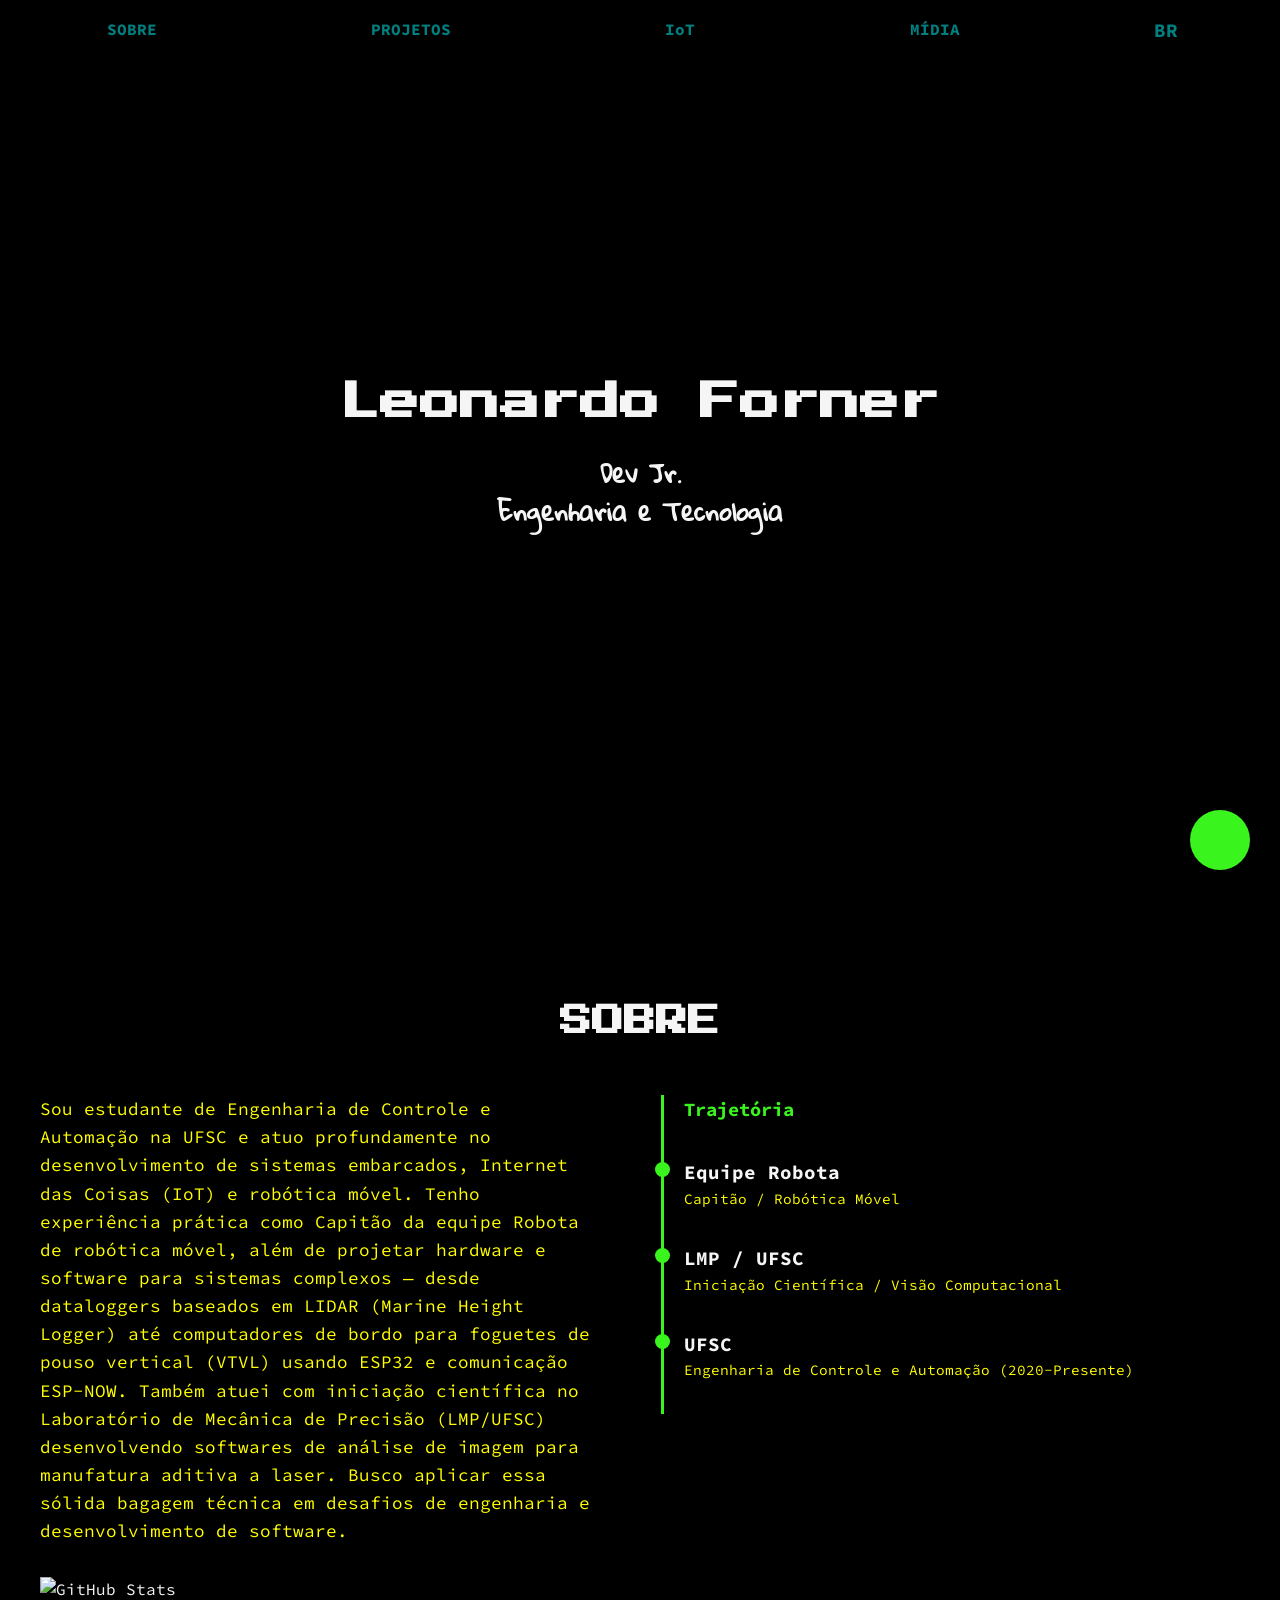
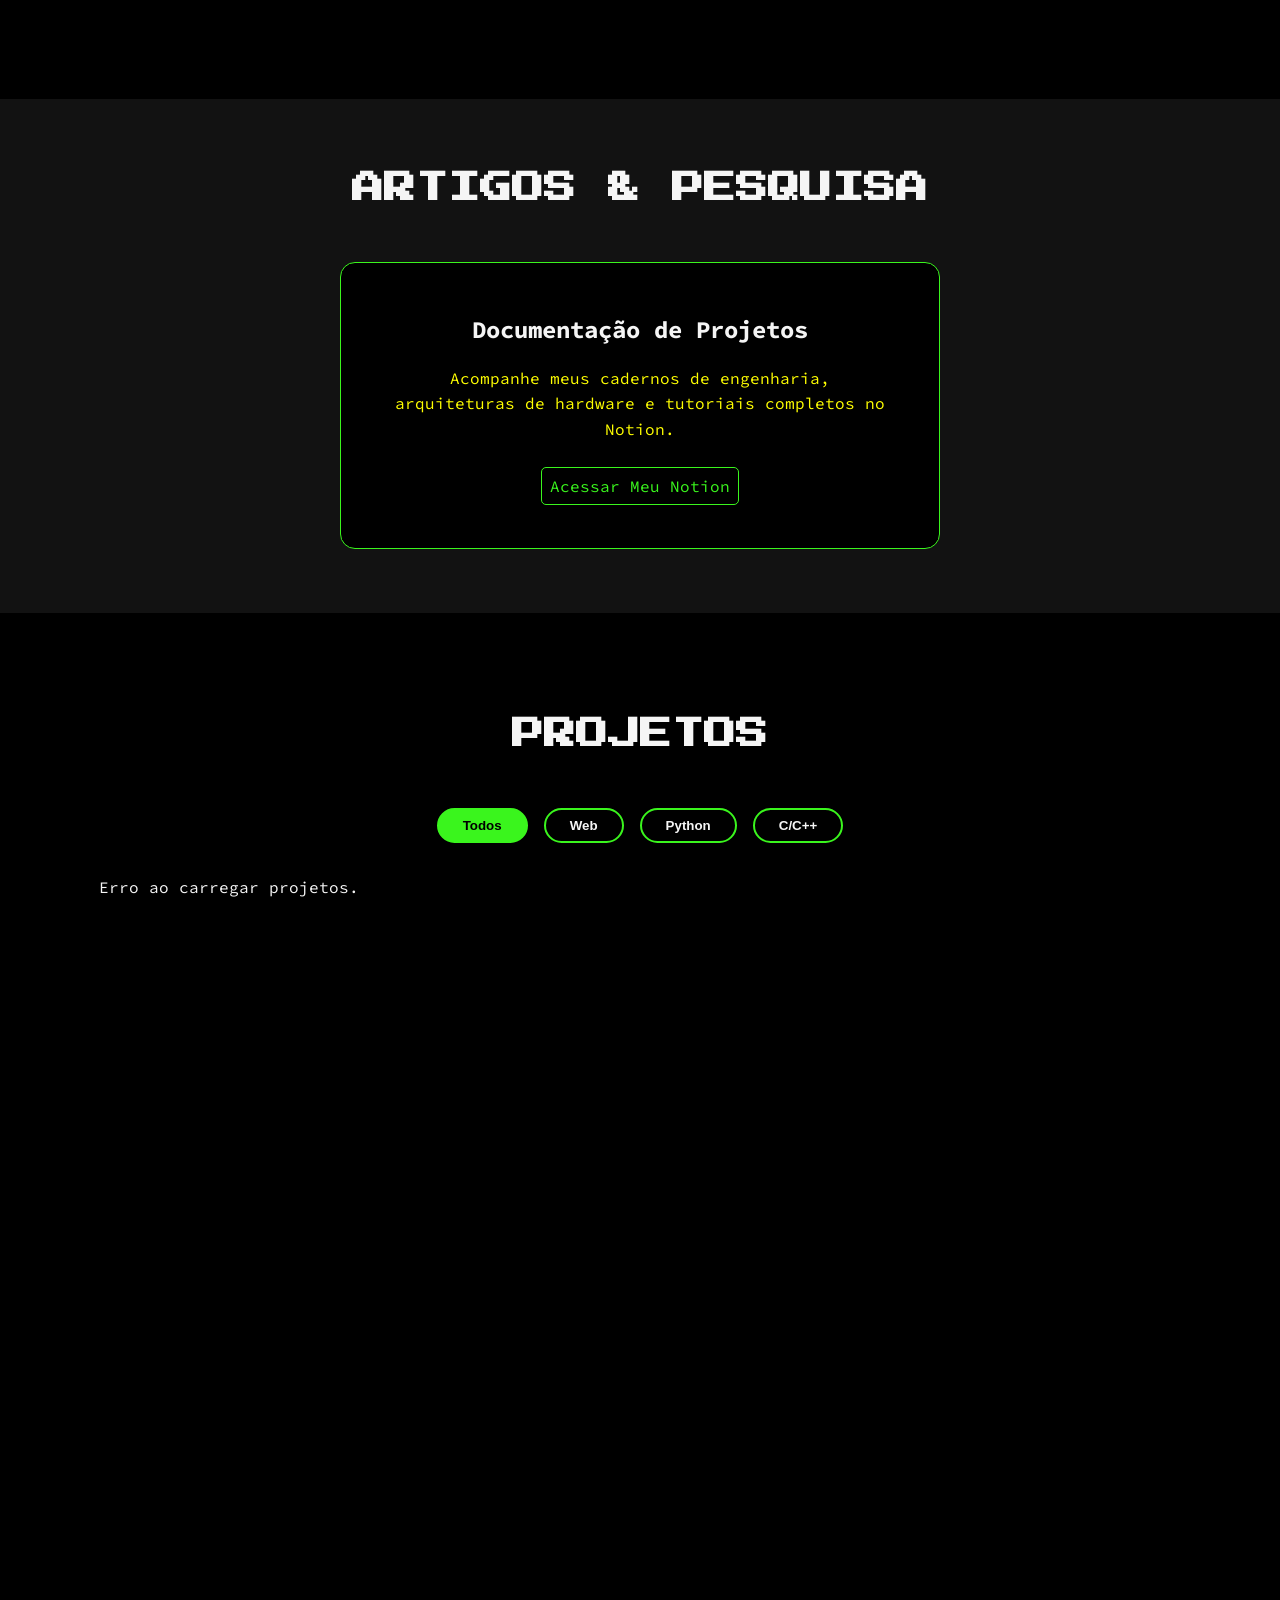
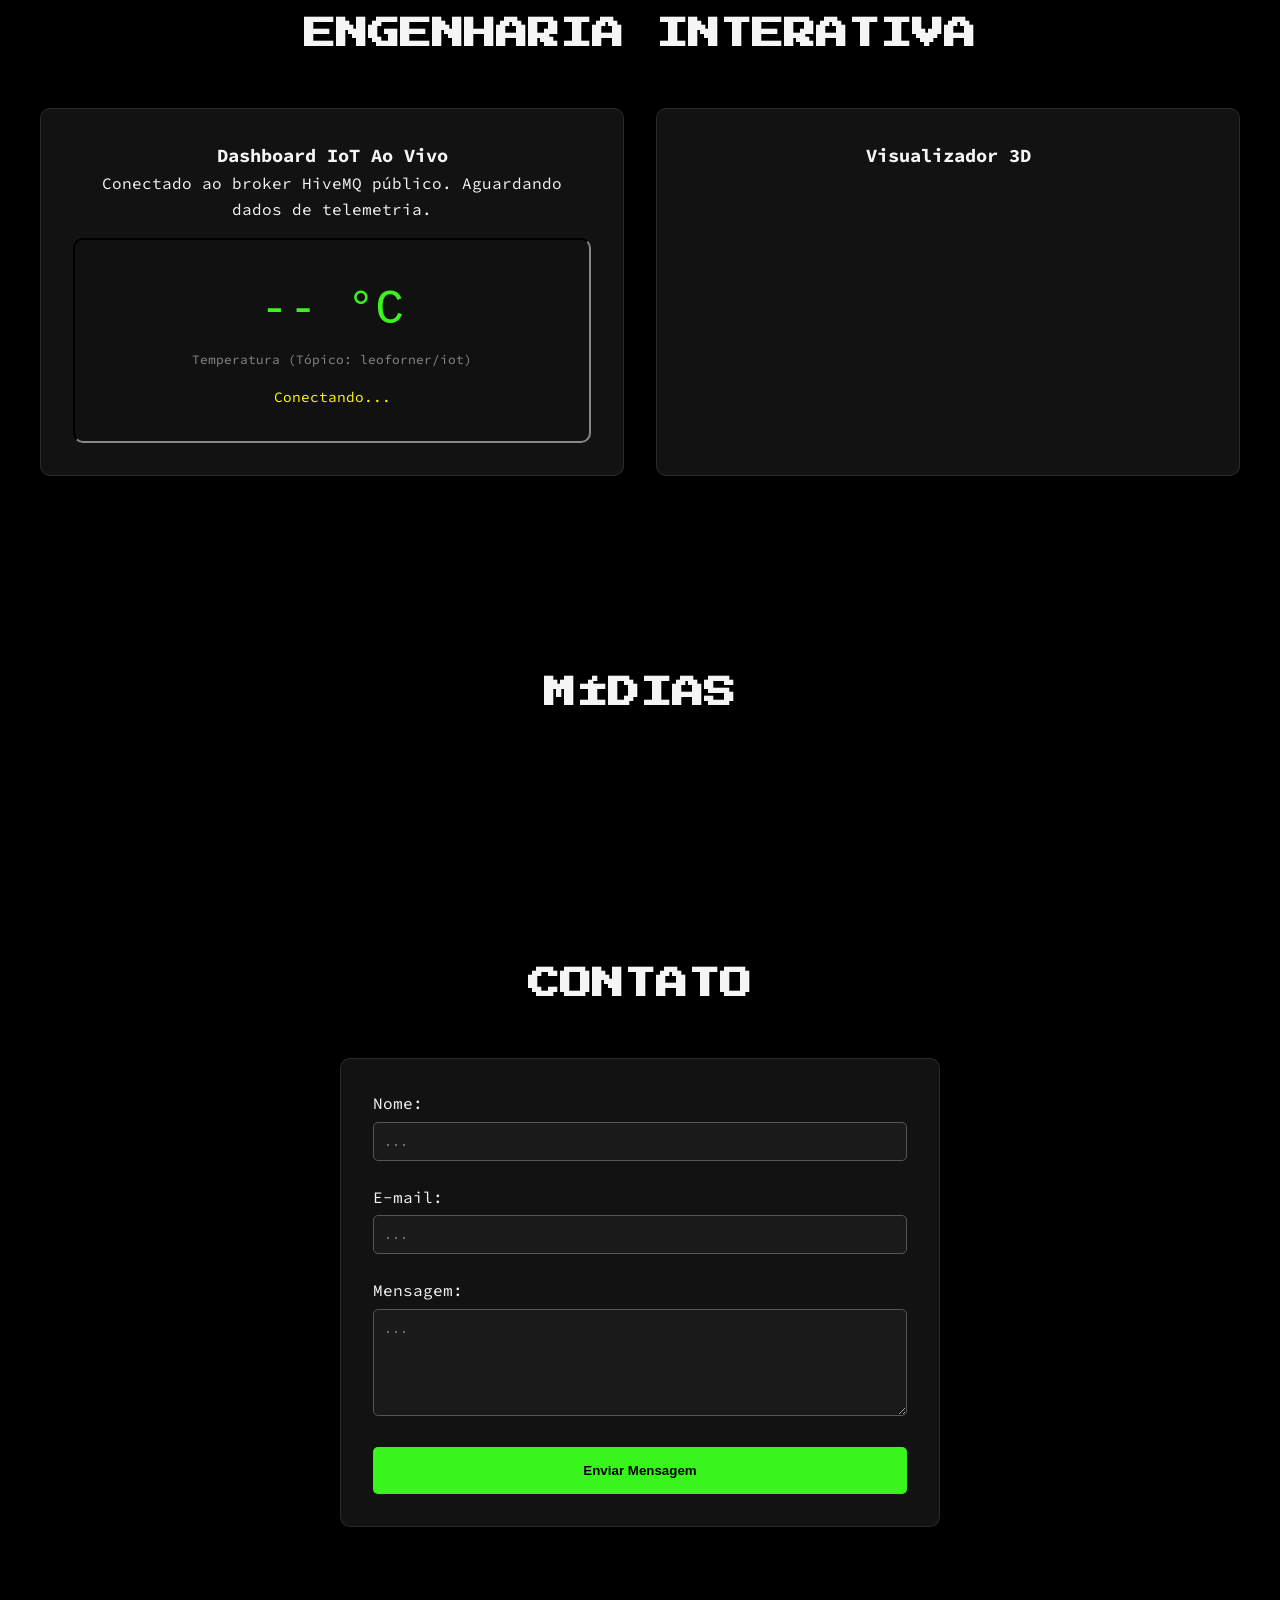
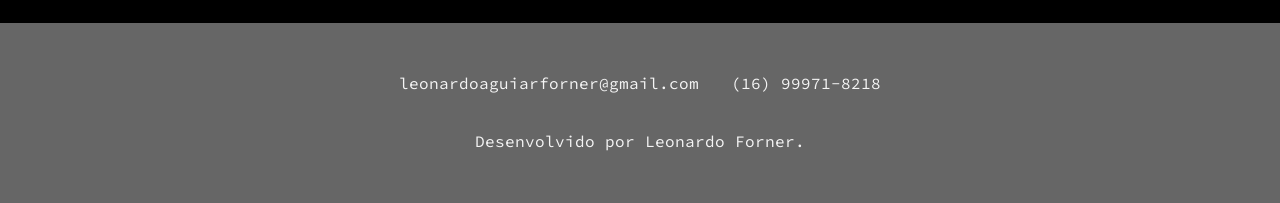
==== index.html @ 63482a8e "novas funcoes e atualizacao do readme" ====
<!doctype html>
<html lang="pt-br" data-theme="dark">

<head>
  <meta charset="utf-8">
  <meta name="viewport" content="width=device-width, initial-scale=1">
  <meta http-equiv="X-UA-Compatible" content="ie=edge">
  <meta name="description" content="Portfólio de Leonardo Forner, Engenheiro de Controle e Automação, IoT e Sistemas Embarcados.">
  <title>Leonardo Forner | Portfólio de Engenharia</title>
  
  <link rel="stylesheet" href="estilosv2.css">
  <link href="https://fonts.googleapis.com/css2?family=Gloria+Hallelujah&family=Press+Start+2P&family=Source+Code+Pro&display=swap" rel="stylesheet">
  
  <!-- FontAwesome -->
  <script src="https://kit.fontawesome.com/8d3d554381.js" crossorigin="anonymous"></script>
  
  <!-- Model Viewer (3D) -->
  <script type="module" src="https://ajax.googleapis.com/ajax/libs/model-viewer/3.1.1/model-viewer.min.js"></script>
  
  <!-- Paho MQTT (IoT) -->
  <script src="https://cdnjs.cloudflare.com/ajax/libs/paho-mqtt/1.0.1/mqttws31.min.js"></script>

  <script src="script.js" defer></script>
</head>

<body>
  <!-- Botão Flutuante (FAB) para Download do CV -->
  <a href="curriculo.pdf" download class="fab-cv" title="Download CV">
    <i class="fas fa-file-pdf"></i>
  </a>

  <!-- Easter Egg Terminal Modal -->
  <div id="terminal-modal" class="terminal-overlay hidden">
    <div class="terminal-window">
      <div class="terminal-header">
        <span>leo@portfolio:~</span>
        <button id="close-terminal">x</button>
      </div>
      <div id="terminal-output" class="terminal-body">
        <p>Bem-vindo ao terminal. Digite <span class="highlight">help</span> para comandos.</p>
      </div>
      <div class="terminal-input-line">
        <span>$</span>
        <input type="text" id="terminal-input" autocomplete="off" spellcheck="false" autofocus>
      </div>
    </div>
  </div>

  <header class="header reveal">
    <nav class="nav">
      <ul class="p-list">
        <li><a href="#sobre" data-i18n="nav_about">SOBRE</a></li>
        <li><a href="#projetos" data-i18n="nav_projects">PROJETOS</a></li>
        <li><a href="#iot" data-i18n="nav_iot">IoT</a></li>
        <li><a href="#midia" data-i18n="nav_media">MÍDIA</a></li>
        
        <!-- Controles extras: Tema e Idioma -->
        <li class="nav-controls">
          <button id="lang-toggle" class="theme-btn" aria-label="Language"><i class="fas fa-globe"></i> <span id="current-lang">BR</span></button>
          <button id="theme-toggle" class="theme-btn" aria-label="Theme"><i class="fas fa-sun"></i></button>
        </li>
      </ul>
    </nav>
    <div class="ap">
      <h1 class="title">Leonardo Forner</h1>
      <h2 class="sub-title" id="typewriter"></h2>
      <h2 class="sub-title" data-i18n="hero_subtitle">Engenharia e Tecnologia</h2>
    </div>
  </header>

  <main>
    <section class="sobre reveal" id="sobre">
      <h2 class="ts" data-i18n="section_about">SOBRE</h2>
      
      <div class="about-container">
        <!-- Coluna Esquerda: Texto e Status do GitHub -->
        <div class="about-text">
          <p data-i18n="about_text">Sou estudante de Engenharia de Controle e Automação na UFSC e atuo profundamente no desenvolvimento de sistemas embarcados, Internet das Coisas (IoT) e robótica móvel. Tenho experiência prática como Capitão da equipe Robota de robótica móvel, além de projetar hardware e software para sistemas complexos — desde dataloggers baseados em LIDAR (Marine Height Logger) até computadores de bordo para foguetes de pouso vertical (VTVL) usando ESP32 e comunicação ESP-NOW. Também atuei com iniciação científica no Laboratório de Mecânica de Precisão (LMP/UFSC) desenvolvendo softwares de análise de imagem para manufatura aditiva a laser. Busco aplicar essa sólida bagagem técnica em desafios de engenharia e desenvolvimento de software.</p>
          
          <!-- GitHub Stats (Gerado dinamicamente via imagem API pública) -->
          <div class="github-stats">
            <img src="https://github-readme-stats.vercel.app/api?username=leoforner&show_icons=true&theme=transparent&hide_border=true&title_color=3AF51D&text_color=whitesmoke" alt="GitHub Stats">
          </div>
        </div>

        <!-- Coluna Direita: Timeline Interativa -->
        <div class="about-timeline">
          <h3 data-i18n="timeline_title">Trajetória</h3>
          <div class="timeline-item">
            <div class="timeline-dot"></div>
            <div class="timeline-content">
              <h4>Equipe Robota</h4>
              <p data-i18n="timeline_robota">Capitão / Robótica Móvel</p>
            </div>
          </div>
          <div class="timeline-item">
            <div class="timeline-dot"></div>
            <div class="timeline-content">
              <h4>LMP / UFSC</h4>
              <p data-i18n="timeline_lmp">Iniciação Científica / Visão Computacional</p>
            </div>
          </div>
          <div class="timeline-item">
            <div class="timeline-dot"></div>
            <div class="timeline-content">
              <h4>UFSC</h4>
              <p data-i18n="timeline_ufsc">Engenharia de Controle e Automação (2020-Presente)</p>
            </div>
          </div>
        </div>
      </div>
    </section>

    <!-- Nova Seção: Artigos / Notion -->
    <section class="artigos reveal" id="artigos">
      <h2 class="ts" data-i18n="section_articles">ARTIGOS & PESQUISA</h2>
      <div class="notion-card">
        <i class="fas fa-book-open notion-icon"></i>
        <h3 data-i18n="notion_title">Documentação de Projetos</h3>
        <p data-i18n="notion_desc">Acompanhe meus cadernos de engenharia, arquiteturas de hardware e tutoriais completos no Notion.</p>
        <!-- Substitua o link '#' pelo seu Notion real -->
        <a href="#" target="_blank" class="repo-link" data-i18n="notion_btn">Acessar Meu Notion <i class="fas fa-external-link-alt"></i></a>
      </div>
    </section>

    <section class="projetos reveal" id="projetos">
      <div class="pro">
        <h2 class="tp" data-i18n="section_projects">PROJETOS</h2>
        
        <div id="project-filters" class="project-filters">
          <button class="filter-btn active" data-filter="all">Todos</button>
          <button class="filter-btn" data-filter="html">Web</button>
          <button class="filter-btn" data-filter="python">Python</button>
          <button class="filter-btn" data-filter="c++">C/C++</button>
        </div>

        <div id="github-projects" class="projects-grid">
          <!-- Cards injetados via JS -->
        </div>
      </div>
    </section>

    <!-- Nova Seção: Dashboard IoT e Modelos 3D -->
    <section class="iot-section reveal" id="iot">
      <h2 class="ts" data-i18n="section_iot">ENGENHARIA INTERATIVA</h2>
      <div class="eng-grid">
        
        <!-- Dashboard IoT (MQTT) -->
        <div class="iot-card">
          <h3 data-i18n="iot_title"><i class="fas fa-wifi"></i> Dashboard IoT Ao Vivo</h3>
          <p data-i18n="iot_desc">Conectado ao broker HiveMQ público. Aguardando dados de telemetria.</p>
          <div class="iot-monitor">
            <div class="sensor-value">
              <span id="mqtt-temp">--</span> °C
            </div>
            <div class="sensor-label">Temperatura (Tópico: leoforner/iot)</div>
            <div class="mqtt-status" id="mqtt-status">Conectando...</div>
          </div>
        </div>

        <!-- 3D Model Viewer -->
        <div class="model-card">
          <h3 data-i18n="3d_title"><i class="fas fa-cube"></i> Visualizador 3D</h3>
          <!-- Substitua o 'src' por um arquivo .glb seu -->
          <model-viewer src="https://modelviewer.dev/shared-assets/models/Astronaut.glb" 
                        alt="Modelo 3D" 
                        auto-rotate 
                        camera-controls 
                        style="width: 100%; height: 250px; background-color: var(--color-input-bg); border-radius: 10px;">
          </model-viewer>
        </div>

      </div>
    </section>

    <section class="mid reveal" id="midia">
      <div class="midia-content">
        <h2 class="tm" data-i18n="section_media">MÍDIAS</h2>
        <div class="img-m">
          <a target="_blank" href="https://codepen.io/leoforner" aria-label="Codepen"><i class="fab fa-codepen"></i></a>
          <a target="_blank" href="https://www.linkedin.com/in/leonardo-augusto-a-59574116b" aria-label="LinkedIn"><i class="fab fa-linkedin-in"></i></a>
          <a target="_blank" href="https://github.com/leoforner" aria-label="GitHub"><i class="fab fa-github"></i></a>
        </div>
      </div>
    </section>

    <section class="contact-section reveal" id="contato">
      <h2 class="ts" data-i18n="section_contact">CONTATO</h2>
      <form id="contact-form" class="contact-form" action="https://formspree.io/f/your_form_id_here" method="POST">
        <div class="form-group">
          <label for="name" data-i18n="form_name">Nome:</label>
          <input type="text" id="name" name="name" required placeholder="...">
        </div>
        <div class="form-group">
          <label for="email">E-mail:</label>
          <input type="email" id="email" name="email" required placeholder="...">
        </div>
        <div class="form-group">
          <label for="message" data-i18n="form_message">Mensagem:</label>
          <textarea id="message" name="message" rows="5" required placeholder="..."></textarea>
        </div>
        <button type="submit" class="submit-btn"><span data-i18n="form_btn">Enviar Mensagem</span> <i class="fas fa-paper-plane"></i></button>
      </form>
    </section>
  </main>

  <footer class="foot">
    <div class="contato">
      <div class="mail">
        <a target="_blank" href="mailto:leonardoaguiarforner@gmail.com"><i class="far fa-envelope"></i></a>
        <a target="_blank" href="mailto:leonardoaguiarforner@gmail.com"><p>leonardoaguiarforner@gmail.com</p></a>
      </div>
      <div class="fone">
        <a target="_blank" href="tel:16999718218"><i class="fas fa-mobile-alt"></i></a>
        <a target="_blank" href="tel:16999718218"><p>(16) 99971-8218</p></a>
      </div>
    </div>
    <p class="rodape" data-i18n="footer">Desenvolvido por Leonardo Forner.</p>
  </footer>
</body>
</html>
---- estilosv2.css ----
/* ----------------- CSS Variables (Theme System) ----------------- */
:root {
  --color-bg-main: #000000;
  --color-text-main: whitesmoke;
  --color-text-secondary: yellow;
  --color-accent: #3AF51D;
  --color-nav-bg: rgba(0, 0, 0, 0.9);
  --color-nav-link: teal;
  --color-footer-bg: #666666;
  --color-overlay: rgba(0, 0, 0, 0.7);
  --color-card-bg: rgba(20, 20, 20, 0.9);
  --color-card-border: rgba(255, 255, 255, 0.1);
  --color-input-bg: #1a1a1a;
  
  --font-base: 'Source Code Pro', monospace;
  --font-headings: 'Press Start 2P', cursive;
  --font-accents: 'Gloria Hallelujah', cursive;
}

html[data-theme='light'] {
  --color-bg-main: #f0f0f0;
  --color-text-main: #222222;
  --color-text-secondary: #0056b3;
  --color-accent: #2e8b57;
  --color-nav-bg: rgba(255, 255, 255, 0.9);
  --color-nav-link: #333;
  --color-footer-bg: #cccccc;
  --color-overlay: rgba(255, 255, 255, 0.8);
  --color-card-bg: rgba(255, 255, 255, 0.9);
  --color-card-border: rgba(0, 0, 0, 0.1);
  --color-input-bg: #ffffff;
}

/* ----------------- Reset & Global ----------------- */
html {
  scroll-behavior: smooth;
  transition: background-color 0.4s ease, color 0.4s ease;
}

* { margin: 0; padding: 0; box-sizing: border-box; }

body {
  font-family: var(--font-base);
  background-color: var(--color-bg-main);
  color: var(--color-text-main);
  line-height: 1.6;
}

a { text-decoration: none; color: inherit; transition: color 0.3s ease; }

.reveal { opacity: 0; transform: translateY(40px); transition: all 0.8s ease; }
.reveal.active { opacity: 1; transform: translateY(0); }

/* ----------------- Floating Action Button (CV) ----------------- */
.fab-cv {
  position: fixed;
  bottom: 30px;
  right: 30px;
  background-color: var(--color-accent);
  color: #000;
  width: 60px;
  height: 60px;
  border-radius: 50%;
  display: flex;
  justify-content: center;
  align-items: center;
  font-size: 1.5rem;
  box-shadow: 0 4px 10px rgba(0,0,0,0.5);
  z-index: 9999;
  transition: transform 0.3s ease;
}
.fab-cv:hover { transform: scale(1.1); color: #000; }

/* ----------------- Terminal Easter Egg ----------------- */
.terminal-overlay {
  position: fixed;
  top: 0; left: 0; width: 100vw; height: 100vh;
  background-color: rgba(0,0,0,0.8);
  z-index: 10000;
  display: flex; justify-content: center; align-items: center;
  opacity: 1; transition: opacity 0.3s ease;
}
.terminal-overlay.hidden {
  opacity: 0; pointer-events: none;
}
.terminal-window {
  width: 80%; max-width: 800px; height: 60vh;
  background-color: #1e1e1e; border-radius: 8px;
  display: flex; flex-direction: column; overflow: hidden;
  box-shadow: 0 10px 30px rgba(0,0,0,0.8);
}
.terminal-header {
  background-color: #333; color: #fff; padding: 5px 15px;
  display: flex; justify-content: space-between; align-items: center;
  font-family: monospace;
}
.terminal-header button {
  background: red; color: white; border: none;
  border-radius: 50%; width: 15px; height: 15px;
  cursor: pointer; font-size: 10px;
}
.terminal-body {
  padding: 15px; color: #0f0; font-family: monospace;
  flex-grow: 1; overflow-y: auto; font-size: 1rem;
}
.terminal-input-line {
  display: flex; padding: 0 15px 15px 15px;
  color: #0f0; font-family: monospace;
}
.terminal-input-line input {
  background: transparent; border: none; color: #0f0;
  font-family: monospace; font-size: 1rem; flex-grow: 1; margin-left: 10px;
  outline: none;
}
.highlight { color: #fff; font-weight: bold; }

/* ----------------- Navigation ----------------- */
.nav {
  background-color: var(--color-nav-bg);
  position: fixed; width: 100%; height: 60px; top: 0; z-index: 1000;
  display: flex; align-items: center; box-shadow: 0 2px 10px rgba(0,0,0,0.2);
}
.p-list { display: flex; justify-content: space-around; list-style: none; width: 100%; align-items: center; }
.nav a { color: var(--color-nav-link); font-weight: bold; padding: 10px 20px; transition: color 0.4s; }
.nav a:hover { color: var(--color-accent); }
.nav-controls { display: flex; gap: 15px; align-items: center; }
.theme-btn {
  background: none; border: none; color: var(--color-nav-link);
  font-size: 1.2rem; cursor: pointer; transition: color 0.3s;
  font-family: var(--font-base); font-weight: bold;
}
.theme-btn:hover { color: var(--color-accent); }

/* ----------------- Header & Typewriter ----------------- */
.header {
  background-image: linear-gradient(var(--color-overlay), var(--color-overlay)), url("https://i.pinimg.com/originals/13/31/20/13312045ba691fcb8d1fbae330d937e0.gif");
  background-size: cover; background-position: center;
  min-height: 100vh; display: flex; justify-content: center; align-items: center;
}
.ap { text-align: center; }
.title { font-family: var(--font-headings); font-size: 2.5rem; margin-bottom: 20px; }
.sub-title { font-family: var(--font-accents); font-size: 1.5rem; min-height: 2rem; color: var(--color-text-main); }

/* ----------------- Sobre & Timeline ----------------- */
.sobre { background-color: var(--color-bg-main); padding: 6rem 2rem; text-align: center; }
.ts, .tp, .tm { font-family: var(--font-headings); font-size: 2rem; margin-bottom: 3rem; }

.about-container {
  display: flex; max-width: 1200px; margin: 0 auto; gap: 4rem;
  justify-content: center; align-items: flex-start; text-align: left;
}
.about-text { flex: 1; }
.about-text p { font-size: 1.1rem; color: var(--color-text-secondary); margin-bottom: 2rem; }
.github-stats img { max-width: 100%; height: auto; }

.about-timeline { flex: 1; border-left: 3px solid var(--color-accent); padding-left: 20px; }
.about-timeline h3 { margin-bottom: 2rem; color: var(--color-accent); }
.timeline-item { position: relative; margin-bottom: 2rem; }
.timeline-dot {
  position: absolute; left: -29px; top: 5px; width: 15px; height: 15px;
  background-color: var(--color-accent); border-radius: 50%;
}
.timeline-content h4 { color: var(--color-text-main); font-size: 1.2rem; }
.timeline-content p { color: var(--color-text-secondary); font-size: 0.9rem; }

/* ----------------- Artigos / Notion ----------------- */
.artigos { padding: 4rem 2rem; background-color: var(--color-card-bg); text-align: center; }
.notion-card {
  max-width: 600px; margin: 0 auto; background: var(--color-bg-main);
  padding: 3rem; border-radius: 15px; border: 1px solid var(--color-accent);
}
.notion-icon { font-size: 4rem; color: var(--color-accent); margin-bottom: 1rem; }
.notion-card h3 { font-size: 1.5rem; margin-bottom: 1rem; }
.notion-card p { margin-bottom: 2rem; color: var(--color-text-secondary); }

/* ----------------- IoT & 3D Engineering Section ----------------- */
.iot-section { background-color: var(--color-bg-main); padding: 6rem 2rem; text-align: center; }
.eng-grid {
  display: grid; grid-template-columns: repeat(auto-fit, minmax(300px, 1fr));
  gap: 2rem; max-width: 1200px; margin: 0 auto;
}
.iot-card, .model-card {
  background-color: var(--color-card-bg); padding: 2rem; border-radius: 10px;
  border: 1px solid var(--color-card-border);
}
.iot-monitor {
  background-color: #111; padding: 2rem; border-radius: 10px;
  margin-top: 1rem; border: 2px inset #333;
}
.sensor-value { font-size: 3rem; color: var(--color-accent); font-family: monospace; }
.sensor-label { font-size: 0.8rem; color: #888; margin-bottom: 1rem; }
.mqtt-status { font-size: 0.9rem; color: yellow; }

/* ----------------- GitHub Projects (Dynamic Cards) ----------------- */
.projetos {
  background-image: linear-gradient(var(--color-overlay), var(--color-overlay)), url("https://encrypted-tbn0.gstatic.com/images?q=tbn%3AANd9GcQwQLrsPefbqo3sAxoIKtir-N6s5CSfUyKWtYhimtQaboBDXGOB&usqp=CAU");
  background-size: cover; background-attachment: fixed; min-height: 100vh;
  padding: 6rem 1rem; text-align: center;
}
.pro { max-width: 1200px; margin: 0 auto; }
.project-filters { margin-bottom: 2rem; display: flex; justify-content: center; gap: 1rem; flex-wrap: wrap; }
.filter-btn {
  background: transparent; color: var(--color-text-main); border: 2px solid var(--color-accent);
  padding: 0.5rem 1.5rem; border-radius: 20px; cursor: pointer; font-weight: bold;
}
.filter-btn.active, .filter-btn:hover { background: var(--color-accent); color: #000; }

.projects-grid { display: grid; grid-template-columns: repeat(auto-fill, minmax(280px, 1fr)); gap: 2rem; }
.project-card {
  background: var(--color-card-bg); border: 1px solid var(--color-card-border);
  border-radius: 10px; padding: 1.5rem; text-align: left; display: flex; flex-direction: column;
}
.project-card h3 { color: var(--color-accent); margin-bottom: 0.5rem; }
.project-card p { font-size: 0.9rem; margin-bottom: 1rem; flex-grow: 1; }
.project-tags { margin-bottom: 1rem; }
.badge { background: var(--color-accent); color: #000; padding: 0.2rem 0.5rem; border-radius: 5px; font-size: 0.7rem; font-weight: bold; }
.repo-link { border: 1px solid var(--color-accent); padding: 0.5rem; text-align: center; border-radius: 5px; color: var(--color-accent); }
.repo-link:hover { background: var(--color-accent); color: #000; }

/* ----------------- Mídia & Footer ----------------- */
.mid {
  background-image: linear-gradient(var(--color-overlay), var(--color-overlay)), url("https://cdn.pixabay.com/photo/2017/06/23/10/48/code-2434271_1280.jpg");
  background-size: cover; background-attachment: fixed; padding: 6rem 1rem; text-align: center;
}
.img-m { display: flex; justify-content: center; gap: 3rem; font-size: 3rem; color: limegreen; }
.img-m a:hover { color: var(--color-accent); transform: scale(1.2); }

.contact-section { background: var(--color-bg-main); padding: 6rem 2rem; display: flex; flex-direction: column; align-items: center; }
.contact-form {
  width: 100%; max-width: 600px; background: var(--color-card-bg); padding: 2rem;
  border-radius: 10px; border: 1px solid var(--color-card-border); display: flex; flex-direction: column; gap: 1.5rem;
}
.form-group input, .form-group textarea {
  width: 100%; padding: 10px; background: var(--color-input-bg); border: 1px solid #555;
  color: var(--color-text-main); border-radius: 5px; margin-top: 5px; font-family: var(--font-base);
}
.submit-btn { background: var(--color-accent); border: none; padding: 1rem; border-radius: 5px; cursor: pointer; font-weight: bold; }
.submit-btn:hover { transform: scale(1.02); }

.foot { background: var(--color-footer-bg); padding: 3rem 1rem; text-align: center; color: var(--color-text-main); }
.contato { display: flex; justify-content: center; gap: 2rem; margin-bottom: 2rem; }

/* ----------------- Responsive ----------------- */
@media (max-width: 768px) {
  .about-container { flex-direction: column; }
  .p-list { font-size: 0.8rem; }
  .nav-controls { gap: 5px; }
  .title { font-size: 1.8rem; }
}
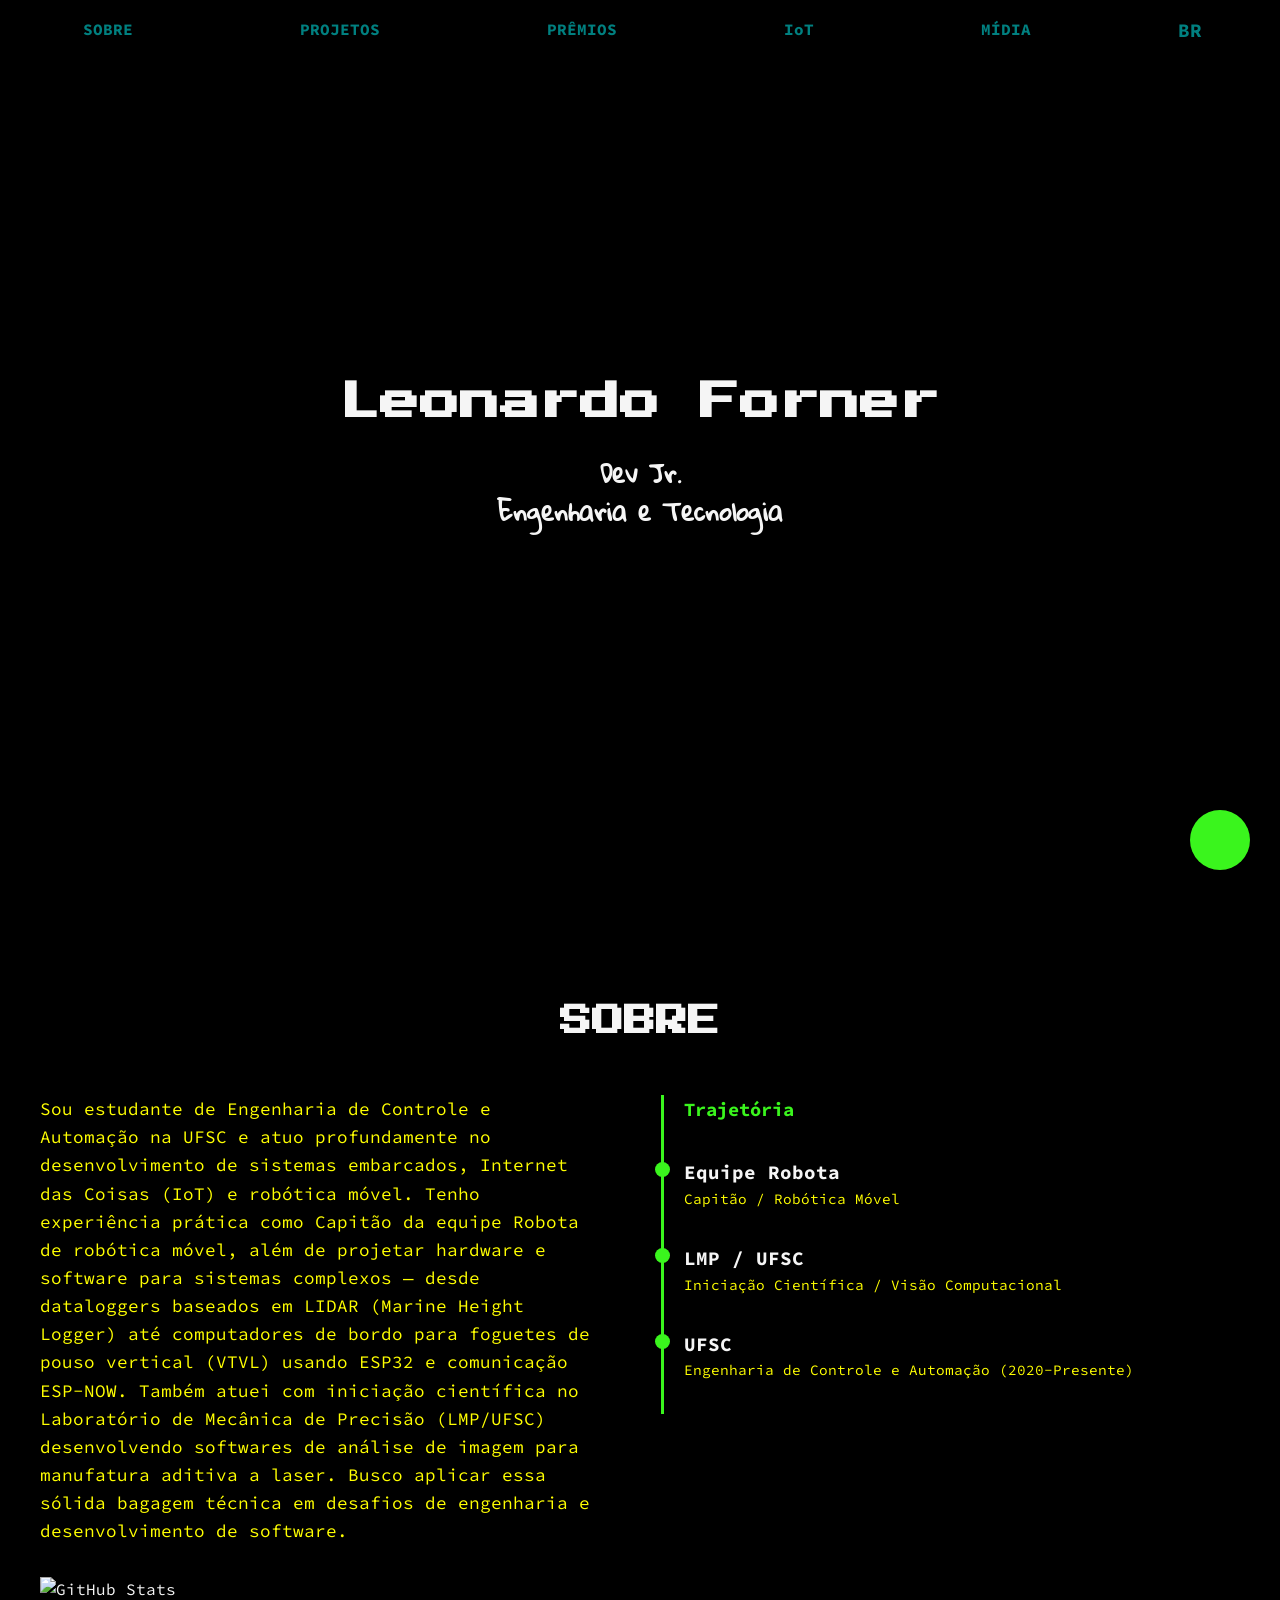
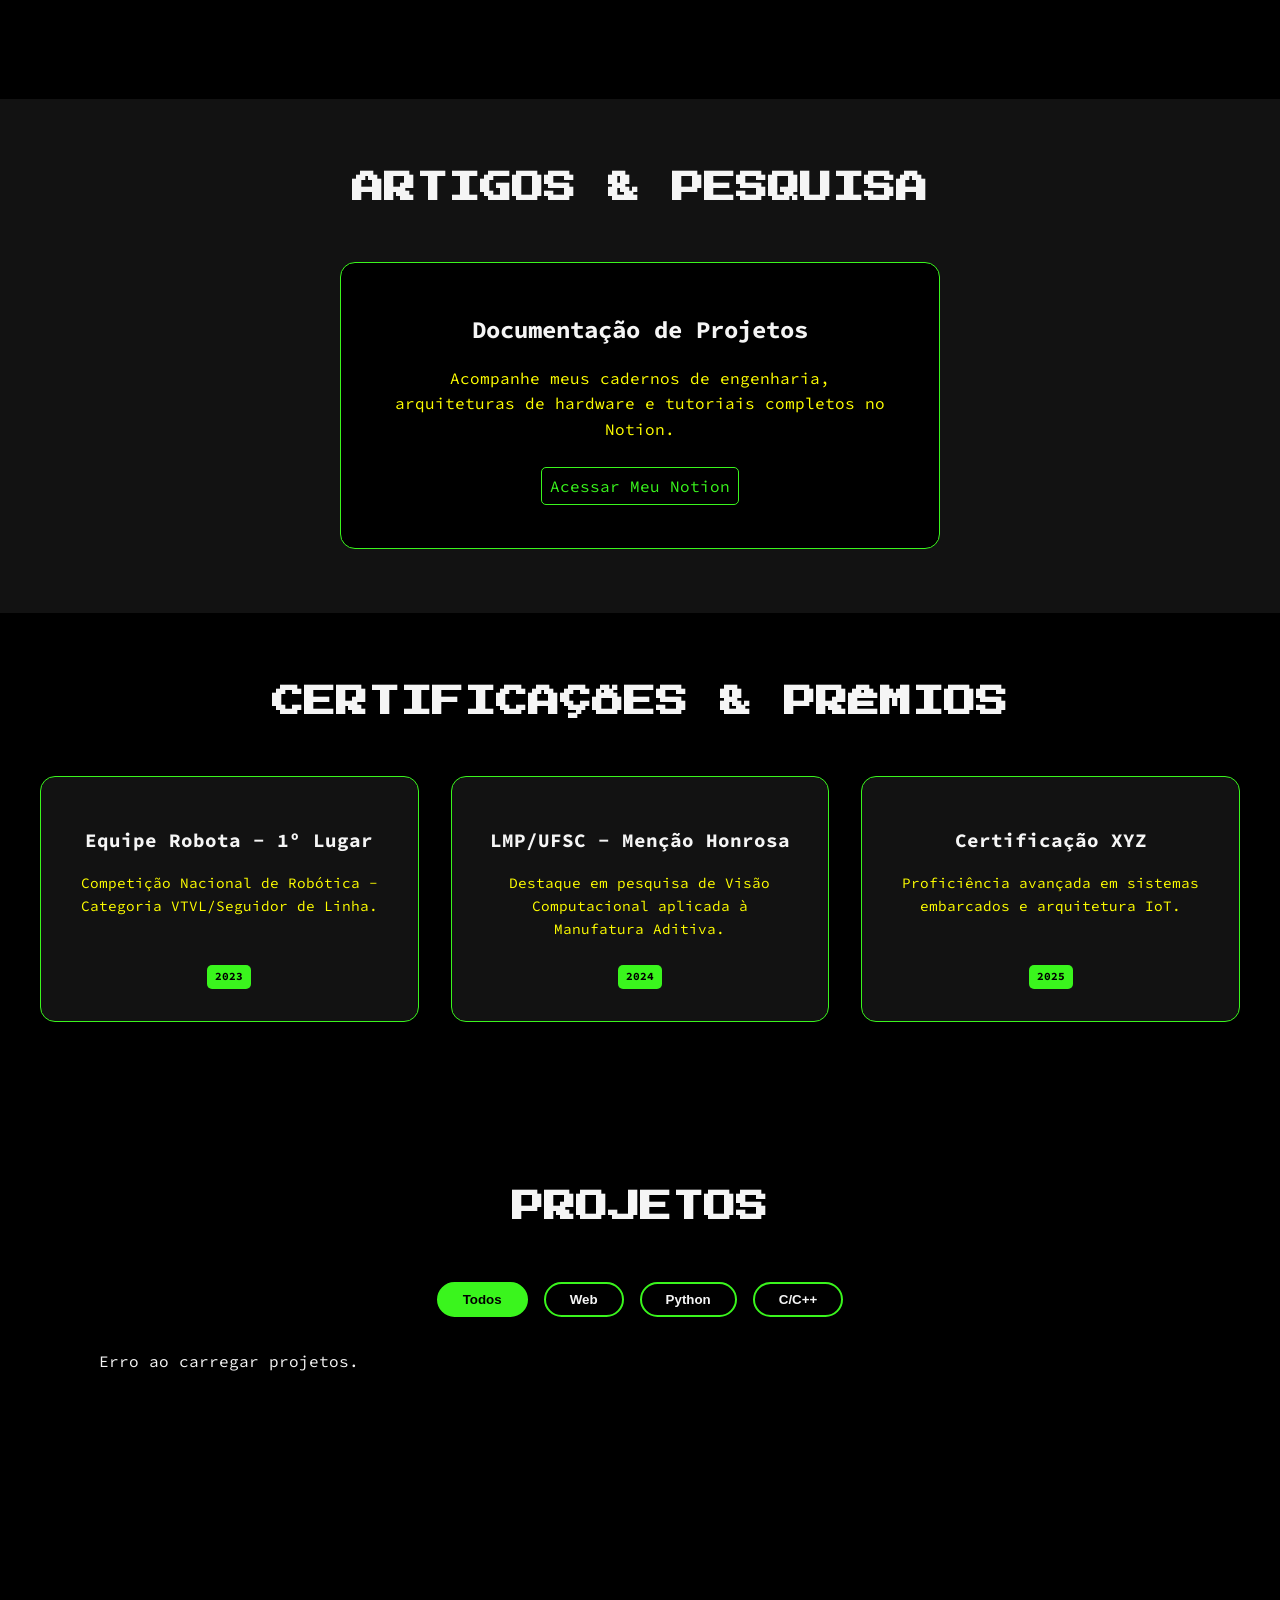
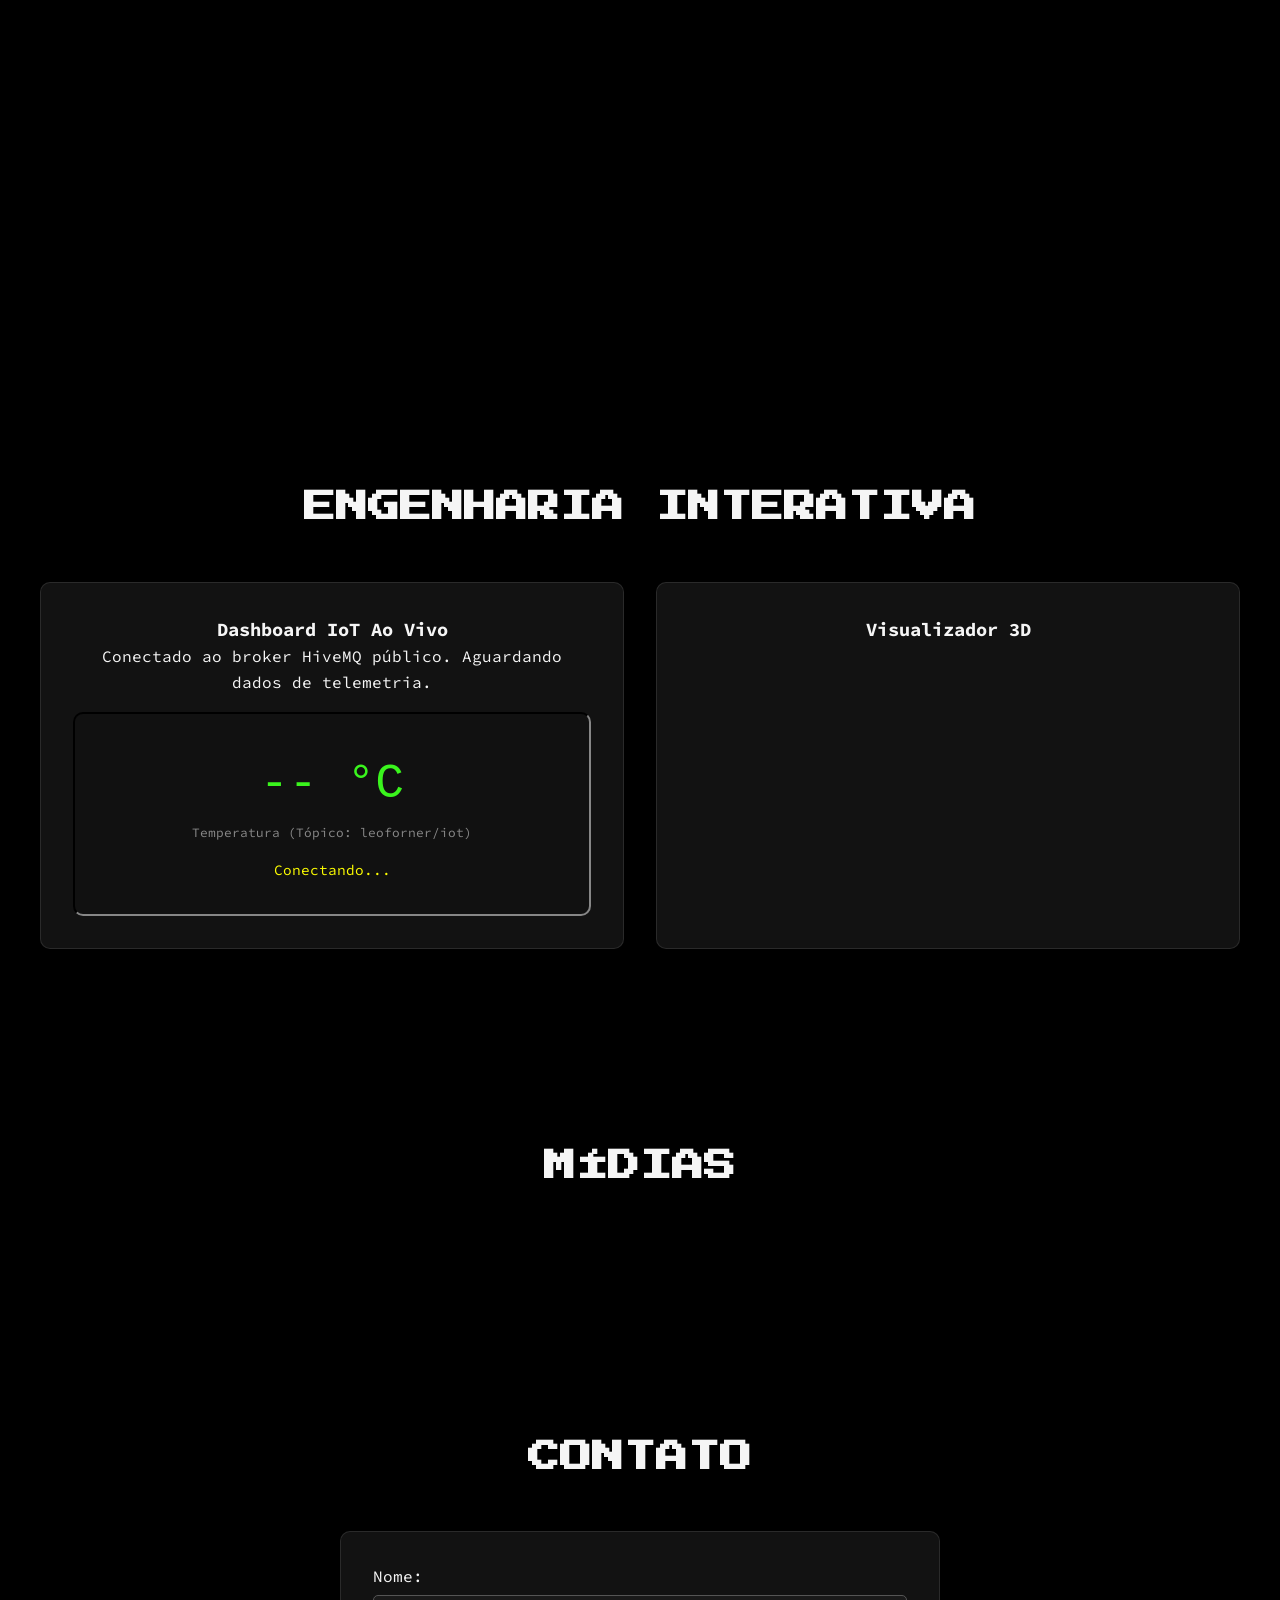
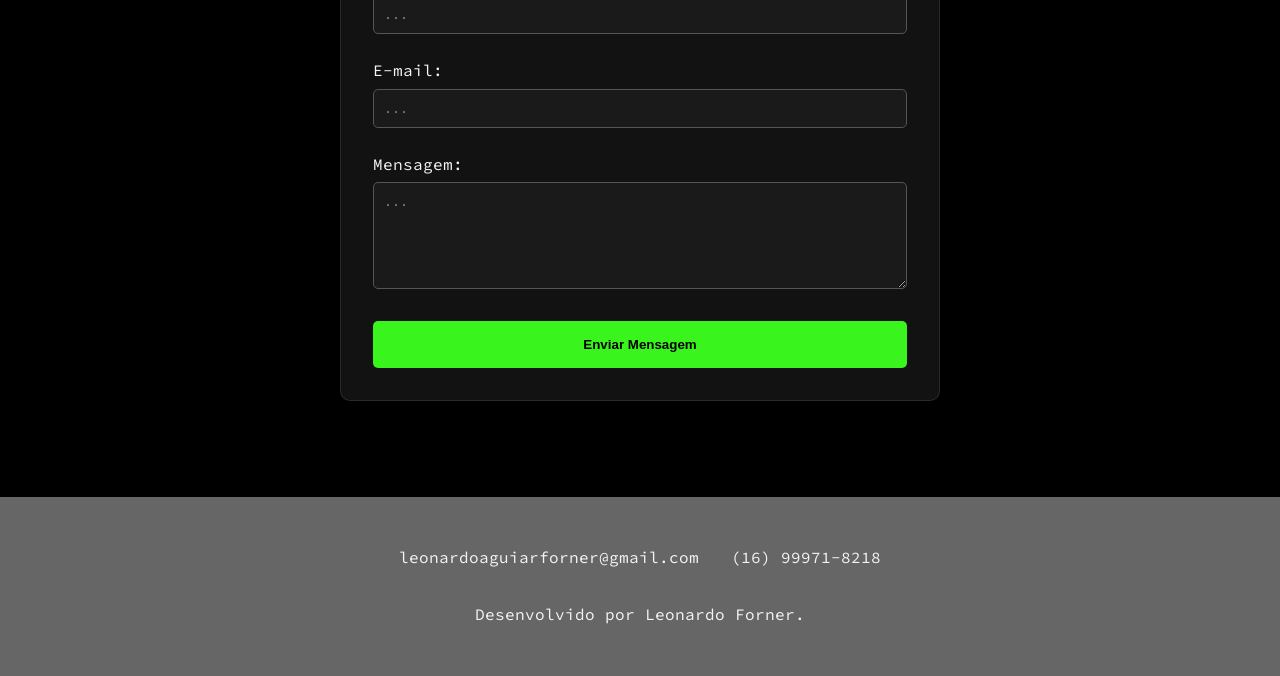
==== commit 1f8a25ce: "3 funcoes novas" ====
--- a/index.html
+++ b/index.html
@@ -46,21 +46,23 @@
     </div>
   </div>
 
+  <nav class="nav">
+    <ul class="p-list">
+      <li><a href="#sobre" data-i18n="nav_about">SOBRE</a></li>
+      <li><a href="#projetos" data-i18n="nav_projects">PROJETOS</a></li>
+      <li><a href="#premios" data-i18n="nav_awards">PRÊMIOS</a></li>
+      <li><a href="#iot" data-i18n="nav_iot">IoT</a></li>
+      <li><a href="#midia" data-i18n="nav_media">MÍDIA</a></li>
+      
+      <!-- Controles extras: Tema e Idioma -->
+      <li class="nav-controls">
+        <button id="lang-toggle" class="theme-btn" aria-label="Language"><i class="fas fa-globe"></i> <span id="current-lang">BR</span></button>
+        <button id="theme-toggle" class="theme-btn" aria-label="Theme"><i class="fas fa-sun"></i></button>
+      </li>
+    </ul>
+  </nav>
+
   <header class="header reveal">
-    <nav class="nav">
-      <ul class="p-list">
-        <li><a href="#sobre" data-i18n="nav_about">SOBRE</a></li>
-        <li><a href="#projetos" data-i18n="nav_projects">PROJETOS</a></li>
-        <li><a href="#iot" data-i18n="nav_iot">IoT</a></li>
-        <li><a href="#midia" data-i18n="nav_media">MÍDIA</a></li>
-        
-        <!-- Controles extras: Tema e Idioma -->
-        <li class="nav-controls">
-          <button id="lang-toggle" class="theme-btn" aria-label="Language"><i class="fas fa-globe"></i> <span id="current-lang">BR</span></button>
-          <button id="theme-toggle" class="theme-btn" aria-label="Theme"><i class="fas fa-sun"></i></button>
-        </li>
-      </ul>
-    </nav>
     <div class="ap">
       <h1 class="title">Leonardo Forner</h1>
       <h2 class="sub-title" id="typewriter"></h2>
@@ -123,6 +125,31 @@
       </div>
     </section>
 
+    <!-- Nova Seção: Certificações / Prêmios -->
+    <section class="awards reveal" id="premios">
+      <h2 class="ts" data-i18n="section_awards">CERTIFICAÇÕES & PRÊMIOS</h2>
+      <div class="awards-grid">
+        <div class="award-card">
+          <i class="fas fa-trophy award-icon"></i>
+          <h3 data-i18n="award_1_title">Equipe Robota - 1º Lugar</h3>
+          <p data-i18n="award_1_desc">Competição Nacional de Robótica - Categoria VTVL/Seguidor de Linha.</p>
+          <span class="badge">2023</span>
+        </div>
+        <div class="award-card">
+          <i class="fas fa-certificate award-icon"></i>
+          <h3 data-i18n="award_2_title">LMP/UFSC - Menção Honrosa</h3>
+          <p data-i18n="award_2_desc">Destaque em pesquisa de Visão Computacional aplicada à Manufatura Aditiva.</p>
+          <span class="badge">2024</span>
+        </div>
+        <div class="award-card">
+          <i class="fas fa-medal award-icon"></i>
+          <h3 data-i18n="award_3_title">Certificação XYZ</h3>
+          <p data-i18n="award_3_desc">Proficiência avançada em sistemas embarcados e arquitetura IoT.</p>
+          <span class="badge">2025</span>
+        </div>
+      </div>
+    </section>
+
     <section class="projetos reveal" id="projetos">
       <div class="pro">
         <h2 class="tp" data-i18n="section_projects">PROJETOS</h2>
--- a/estilosv2.css
+++ b/estilosv2.css
@@ -173,6 +173,22 @@
 .notion-card h3 { font-size: 1.5rem; margin-bottom: 1rem; }
 .notion-card p { margin-bottom: 2rem; color: var(--color-text-secondary); }
 
+/* ----------------- Certifications & Awards ----------------- */
+.awards { background-color: var(--color-bg-main); padding: 4rem 2rem; text-align: center; }
+.awards-grid {
+  display: grid; grid-template-columns: repeat(auto-fit, minmax(280px, 1fr));
+  gap: 2rem; max-width: 1200px; margin: 0 auto;
+}
+.award-card {
+  background: var(--color-card-bg); border: 1px solid var(--color-accent);
+  padding: 2rem; border-radius: 15px; display: flex; flex-direction: column; align-items: center; text-align: center;
+  transition: transform 0.3s, box-shadow 0.3s;
+}
+.award-card:hover { transform: translateY(-5px); box-shadow: 0 10px 20px rgba(58, 245, 29, 0.2); }
+.award-icon { font-size: 3rem; color: var(--color-accent); margin-bottom: 1rem; }
+.award-card h3 { color: var(--color-text-main); margin-bottom: 1rem; font-size: 1.2rem; }
+.award-card p { color: var(--color-text-secondary); margin-bottom: 1.5rem; font-size: 0.9rem; flex-grow: 1; }
+
 /* ----------------- IoT & 3D Engineering Section ----------------- */
 .iot-section { background-color: var(--color-bg-main); padding: 6rem 2rem; text-align: center; }
 .eng-grid {
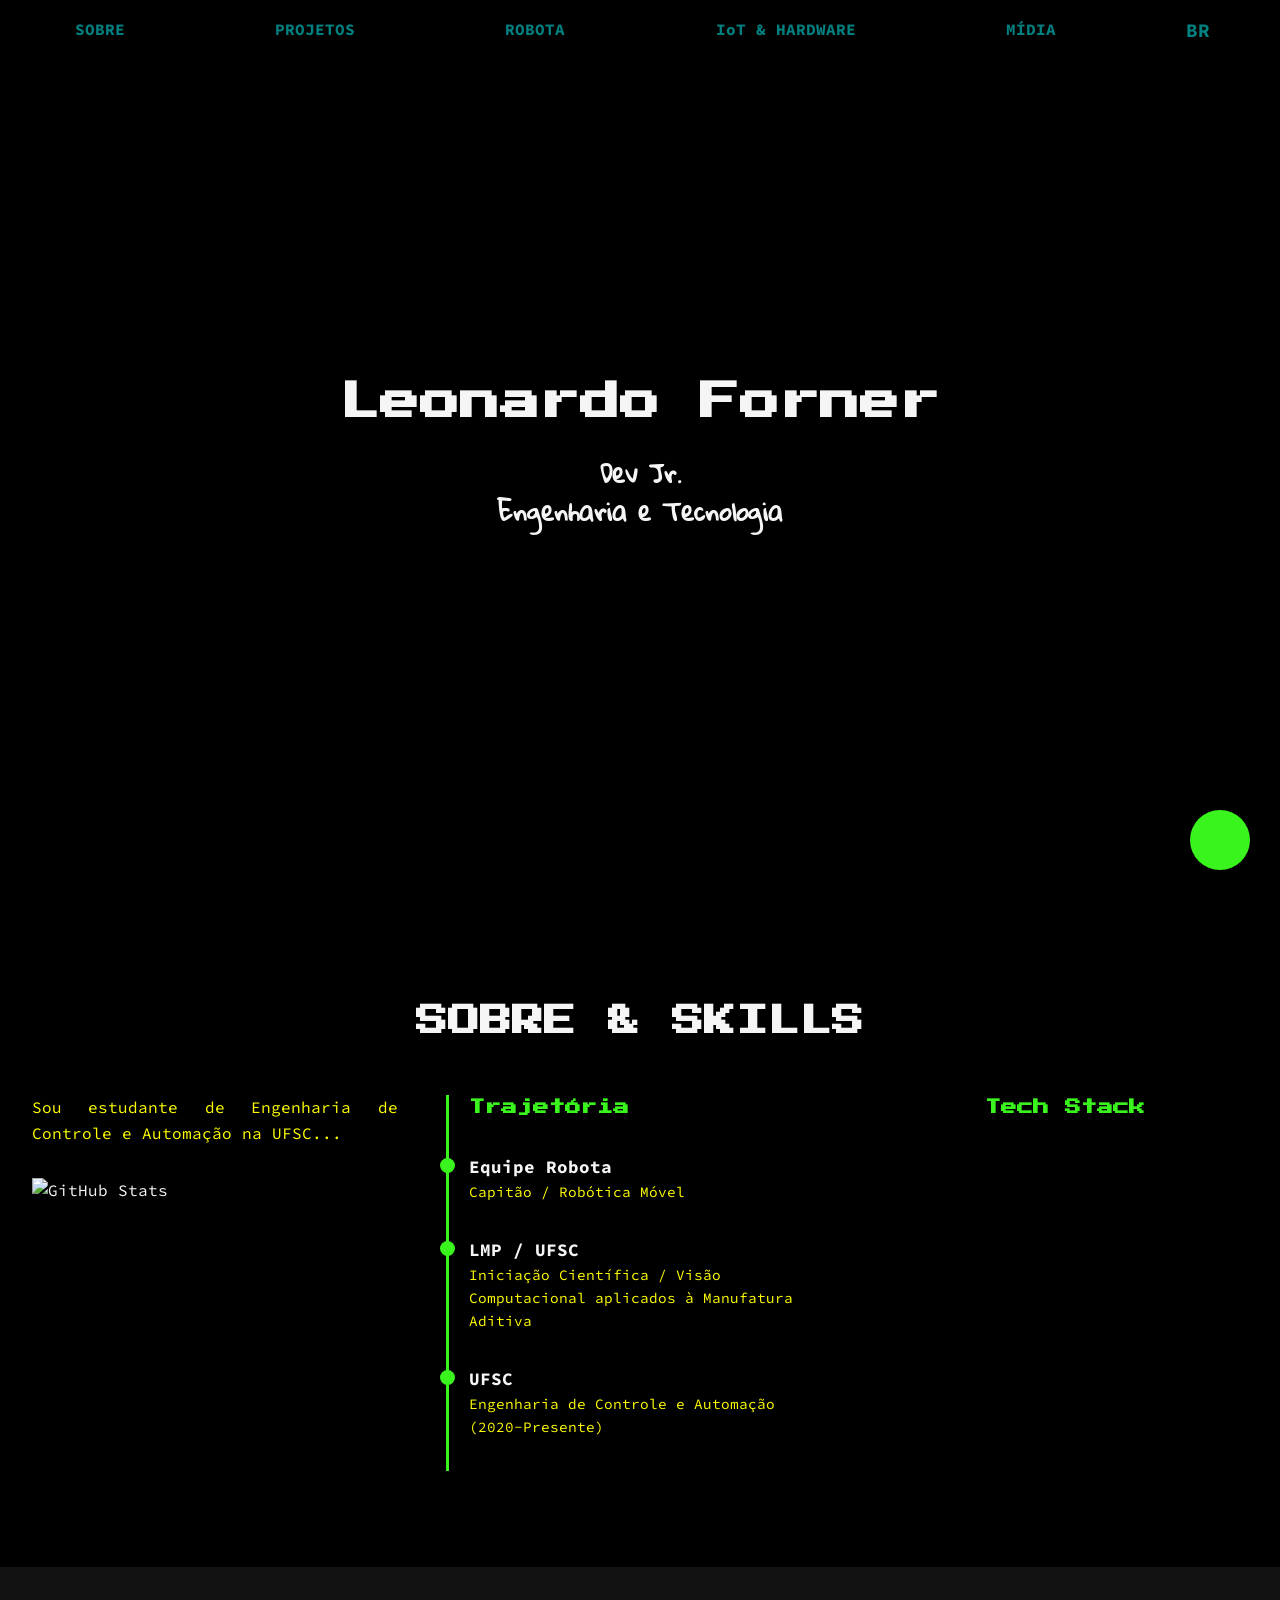
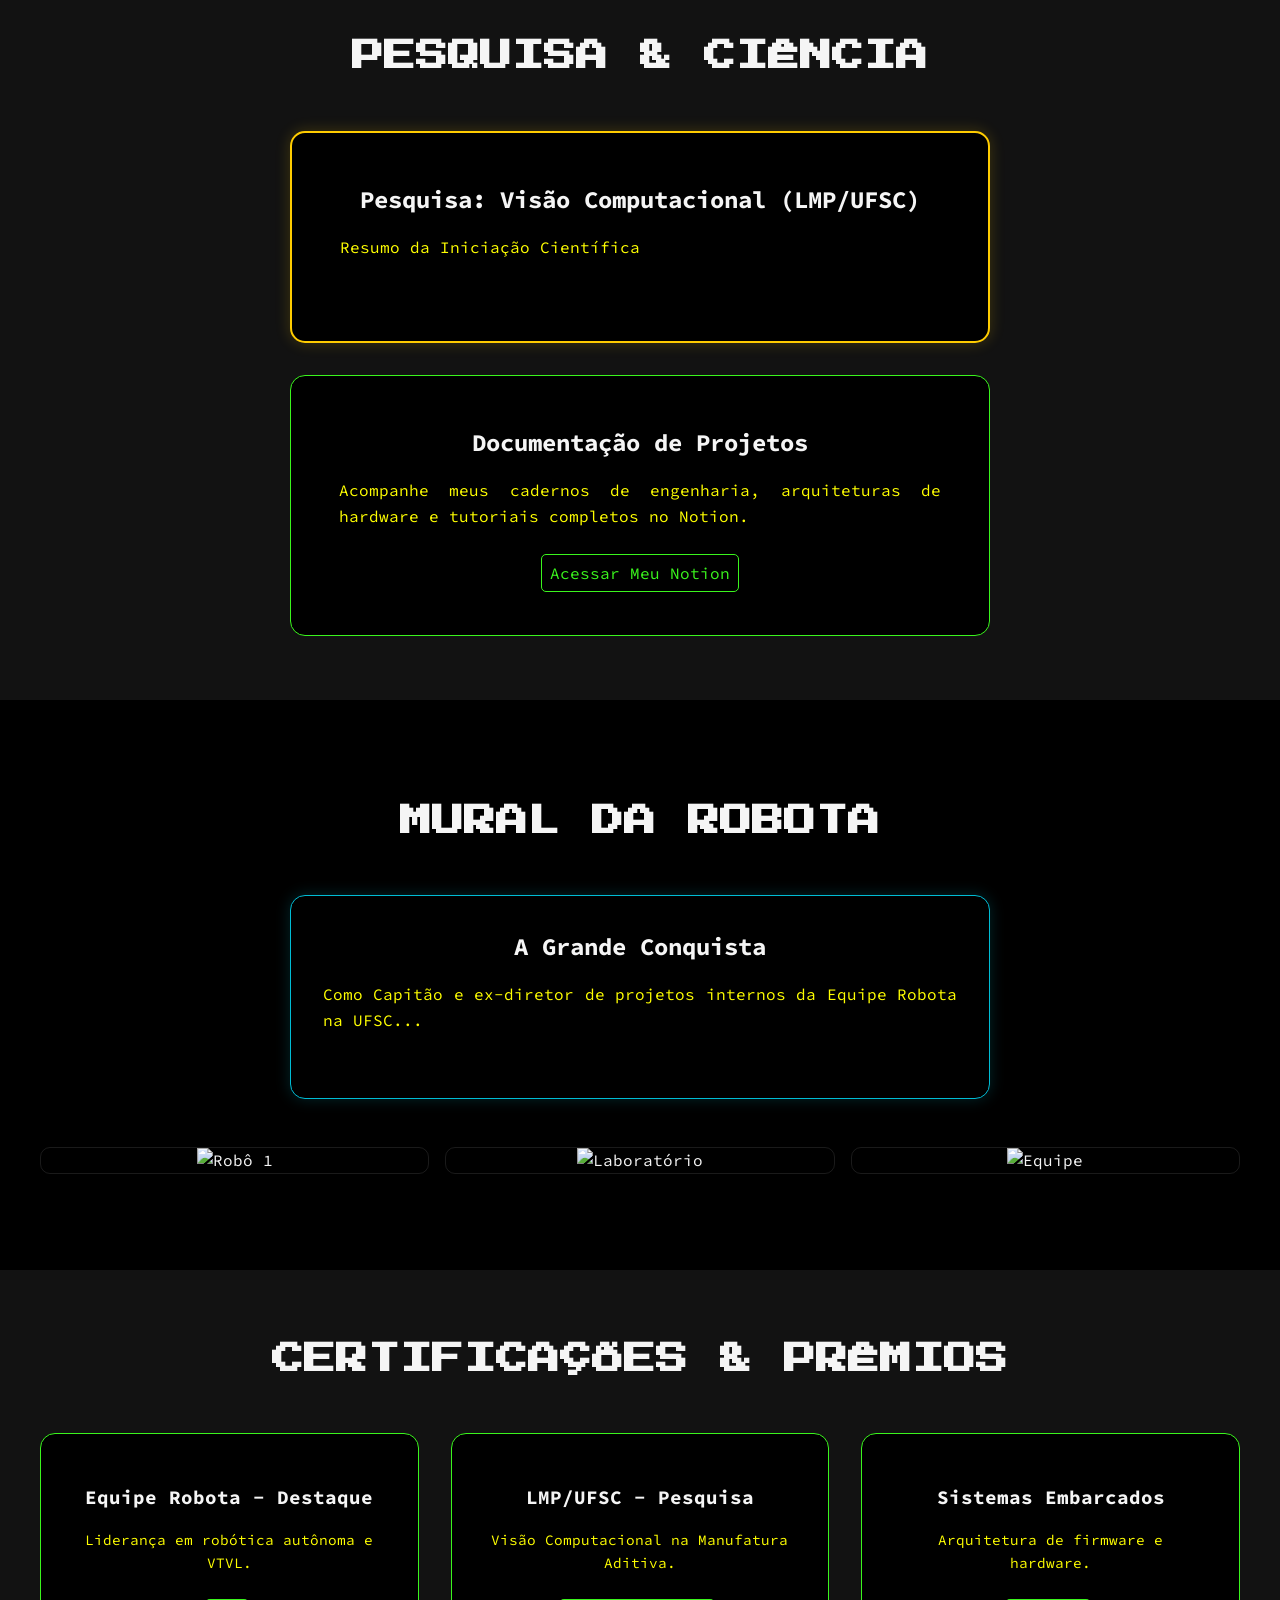
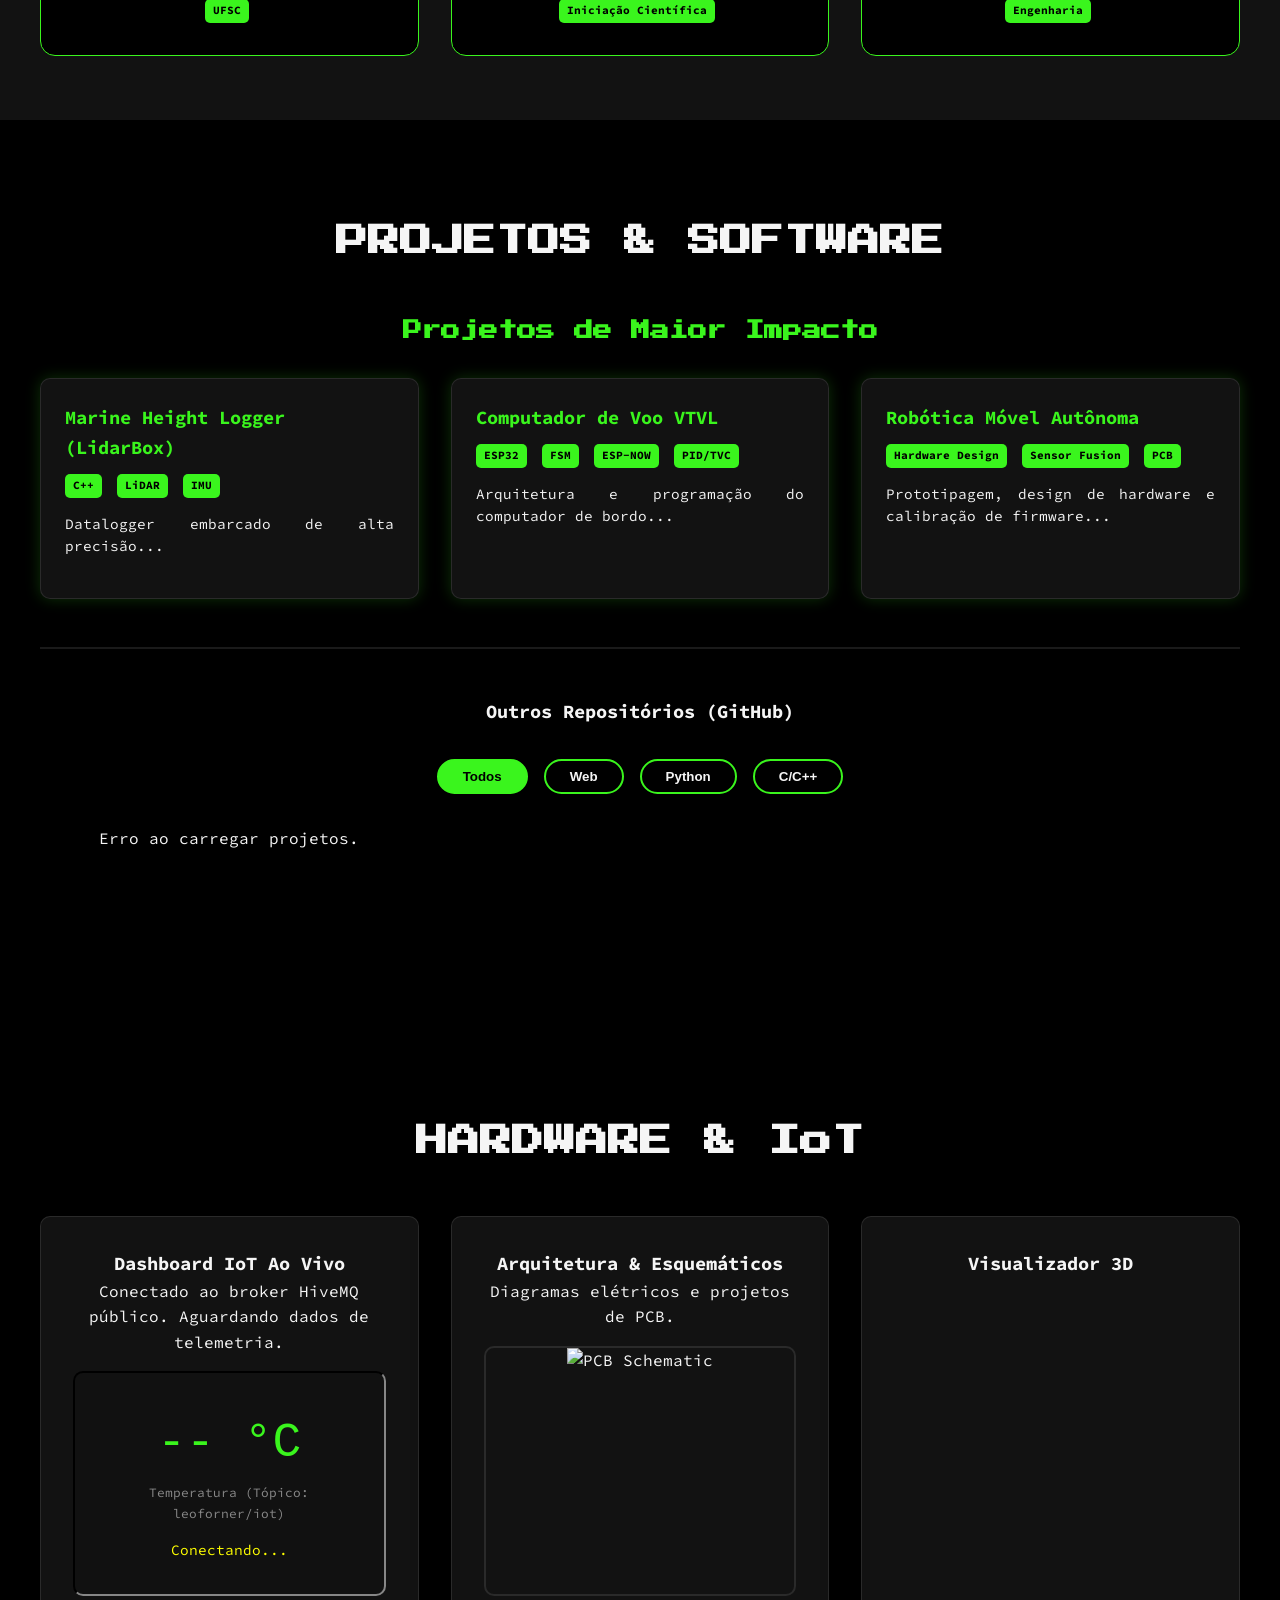
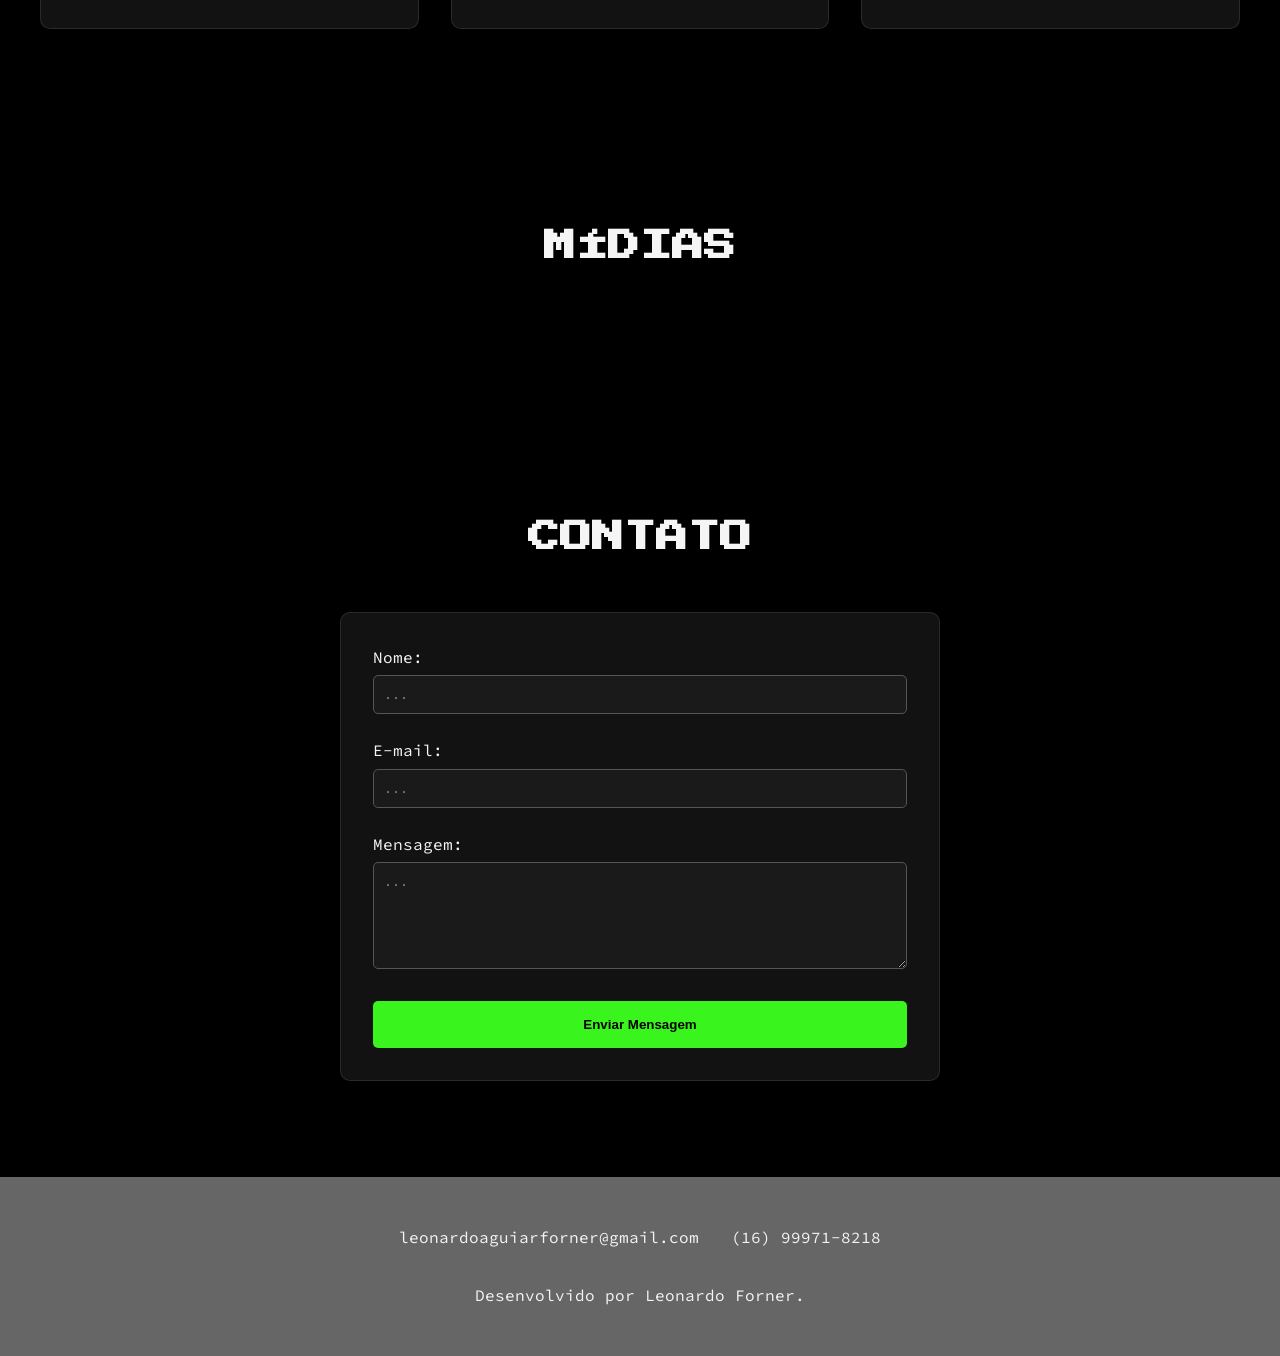
==== commit e8a9d80b: "novas funoes" ====
--- a/index.html
+++ b/index.html
@@ -20,6 +20,9 @@
   <!-- Paho MQTT (IoT) -->
   <script src="https://cdnjs.cloudflare.com/ajax/libs/paho-mqtt/1.0.1/mqttws31.min.js"></script>
 
+  <!-- Chart.js (Radar Chart) -->
+  <script src="https://cdn.jsdelivr.net/npm/chart.js"></script>
+
   <script src="script.js" defer></script>
 </head>
 
@@ -50,8 +53,8 @@
     <ul class="p-list">
       <li><a href="#sobre" data-i18n="nav_about">SOBRE</a></li>
       <li><a href="#projetos" data-i18n="nav_projects">PROJETOS</a></li>
-      <li><a href="#premios" data-i18n="nav_awards">PRÊMIOS</a></li>
-      <li><a href="#iot" data-i18n="nav_iot">IoT</a></li>
+      <li><a href="#robota" data-i18n="nav_robota">ROBOTA</a></li>
+      <li><a href="#iot" data-i18n="nav_iot">IoT & HARDWARE</a></li>
       <li><a href="#midia" data-i18n="nav_media">MÍDIA</a></li>
       
       <!-- Controles extras: Tema e Idioma -->
@@ -72,20 +75,19 @@
 
   <main>
     <section class="sobre reveal" id="sobre">
-      <h2 class="ts" data-i18n="section_about">SOBRE</h2>
+      <h2 class="ts" data-i18n="section_about">SOBRE & SKILLS</h2>
       
       <div class="about-container">
         <!-- Coluna Esquerda: Texto e Status do GitHub -->
         <div class="about-text">
-          <p data-i18n="about_text">Sou estudante de Engenharia de Controle e Automação na UFSC e atuo profundamente no desenvolvimento de sistemas embarcados, Internet das Coisas (IoT) e robótica móvel. Tenho experiência prática como Capitão da equipe Robota de robótica móvel, além de projetar hardware e software para sistemas complexos — desde dataloggers baseados em LIDAR (Marine Height Logger) até computadores de bordo para foguetes de pouso vertical (VTVL) usando ESP32 e comunicação ESP-NOW. Também atuei com iniciação científica no Laboratório de Mecânica de Precisão (LMP/UFSC) desenvolvendo softwares de análise de imagem para manufatura aditiva a laser. Busco aplicar essa sólida bagagem técnica em desafios de engenharia e desenvolvimento de software.</p>
+          <p data-i18n="about_text">Sou estudante de Engenharia de Controle e Automação na UFSC...</p>
           
-          <!-- GitHub Stats (Gerado dinamicamente via imagem API pública) -->
           <div class="github-stats">
             <img src="https://github-readme-stats.vercel.app/api?username=leoforner&show_icons=true&theme=transparent&hide_border=true&title_color=3AF51D&text_color=whitesmoke" alt="GitHub Stats">
           </div>
         </div>
 
-        <!-- Coluna Direita: Timeline Interativa -->
+        <!-- Coluna Centro: Timeline Interativa -->
         <div class="about-timeline">
           <h3 data-i18n="timeline_title">Trajetória</h3>
           <div class="timeline-item">
@@ -99,7 +101,7 @@
             <div class="timeline-dot"></div>
             <div class="timeline-content">
               <h4>LMP / UFSC</h4>
-              <p data-i18n="timeline_lmp">Iniciação Científica / Visão Computacional</p>
+              <p data-i18n="timeline_lmp">Iniciação Científica / Visão Computacional aplicados à Manufatura Aditiva</p>
             </div>
           </div>
           <div class="timeline-item">
@@ -110,18 +112,53 @@
             </div>
           </div>
         </div>
-      </div>
-    </section>
-
-    <!-- Nova Seção: Artigos / Notion -->
+
+        <!-- Coluna Direita: Radar Chart -->
+        <div class="about-chart">
+          <h3 data-i18n="chart_title">Tech Stack</h3>
+          <div class="canvas-container">
+            <canvas id="skillsChart"></canvas>
+          </div>
+        </div>
+
+      </div>
+    </section>
+
+    <!-- Seção de Artigos / Notion -->
     <section class="artigos reveal" id="artigos">
-      <h2 class="ts" data-i18n="section_articles">ARTIGOS & PESQUISA</h2>
+      <h2 class="ts" data-i18n="section_articles">PESQUISA & CIÊNCIA</h2>
+      
+      <!-- Iniciação Científica LMP Destaque -->
+      <div class="research-highlight notion-card" style="margin-bottom: 2rem;">
+        <i class="fas fa-microscope notion-icon"></i>
+        <h3 data-i18n="lmp_title">Pesquisa: Visão Computacional (LMP/UFSC)</h3>
+        <p data-i18n="lmp_desc">Resumo da Iniciação Científica</p>
+      </div>
+
       <div class="notion-card">
         <i class="fas fa-book-open notion-icon"></i>
         <h3 data-i18n="notion_title">Documentação de Projetos</h3>
         <p data-i18n="notion_desc">Acompanhe meus cadernos de engenharia, arquiteturas de hardware e tutoriais completos no Notion.</p>
-        <!-- Substitua o link '#' pelo seu Notion real -->
         <a href="#" target="_blank" class="repo-link" data-i18n="notion_btn">Acessar Meu Notion <i class="fas fa-external-link-alt"></i></a>
+      </div>
+    </section>
+
+    <!-- Nova Seção: Mural da Robota -->
+    <section class="robota-section reveal" id="robota">
+      <h2 class="ts" data-i18n="section_robota">MURAL DA ROBOTA</h2>
+      <div class="robota-container">
+        <div class="robota-text notion-card">
+          <i class="fas fa-flag-checkered notion-icon"></i>
+          <h3 data-i18n="robota_title">A Grande Conquista</h3>
+          <p data-i18n="robota_desc">Como Capitão e ex-diretor de projetos internos da Equipe Robota na UFSC...</p>
+        </div>
+        
+        <!-- Galeria de Imagens/Vídeos Placeholder -->
+        <div class="robota-gallery">
+          <div class="gallery-item"><img src="https://images.unsplash.com/photo-1485827404703-89b55fcc595e?auto=format&fit=crop&w=400&q=80" alt="Robô 1"></div>
+          <div class="gallery-item"><img src="https://images.unsplash.com/photo-1581091226825-a6a2a5aee158?auto=format&fit=crop&w=400&q=80" alt="Laboratório"></div>
+          <div class="gallery-item"><img src="https://images.unsplash.com/photo-1518770660439-4636190af475?auto=format&fit=crop&w=400&q=80" alt="Equipe"></div>
+        </div>
       </div>
     </section>
 
@@ -131,29 +168,57 @@
       <div class="awards-grid">
         <div class="award-card">
           <i class="fas fa-trophy award-icon"></i>
-          <h3 data-i18n="award_1_title">Equipe Robota - 1º Lugar</h3>
-          <p data-i18n="award_1_desc">Competição Nacional de Robótica - Categoria VTVL/Seguidor de Linha.</p>
-          <span class="badge">2023</span>
+          <h3 data-i18n="award_1_title">Equipe Robota - Destaque</h3>
+          <p data-i18n="award_1_desc">Liderança em robótica autônoma e VTVL.</p>
+          <span class="badge">UFSC</span>
         </div>
         <div class="award-card">
           <i class="fas fa-certificate award-icon"></i>
-          <h3 data-i18n="award_2_title">LMP/UFSC - Menção Honrosa</h3>
-          <p data-i18n="award_2_desc">Destaque em pesquisa de Visão Computacional aplicada à Manufatura Aditiva.</p>
-          <span class="badge">2024</span>
+          <h3 data-i18n="award_2_title">LMP/UFSC - Pesquisa</h3>
+          <p data-i18n="award_2_desc">Visão Computacional na Manufatura Aditiva.</p>
+          <span class="badge">Iniciação Científica</span>
         </div>
         <div class="award-card">
           <i class="fas fa-medal award-icon"></i>
-          <h3 data-i18n="award_3_title">Certificação XYZ</h3>
-          <p data-i18n="award_3_desc">Proficiência avançada em sistemas embarcados e arquitetura IoT.</p>
-          <span class="badge">2025</span>
+          <h3 data-i18n="award_3_title">Sistemas Embarcados</h3>
+          <p data-i18n="award_3_desc">Arquitetura de firmware e hardware.</p>
+          <span class="badge">Engenharia</span>
         </div>
       </div>
     </section>
 
     <section class="projetos reveal" id="projetos">
       <div class="pro">
-        <h2 class="tp" data-i18n="section_projects">PROJETOS</h2>
+        <h2 class="tp" data-i18n="section_projects">PROJETOS & SOFTWARE</h2>
         
+        <!-- TOP 3 IMPACTFUL PROJECTS -->
+        <h3 style="color: var(--color-accent); margin-bottom: 2rem; font-family: var(--font-headings); font-size: 1.2rem;" data-i18n="top_projects_title">Projetos de Maior Impacto</h3>
+        <div class="top-projects-grid">
+          
+          <div class="project-card impact-card">
+            <h3 data-i18n="proj1_title">Marine Height Logger (LidarBox)</h3>
+            <div class="project-tags"><span class="badge">C++</span> <span class="badge">LiDAR</span> <span class="badge">IMU</span></div>
+            <p data-i18n="proj1_desc">Datalogger embarcado de alta precisão...</p>
+          </div>
+
+          <div class="project-card impact-card">
+            <h3 data-i18n="proj2_title">Computador de Voo VTVL</h3>
+            <div class="project-tags"><span class="badge">ESP32</span> <span class="badge">FSM</span> <span class="badge">ESP-NOW</span> <span class="badge">PID/TVC</span></div>
+            <p data-i18n="proj2_desc">Arquitetura e programação do computador de bordo...</p>
+          </div>
+
+          <div class="project-card impact-card">
+            <h3 data-i18n="proj3_title">Robótica Móvel Autônoma</h3>
+            <div class="project-tags"><span class="badge">Hardware Design</span> <span class="badge">Sensor Fusion</span> <span class="badge">PCB</span></div>
+            <p data-i18n="proj3_desc">Prototipagem, design de hardware e calibração de firmware...</p>
+          </div>
+
+        </div>
+
+        <hr style="border: 1px solid var(--color-card-border); margin: 3rem 0;">
+
+        <h3 style="color: var(--color-text-main); margin-bottom: 2rem;" data-i18n="other_projects_title">Outros Repositórios (GitHub)</h3>
+
         <div id="project-filters" class="project-filters">
           <button class="filter-btn active" data-filter="all">Todos</button>
           <button class="filter-btn" data-filter="html">Web</button>
@@ -167,9 +232,9 @@
       </div>
     </section>
 
-    <!-- Nova Seção: Dashboard IoT e Modelos 3D -->
+    <!-- Nova Seção: Dashboard IoT, 3D e Esquemáticos -->
     <section class="iot-section reveal" id="iot">
-      <h2 class="ts" data-i18n="section_iot">ENGENHARIA INTERATIVA</h2>
+      <h2 class="ts" data-i18n="section_iot">HARDWARE & IoT</h2>
       <div class="eng-grid">
         
         <!-- Dashboard IoT (MQTT) -->
@@ -185,6 +250,16 @@
           </div>
         </div>
 
+        <!-- Esquemáticos de Hardware -->
+        <div class="iot-card">
+          <h3 data-i18n="schem_title"><i class="fas fa-microchip"></i> Arquitetura & Esquemáticos</h3>
+          <p data-i18n="schem_desc">Diagramas elétricos e projetos de PCB.</p>
+          <div class="schematics-container">
+            <!-- Imagem placeholder com suporte nativo de zoom e pan via CSS (hover) -->
+            <img src="https://images.unsplash.com/photo-1517077304055-6e89abbf09b0?auto=format&fit=crop&w=400&q=80" alt="PCB Schematic" class="schem-img">
+          </div>
+        </div>
+
         <!-- 3D Model Viewer -->
         <div class="model-card">
           <h3 data-i18n="3d_title"><i class="fas fa-cube"></i> Visualizador 3D</h3>
--- a/estilosv2.css
+++ b/estilosv2.css
@@ -141,46 +141,62 @@
 .title { font-family: var(--font-headings); font-size: 2.5rem; margin-bottom: 20px; }
 .sub-title { font-family: var(--font-accents); font-size: 1.5rem; min-height: 2rem; color: var(--color-text-main); }
 
-/* ----------------- Sobre & Timeline ----------------- */
+/* ----------------- Sobre, Timeline & Radar ----------------- */
 .sobre { background-color: var(--color-bg-main); padding: 6rem 2rem; text-align: center; }
 .ts, .tp, .tm { font-family: var(--font-headings); font-size: 2rem; margin-bottom: 3rem; }
 
 .about-container {
-  display: flex; max-width: 1200px; margin: 0 auto; gap: 4rem;
-  justify-content: center; align-items: flex-start; text-align: left;
-}
-.about-text { flex: 1; }
-.about-text p { font-size: 1.1rem; color: var(--color-text-secondary); margin-bottom: 2rem; }
+  display: flex; max-width: 1400px; margin: 0 auto; gap: 3rem;
+  justify-content: space-between; align-items: flex-start; text-align: left;
+}
+.about-text { flex: 1; min-width: 300px; }
+.about-text p { font-size: 1rem; color: var(--color-text-secondary); margin-bottom: 2rem; text-align: justify; }
 .github-stats img { max-width: 100%; height: auto; }
 
-.about-timeline { flex: 1; border-left: 3px solid var(--color-accent); padding-left: 20px; }
-.about-timeline h3 { margin-bottom: 2rem; color: var(--color-accent); }
+.about-timeline { flex: 1; border-left: 3px solid var(--color-accent); padding-left: 20px; min-width: 250px; }
+.about-timeline h3 { margin-bottom: 2rem; color: var(--color-accent); font-family: var(--font-headings); font-size: 1rem; }
 .timeline-item { position: relative; margin-bottom: 2rem; }
 .timeline-dot {
   position: absolute; left: -29px; top: 5px; width: 15px; height: 15px;
   background-color: var(--color-accent); border-radius: 50%;
 }
-.timeline-content h4 { color: var(--color-text-main); font-size: 1.2rem; }
+.timeline-content h4 { color: var(--color-text-main); font-size: 1.1rem; }
 .timeline-content p { color: var(--color-text-secondary); font-size: 0.9rem; }
 
-/* ----------------- Artigos / Notion ----------------- */
+.about-chart { flex: 1; min-width: 300px; text-align: center; }
+.about-chart h3 { color: var(--color-accent); font-family: var(--font-headings); font-size: 1rem; margin-bottom: 2rem; }
+.canvas-container { width: 100%; max-width: 350px; margin: 0 auto; }
+
+/* ----------------- Artigos / Pesquisa ----------------- */
 .artigos { padding: 4rem 2rem; background-color: var(--color-card-bg); text-align: center; }
 .notion-card {
-  max-width: 600px; margin: 0 auto; background: var(--color-bg-main);
+  max-width: 700px; margin: 0 auto; background: var(--color-bg-main);
   padding: 3rem; border-radius: 15px; border: 1px solid var(--color-accent);
 }
-.notion-icon { font-size: 4rem; color: var(--color-accent); margin-bottom: 1rem; }
-.notion-card h3 { font-size: 1.5rem; margin-bottom: 1rem; }
-.notion-card p { margin-bottom: 2rem; color: var(--color-text-secondary); }
+.notion-icon { font-size: 3rem; color: var(--color-accent); margin-bottom: 1rem; }
+.notion-card h3 { font-size: 1.5rem; margin-bottom: 1rem; color: var(--color-text-main); }
+.notion-card p { margin-bottom: 2rem; color: var(--color-text-secondary); text-align: justify; }
+.research-highlight { border: 2px solid #ffcc00; box-shadow: 0 0 15px rgba(255,204,0,0.2); }
+.research-highlight .notion-icon { color: #ffcc00; }
+
+/* ----------------- Mural da Robota ----------------- */
+.robota-section { background-color: var(--color-bg-main); padding: 6rem 2rem; text-align: center; }
+.robota-container { max-width: 1200px; margin: 0 auto; display: flex; flex-direction: column; gap: 3rem; }
+.robota-text { text-align: center; padding: 2rem; border-color: #00bcd4; box-shadow: 0 0 15px rgba(0, 188, 212, 0.2); }
+.robota-text .notion-icon { color: #00bcd4; }
+.robota-gallery { display: grid; grid-template-columns: repeat(auto-fit, minmax(300px, 1fr)); gap: 1rem; }
+.gallery-item { border-radius: 10px; overflow: hidden; border: 1px solid var(--color-card-border); }
+.gallery-item img { width: 100%; height: 250px; object-fit: cover; transition: transform 0.5s ease; }
+.gallery-item:hover img { transform: scale(1.1); }
 
 /* ----------------- Certifications & Awards ----------------- */
-.awards { background-color: var(--color-bg-main); padding: 4rem 2rem; text-align: center; }
+.awards { background-color: var(--color-card-bg); padding: 4rem 2rem; text-align: center; }
 .awards-grid {
   display: grid; grid-template-columns: repeat(auto-fit, minmax(280px, 1fr));
   gap: 2rem; max-width: 1200px; margin: 0 auto;
 }
 .award-card {
-  background: var(--color-card-bg); border: 1px solid var(--color-accent);
+  background: var(--color-bg-main); border: 1px solid var(--color-accent);
   padding: 2rem; border-radius: 15px; display: flex; flex-direction: column; align-items: center; text-align: center;
   transition: transform 0.3s, box-shadow 0.3s;
 }
@@ -189,7 +205,43 @@
 .award-card h3 { color: var(--color-text-main); margin-bottom: 1rem; font-size: 1.2rem; }
 .award-card p { color: var(--color-text-secondary); margin-bottom: 1.5rem; font-size: 0.9rem; flex-grow: 1; }
 
-/* ----------------- IoT & 3D Engineering Section ----------------- */
+/* ----------------- GitHub Projects & Impact Projects ----------------- */
+.projetos {
+  background-image: linear-gradient(var(--color-overlay), var(--color-overlay)), url("https://encrypted-tbn0.gstatic.com/images?q=tbn%3AANd9GcQwQLrsPefbqo3sAxoIKtir-N6s5CSfUyKWtYhimtQaboBDXGOB&usqp=CAU");
+  background-size: cover; background-attachment: fixed; min-height: 100vh;
+  padding: 6rem 1rem; text-align: center;
+}
+.pro { max-width: 1200px; margin: 0 auto; }
+
+.top-projects-grid {
+  display: grid; grid-template-columns: repeat(auto-fit, minmax(320px, 1fr)); gap: 2rem; margin-bottom: 3rem;
+}
+.impact-card {
+  border: 2px solid var(--color-accent); box-shadow: 0 0 15px rgba(58, 245, 29, 0.2);
+  background: rgba(0, 0, 0, 0.8);
+}
+.impact-card p { text-align: justify; font-size: 0.95rem; line-height: 1.5; color: var(--color-text-main); }
+
+.project-filters { margin-bottom: 2rem; display: flex; justify-content: center; gap: 1rem; flex-wrap: wrap; }
+.filter-btn {
+  background: transparent; color: var(--color-text-main); border: 2px solid var(--color-accent);
+  padding: 0.5rem 1.5rem; border-radius: 20px; cursor: pointer; font-weight: bold;
+}
+.filter-btn.active, .filter-btn:hover { background: var(--color-accent); color: #000; }
+
+.projects-grid { display: grid; grid-template-columns: repeat(auto-fill, minmax(280px, 1fr)); gap: 2rem; }
+.project-card {
+  background: var(--color-card-bg); border: 1px solid var(--color-card-border);
+  border-radius: 10px; padding: 1.5rem; text-align: left; display: flex; flex-direction: column;
+}
+.project-card h3 { color: var(--color-accent); margin-bottom: 0.5rem; }
+.project-card p { font-size: 0.9rem; margin-bottom: 1rem; flex-grow: 1; }
+.project-tags { margin-bottom: 1rem; }
+.badge { background: var(--color-accent); color: #000; padding: 0.2rem 0.5rem; border-radius: 5px; font-size: 0.7rem; font-weight: bold; margin-right: 5px; display: inline-block; }
+.repo-link { border: 1px solid var(--color-accent); padding: 0.5rem; text-align: center; border-radius: 5px; color: var(--color-accent); }
+.repo-link:hover { background: var(--color-accent); color: #000; }
+
+/* ----------------- IoT, 3D & Hardware Schematics ----------------- */
 .iot-section { background-color: var(--color-bg-main); padding: 6rem 2rem; text-align: center; }
 .eng-grid {
   display: grid; grid-template-columns: repeat(auto-fit, minmax(300px, 1fr));
@@ -207,31 +259,14 @@
 .sensor-label { font-size: 0.8rem; color: #888; margin-bottom: 1rem; }
 .mqtt-status { font-size: 0.9rem; color: yellow; }
 
-/* ----------------- GitHub Projects (Dynamic Cards) ----------------- */
-.projetos {
-  background-image: linear-gradient(var(--color-overlay), var(--color-overlay)), url("https://encrypted-tbn0.gstatic.com/images?q=tbn%3AANd9GcQwQLrsPefbqo3sAxoIKtir-N6s5CSfUyKWtYhimtQaboBDXGOB&usqp=CAU");
-  background-size: cover; background-attachment: fixed; min-height: 100vh;
-  padding: 6rem 1rem; text-align: center;
-}
-.pro { max-width: 1200px; margin: 0 auto; }
-.project-filters { margin-bottom: 2rem; display: flex; justify-content: center; gap: 1rem; flex-wrap: wrap; }
-.filter-btn {
-  background: transparent; color: var(--color-text-main); border: 2px solid var(--color-accent);
-  padding: 0.5rem 1.5rem; border-radius: 20px; cursor: pointer; font-weight: bold;
-}
-.filter-btn.active, .filter-btn:hover { background: var(--color-accent); color: #000; }
-
-.projects-grid { display: grid; grid-template-columns: repeat(auto-fill, minmax(280px, 1fr)); gap: 2rem; }
-.project-card {
-  background: var(--color-card-bg); border: 1px solid var(--color-card-border);
-  border-radius: 10px; padding: 1.5rem; text-align: left; display: flex; flex-direction: column;
-}
-.project-card h3 { color: var(--color-accent); margin-bottom: 0.5rem; }
-.project-card p { font-size: 0.9rem; margin-bottom: 1rem; flex-grow: 1; }
-.project-tags { margin-bottom: 1rem; }
-.badge { background: var(--color-accent); color: #000; padding: 0.2rem 0.5rem; border-radius: 5px; font-size: 0.7rem; font-weight: bold; }
-.repo-link { border: 1px solid var(--color-accent); padding: 0.5rem; text-align: center; border-radius: 5px; color: var(--color-accent); }
-.repo-link:hover { background: var(--color-accent); color: #000; }
+.schematics-container {
+  width: 100%; height: 250px; overflow: hidden; border-radius: 10px; margin-top: 1rem;
+  position: relative; border: 2px solid var(--color-card-border);
+}
+.schem-img {
+  width: 100%; height: 100%; object-fit: cover; transition: transform 0.3s ease; cursor: zoom-in;
+}
+.schematics-container:hover .schem-img { transform: scale(1.5); }
 
 /* ----------------- Mídia & Footer ----------------- */
 .mid {
@@ -257,8 +292,13 @@
 .contato { display: flex; justify-content: center; gap: 2rem; margin-bottom: 2rem; }
 
 /* ----------------- Responsive ----------------- */
+@media (max-width: 1024px) {
+  .about-container { flex-direction: column; align-items: center; }
+  .about-text, .about-timeline, .about-chart { width: 100%; max-width: 600px; }
+  .about-timeline { margin: 2rem 0; }
+}
+
 @media (max-width: 768px) {
-  .about-container { flex-direction: column; }
   .p-list { font-size: 0.8rem; }
   .nav-controls { gap: 5px; }
   .title { font-size: 1.8rem; }
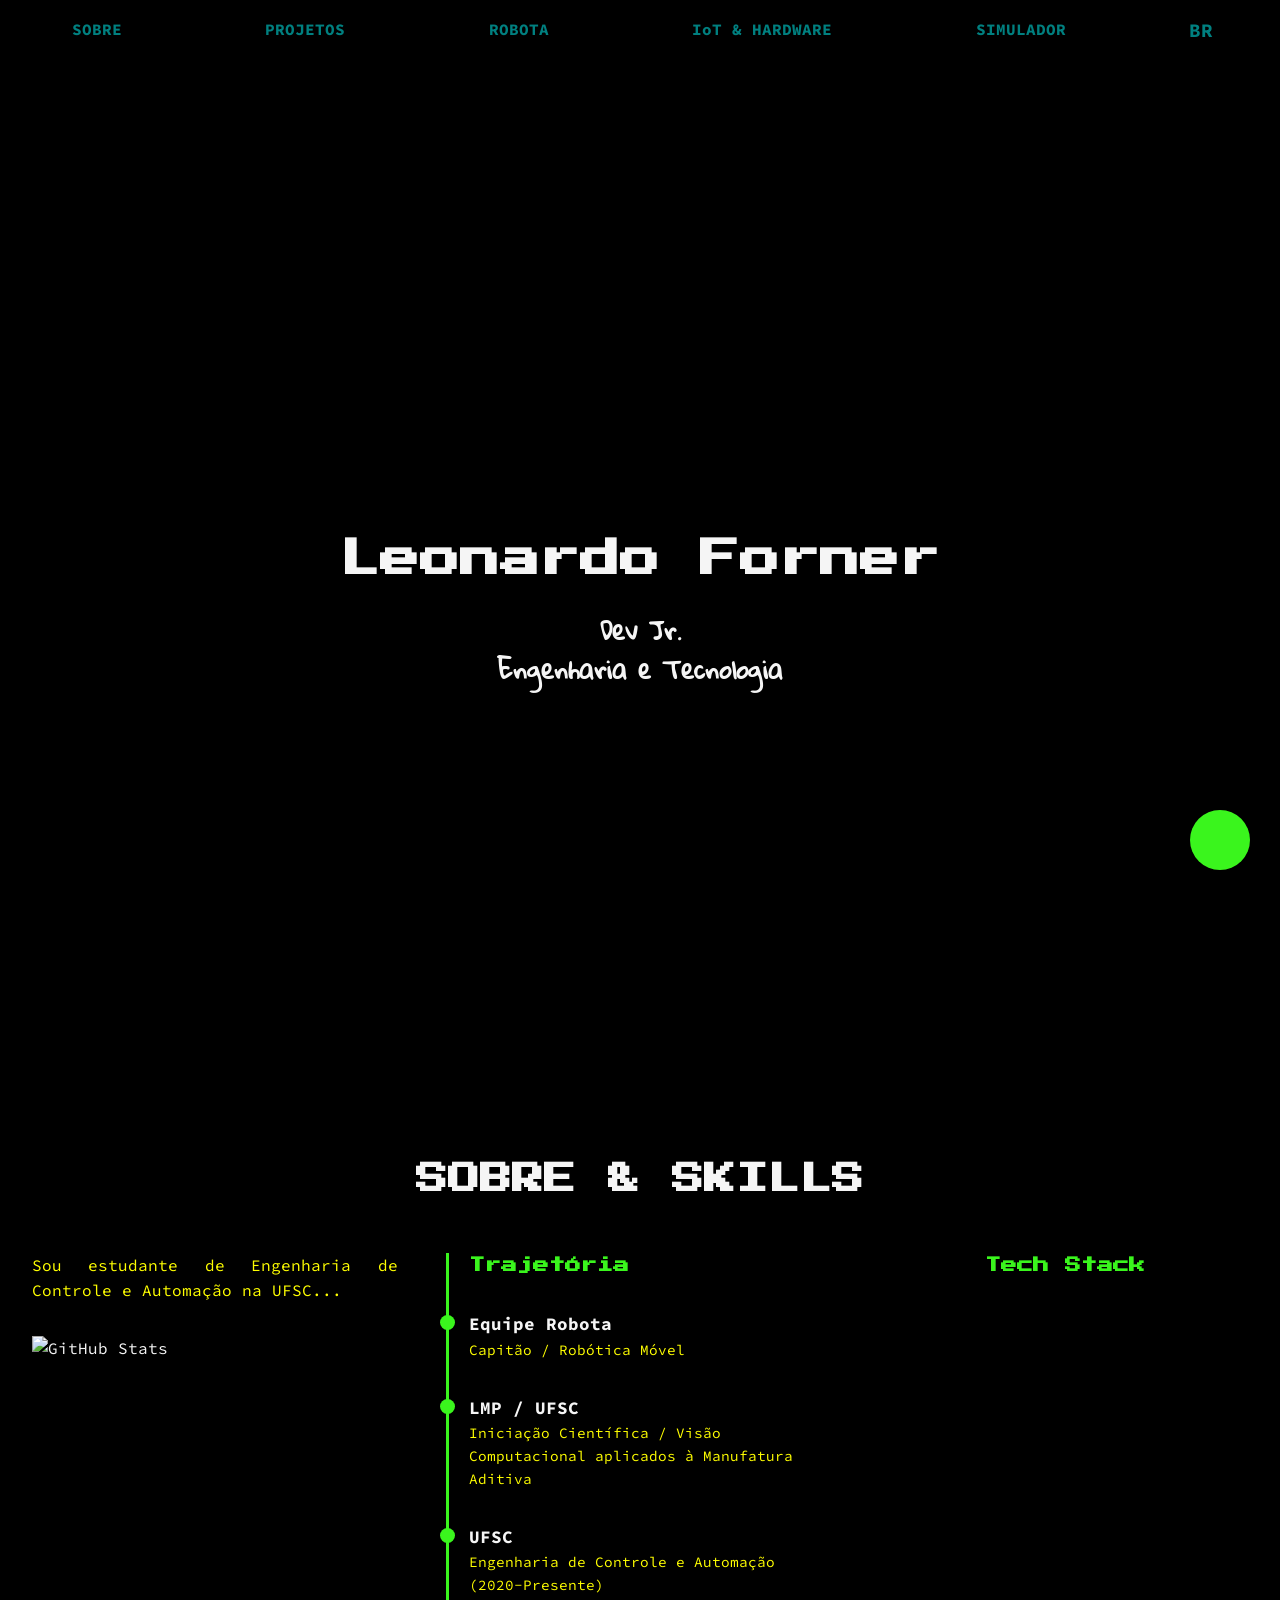
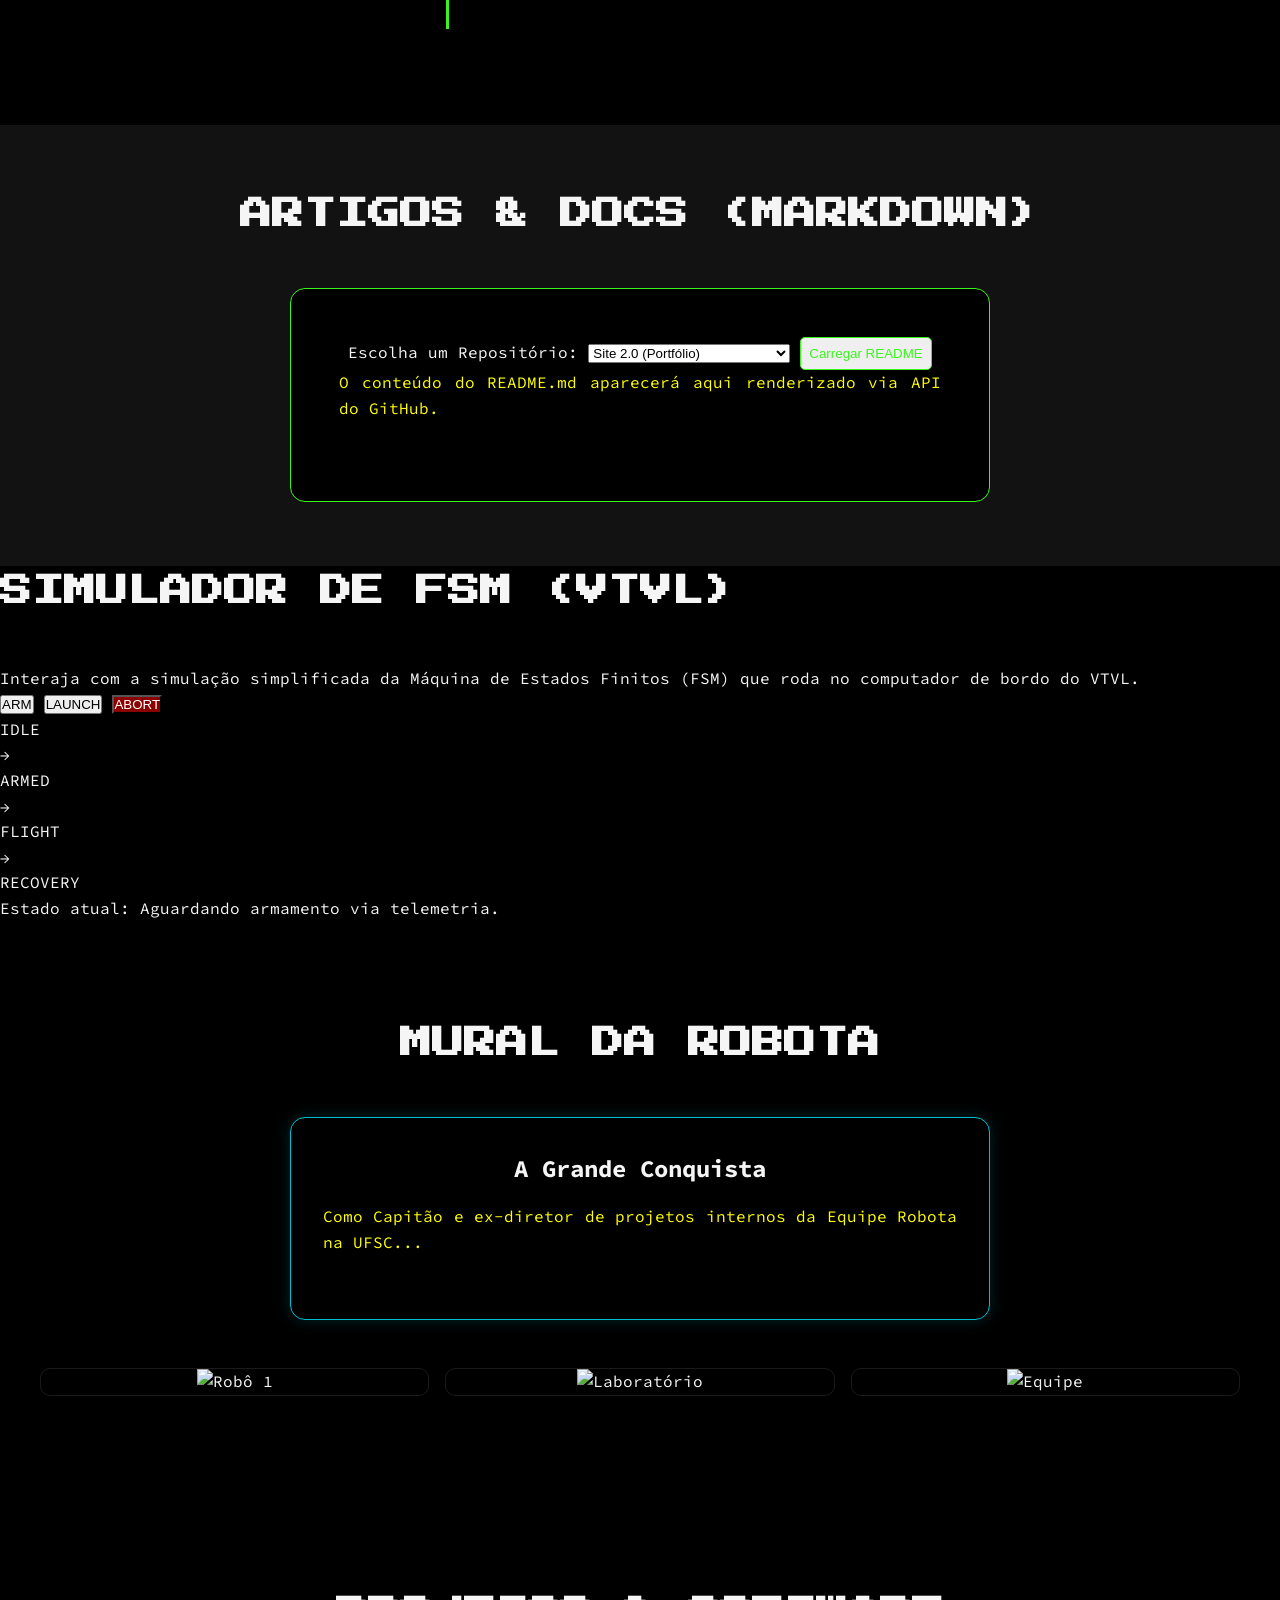
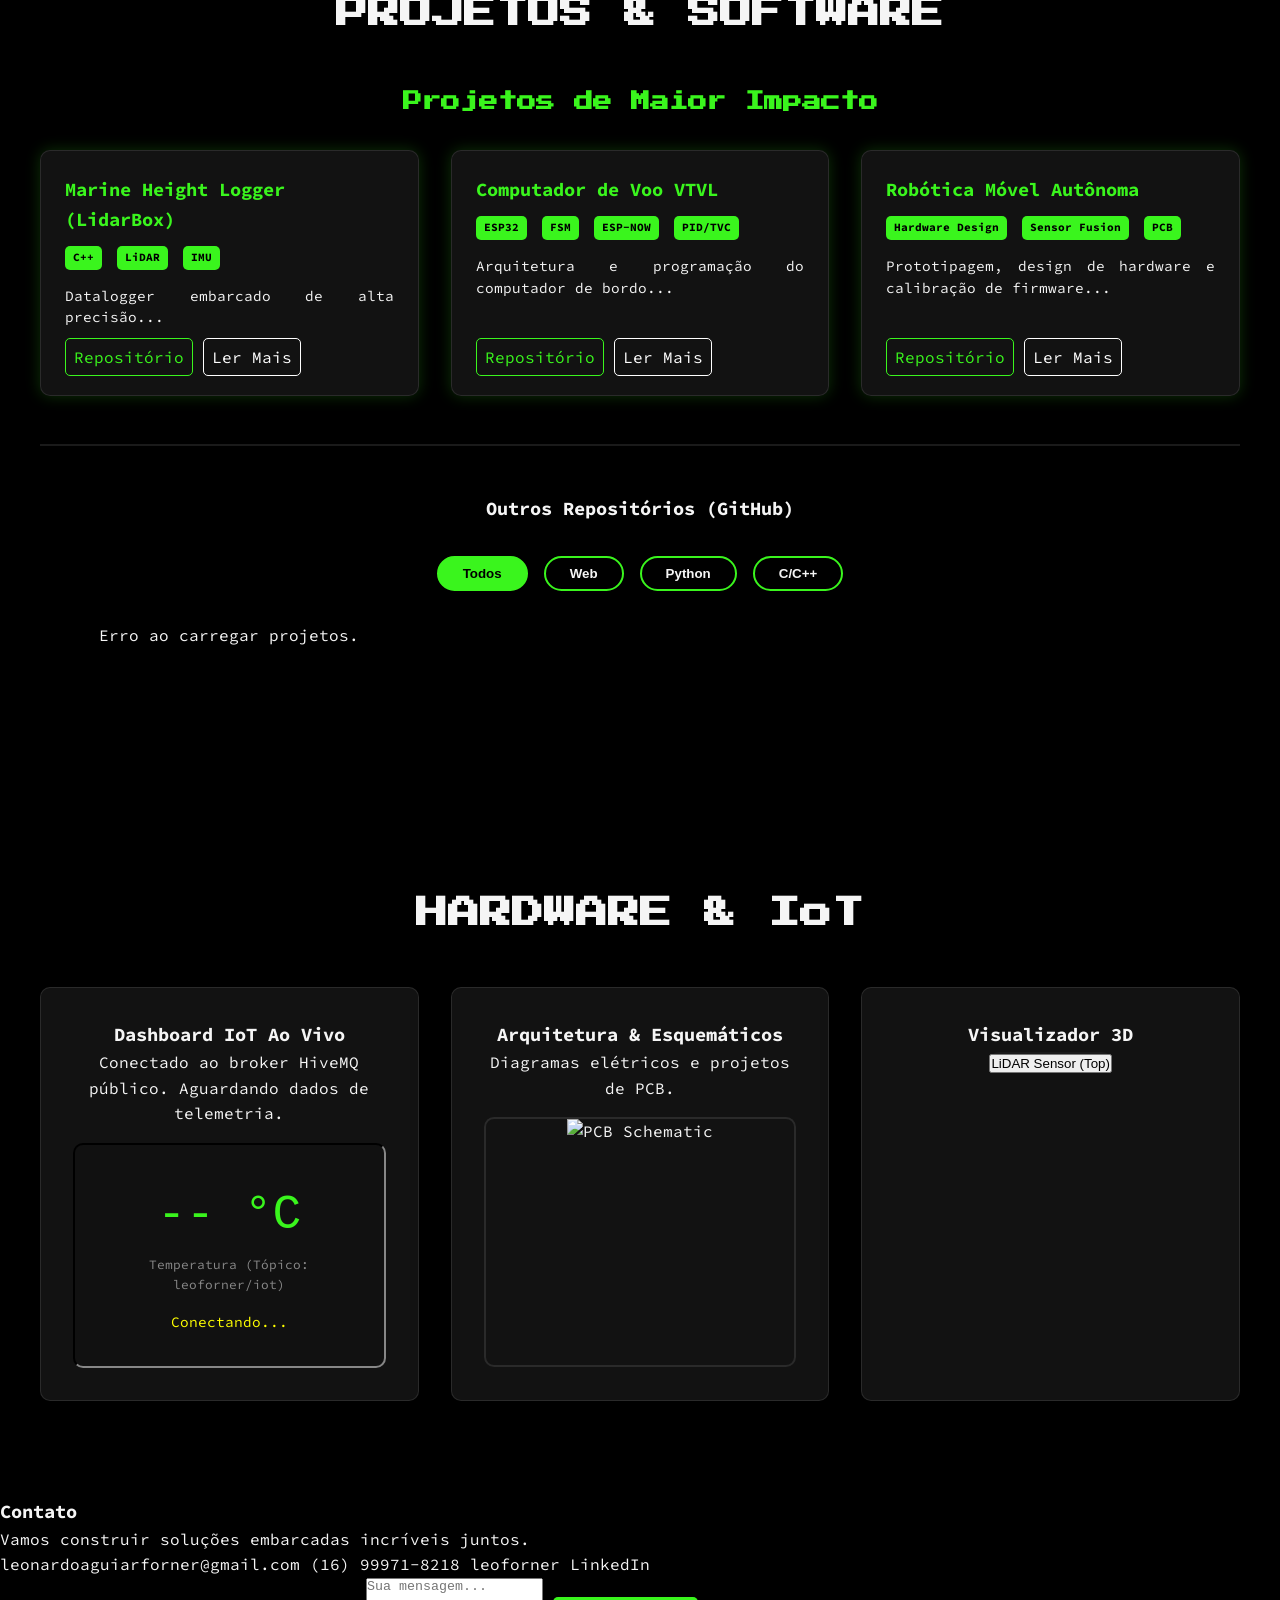
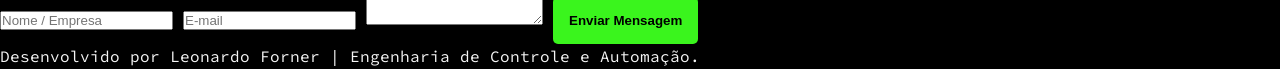
==== commit 74d87905: "feat(html): add canvas, markdown, fsm, hotspots, modern footer" ====
--- a/index.html
+++ b/index.html
@@ -23,10 +23,16 @@
   <!-- Chart.js (Radar Chart) -->
   <script src="https://cdn.jsdelivr.net/npm/chart.js"></script>
 
+  <!-- Marked.js (Markdown Renderer) -->
+  <script src="https://cdn.jsdelivr.net/npm/marked/marked.min.js"></script>
+
   <script src="script.js" defer></script>
 </head>
 
 <body>
+  <!-- Canvas Background para as Partículas -->
+  <canvas id="particles-bg"></canvas>
+
   <!-- Botão Flutuante (FAB) para Download do CV -->
   <a href="curriculo.pdf" download class="fab-cv" title="Download CV">
     <i class="fas fa-file-pdf"></i>
@@ -55,7 +61,7 @@
       <li><a href="#projetos" data-i18n="nav_projects">PROJETOS</a></li>
       <li><a href="#robota" data-i18n="nav_robota">ROBOTA</a></li>
       <li><a href="#iot" data-i18n="nav_iot">IoT & HARDWARE</a></li>
-      <li><a href="#midia" data-i18n="nav_media">MÍDIA</a></li>
+      <li><a href="#fsm" data-i18n="nav_fsm">SIMULADOR</a></li>
       
       <!-- Controles extras: Tema e Idioma -->
       <li class="nav-controls">
@@ -78,16 +84,13 @@
       <h2 class="ts" data-i18n="section_about">SOBRE & SKILLS</h2>
       
       <div class="about-container">
-        <!-- Coluna Esquerda: Texto e Status do GitHub -->
         <div class="about-text">
           <p data-i18n="about_text">Sou estudante de Engenharia de Controle e Automação na UFSC...</p>
-          
           <div class="github-stats">
             <img src="https://github-readme-stats.vercel.app/api?username=leoforner&show_icons=true&theme=transparent&hide_border=true&title_color=3AF51D&text_color=whitesmoke" alt="GitHub Stats">
           </div>
         </div>
 
-        <!-- Coluna Centro: Timeline Interativa -->
         <div class="about-timeline">
           <h3 data-i18n="timeline_title">Trajetória</h3>
           <div class="timeline-item">
@@ -113,37 +116,58 @@
           </div>
         </div>
 
-        <!-- Coluna Direita: Radar Chart -->
         <div class="about-chart">
           <h3 data-i18n="chart_title">Tech Stack</h3>
           <div class="canvas-container">
             <canvas id="skillsChart"></canvas>
           </div>
         </div>
-
-      </div>
-    </section>
-
-    <!-- Seção de Artigos / Notion -->
+      </div>
+    </section>
+
+    <!-- Artigos Markdown via API -->
     <section class="artigos reveal" id="artigos">
-      <h2 class="ts" data-i18n="section_articles">PESQUISA & CIÊNCIA</h2>
-      
-      <!-- Iniciação Científica LMP Destaque -->
-      <div class="research-highlight notion-card" style="margin-bottom: 2rem;">
-        <i class="fas fa-microscope notion-icon"></i>
-        <h3 data-i18n="lmp_title">Pesquisa: Visão Computacional (LMP/UFSC)</h3>
-        <p data-i18n="lmp_desc">Resumo da Iniciação Científica</p>
-      </div>
-
-      <div class="notion-card">
-        <i class="fas fa-book-open notion-icon"></i>
-        <h3 data-i18n="notion_title">Documentação de Projetos</h3>
-        <p data-i18n="notion_desc">Acompanhe meus cadernos de engenharia, arquiteturas de hardware e tutoriais completos no Notion.</p>
-        <a href="#" target="_blank" class="repo-link" data-i18n="notion_btn">Acessar Meu Notion <i class="fas fa-external-link-alt"></i></a>
-      </div>
-    </section>
-
-    <!-- Nova Seção: Mural da Robota -->
+      <h2 class="ts" data-i18n="section_articles">ARTIGOS & DOCS (MARKDOWN)</h2>
+      <div class="notion-card markdown-container">
+        <div class="md-controls">
+          <label for="repo-select" data-i18n="md_label">Escolha um Repositório:</label>
+          <select id="repo-select">
+            <option value="leoforner/site2.0">Site 2.0 (Portfólio)</option>
+            <option value="leoforner/Holographic-Clock-Firmware">Holographic Clock Firmware</option>
+            <option value="leoforner/AndroidAudioVideoRecorder">Android Audio/Video Recorder</option>
+            <!-- Adicione mais repos dinamicamente ou manualmente -->
+          </select>
+          <button id="load-md-btn" class="repo-link" data-i18n="md_btn">Carregar README</button>
+        </div>
+        <div id="markdown-content" class="md-content">
+          <p data-i18n="md_placeholder">O conteúdo do README.md aparecerá aqui renderizado via API do GitHub.</p>
+        </div>
+      </div>
+    </section>
+
+    <!-- Simulador FSM -->
+    <section class="fsm-section reveal" id="fsm">
+      <h2 class="ts" data-i18n="section_fsm">SIMULADOR DE FSM (VTVL)</h2>
+      <div class="fsm-container">
+        <p data-i18n="fsm_desc">Interaja com a simulação simplificada da Máquina de Estados Finitos (FSM) que roda no computador de bordo do VTVL.</p>
+        <div class="fsm-controls">
+          <button id="fsm-btn-arm" class="fsm-btn">ARM</button>
+          <button id="fsm-btn-launch" class="fsm-btn">LAUNCH</button>
+          <button id="fsm-btn-abort" class="fsm-btn" style="background-color: darkred; color: white;">ABORT</button>
+        </div>
+        <div class="fsm-diagram">
+          <div class="fsm-state active" id="state-idle">IDLE</div>
+          <div class="fsm-arrow">→</div>
+          <div class="fsm-state" id="state-armed">ARMED</div>
+          <div class="fsm-arrow">→</div>
+          <div class="fsm-state" id="state-flight">FLIGHT</div>
+          <div class="fsm-arrow">→</div>
+          <div class="fsm-state" id="state-recovery">RECOVERY</div>
+        </div>
+        <p class="fsm-status-text" id="fsm-status-log">Estado atual: Aguardando armamento via telemetria.</p>
+      </div>
+    </section>
+
     <section class="robota-section reveal" id="robota">
       <h2 class="ts" data-i18n="section_robota">MURAL DA ROBOTA</h2>
       <div class="robota-container">
@@ -153,7 +177,6 @@
           <p data-i18n="robota_desc">Como Capitão e ex-diretor de projetos internos da Equipe Robota na UFSC...</p>
         </div>
         
-        <!-- Galeria de Imagens/Vídeos Placeholder -->
         <div class="robota-gallery">
           <div class="gallery-item"><img src="https://images.unsplash.com/photo-1485827404703-89b55fcc595e?auto=format&fit=crop&w=400&q=80" alt="Robô 1"></div>
           <div class="gallery-item"><img src="https://images.unsplash.com/photo-1581091226825-a6a2a5aee158?auto=format&fit=crop&w=400&q=80" alt="Laboratório"></div>
@@ -162,36 +185,10 @@
       </div>
     </section>
 
-    <!-- Nova Seção: Certificações / Prêmios -->
-    <section class="awards reveal" id="premios">
-      <h2 class="ts" data-i18n="section_awards">CERTIFICAÇÕES & PRÊMIOS</h2>
-      <div class="awards-grid">
-        <div class="award-card">
-          <i class="fas fa-trophy award-icon"></i>
-          <h3 data-i18n="award_1_title">Equipe Robota - Destaque</h3>
-          <p data-i18n="award_1_desc">Liderança em robótica autônoma e VTVL.</p>
-          <span class="badge">UFSC</span>
-        </div>
-        <div class="award-card">
-          <i class="fas fa-certificate award-icon"></i>
-          <h3 data-i18n="award_2_title">LMP/UFSC - Pesquisa</h3>
-          <p data-i18n="award_2_desc">Visão Computacional na Manufatura Aditiva.</p>
-          <span class="badge">Iniciação Científica</span>
-        </div>
-        <div class="award-card">
-          <i class="fas fa-medal award-icon"></i>
-          <h3 data-i18n="award_3_title">Sistemas Embarcados</h3>
-          <p data-i18n="award_3_desc">Arquitetura de firmware e hardware.</p>
-          <span class="badge">Engenharia</span>
-        </div>
-      </div>
-    </section>
-
     <section class="projetos reveal" id="projetos">
       <div class="pro">
         <h2 class="tp" data-i18n="section_projects">PROJETOS & SOFTWARE</h2>
         
-        <!-- TOP 3 IMPACTFUL PROJECTS -->
         <h3 style="color: var(--color-accent); margin-bottom: 2rem; font-family: var(--font-headings); font-size: 1.2rem;" data-i18n="top_projects_title">Projetos de Maior Impacto</h3>
         <div class="top-projects-grid">
           
@@ -199,18 +196,30 @@
             <h3 data-i18n="proj1_title">Marine Height Logger (LidarBox)</h3>
             <div class="project-tags"><span class="badge">C++</span> <span class="badge">LiDAR</span> <span class="badge">IMU</span></div>
             <p data-i18n="proj1_desc">Datalogger embarcado de alta precisão...</p>
+            <div class="impact-card-links">
+              <a href="https://github.com/leoforner/MarineHeightLogger" target="_blank" class="repo-link"><i class="fab fa-github"></i> Repositório</a>
+              <a href="projetos/lidarbox/index.html" class="repo-link" style="border-color: #fff; color: #fff;">Ler Mais</a>
+            </div>
           </div>
 
           <div class="project-card impact-card">
             <h3 data-i18n="proj2_title">Computador de Voo VTVL</h3>
             <div class="project-tags"><span class="badge">ESP32</span> <span class="badge">FSM</span> <span class="badge">ESP-NOW</span> <span class="badge">PID/TVC</span></div>
             <p data-i18n="proj2_desc">Arquitetura e programação do computador de bordo...</p>
+            <div class="impact-card-links">
+              <a href="https://github.com/leoforner/VTVL_FlightComputer" target="_blank" class="repo-link"><i class="fab fa-github"></i> Repositório</a>
+              <a href="projetos/vtvl/index.html" class="repo-link" style="border-color: #fff; color: #fff;">Ler Mais</a>
+            </div>
           </div>
 
           <div class="project-card impact-card">
             <h3 data-i18n="proj3_title">Robótica Móvel Autônoma</h3>
             <div class="project-tags"><span class="badge">Hardware Design</span> <span class="badge">Sensor Fusion</span> <span class="badge">PCB</span></div>
             <p data-i18n="proj3_desc">Prototipagem, design de hardware e calibração de firmware...</p>
+            <div class="impact-card-links">
+              <a href="https://github.com/leoforner/RobotaMobile" target="_blank" class="repo-link"><i class="fab fa-github"></i> Repositório</a>
+              <a href="projetos/robota/index.html" class="repo-link" style="border-color: #fff; color: #fff;">Ler Mais</a>
+            </div>
           </div>
 
         </div>
@@ -226,18 +235,14 @@
           <button class="filter-btn" data-filter="c++">C/C++</button>
         </div>
 
-        <div id="github-projects" class="projects-grid">
-          <!-- Cards injetados via JS -->
-        </div>
-      </div>
-    </section>
-
-    <!-- Nova Seção: Dashboard IoT, 3D e Esquemáticos -->
+        <div id="github-projects" class="projects-grid"></div>
+      </div>
+    </section>
+
     <section class="iot-section reveal" id="iot">
       <h2 class="ts" data-i18n="section_iot">HARDWARE & IoT</h2>
       <div class="eng-grid">
         
-        <!-- Dashboard IoT (MQTT) -->
         <div class="iot-card">
           <h3 data-i18n="iot_title"><i class="fas fa-wifi"></i> Dashboard IoT Ao Vivo</h3>
           <p data-i18n="iot_desc">Conectado ao broker HiveMQ público. Aguardando dados de telemetria.</p>
@@ -250,74 +255,57 @@
           </div>
         </div>
 
-        <!-- Esquemáticos de Hardware -->
         <div class="iot-card">
           <h3 data-i18n="schem_title"><i class="fas fa-microchip"></i> Arquitetura & Esquemáticos</h3>
           <p data-i18n="schem_desc">Diagramas elétricos e projetos de PCB.</p>
           <div class="schematics-container">
-            <!-- Imagem placeholder com suporte nativo de zoom e pan via CSS (hover) -->
             <img src="https://images.unsplash.com/photo-1517077304055-6e89abbf09b0?auto=format&fit=crop&w=400&q=80" alt="PCB Schematic" class="schem-img">
           </div>
         </div>
 
-        <!-- 3D Model Viewer -->
         <div class="model-card">
           <h3 data-i18n="3d_title"><i class="fas fa-cube"></i> Visualizador 3D</h3>
-          <!-- Substitua o 'src' por um arquivo .glb seu -->
           <model-viewer src="https://modelviewer.dev/shared-assets/models/Astronaut.glb" 
                         alt="Modelo 3D" 
                         auto-rotate 
                         camera-controls 
                         style="width: 100%; height: 250px; background-color: var(--color-input-bg); border-radius: 10px;">
+              <!-- Hotspots de Componentização -->
+              <button class="hotspot" slot="hotspot-visor" data-position="0 1.5 0.3" data-normal="0 0 1">
+                  <div class="annotation">LiDAR Sensor (Top)</div>
+              </button>
           </model-viewer>
         </div>
 
       </div>
     </section>
-
-    <section class="mid reveal" id="midia">
-      <div class="midia-content">
-        <h2 class="tm" data-i18n="section_media">MÍDIAS</h2>
-        <div class="img-m">
-          <a target="_blank" href="https://codepen.io/leoforner" aria-label="Codepen"><i class="fab fa-codepen"></i></a>
-          <a target="_blank" href="https://www.linkedin.com/in/leonardo-augusto-a-59574116b" aria-label="LinkedIn"><i class="fab fa-linkedin-in"></i></a>
-          <a target="_blank" href="https://github.com/leoforner" aria-label="GitHub"><i class="fab fa-github"></i></a>
-        </div>
-      </div>
-    </section>
-
-    <section class="contact-section reveal" id="contato">
-      <h2 class="ts" data-i18n="section_contact">CONTATO</h2>
-      <form id="contact-form" class="contact-form" action="https://formspree.io/f/your_form_id_here" method="POST">
-        <div class="form-group">
-          <label for="name" data-i18n="form_name">Nome:</label>
-          <input type="text" id="name" name="name" required placeholder="...">
-        </div>
-        <div class="form-group">
-          <label for="email">E-mail:</label>
-          <input type="email" id="email" name="email" required placeholder="...">
-        </div>
-        <div class="form-group">
-          <label for="message" data-i18n="form_message">Mensagem:</label>
-          <textarea id="message" name="message" rows="5" required placeholder="..."></textarea>
-        </div>
-        <button type="submit" class="submit-btn"><span data-i18n="form_btn">Enviar Mensagem</span> <i class="fas fa-paper-plane"></i></button>
-      </form>
-    </section>
   </main>
 
-  <footer class="foot">
-    <div class="contato">
-      <div class="mail">
-        <a target="_blank" href="mailto:leonardoaguiarforner@gmail.com"><i class="far fa-envelope"></i></a>
-        <a target="_blank" href="mailto:leonardoaguiarforner@gmail.com"><p>leonardoaguiarforner@gmail.com</p></a>
-      </div>
-      <div class="fone">
-        <a target="_blank" href="tel:16999718218"><i class="fas fa-mobile-alt"></i></a>
-        <a target="_blank" href="tel:16999718218"><p>(16) 99971-8218</p></a>
+  <!-- Rodapé Refatorado e Moderno -->
+  <footer class="footer-modern">
+    <div class="footer-container">
+      <div class="footer-contact">
+        <h3 data-i18n="section_contact">Contato</h3>
+        <p>Vamos construir soluções embarcadas incríveis juntos.</p>
+        <div class="footer-links">
+          <a target="_blank" href="mailto:leonardoaguiarforner@gmail.com"><i class="far fa-envelope"></i> leonardoaguiarforner@gmail.com</a>
+          <a target="_blank" href="tel:16999718218"><i class="fas fa-mobile-alt"></i> (16) 99971-8218</a>
+          <a target="_blank" href="https://github.com/leoforner"><i class="fab fa-github"></i> leoforner</a>
+          <a target="_blank" href="https://www.linkedin.com/in/leonardo-augusto-a-59574116b"><i class="fab fa-linkedin-in"></i> LinkedIn</a>
+        </div>
+      </div>
+      <div class="footer-form">
+        <form id="contact-form" class="modern-form" action="https://formspree.io/f/your_form_id_here" method="POST">
+          <input type="text" id="name" name="name" required placeholder="Nome / Empresa" data-i18n-ph="form_name">
+          <input type="email" id="email" name="email" required placeholder="E-mail">
+          <textarea id="message" name="message" rows="3" required placeholder="Sua mensagem..." data-i18n-ph="form_message"></textarea>
+          <button type="submit" class="submit-btn"><span data-i18n="form_btn">Enviar Mensagem</span> <i class="fas fa-paper-plane"></i></button>
+        </form>
       </div>
     </div>
-    <p class="rodape" data-i18n="footer">Desenvolvido por Leonardo Forner.</p>
+    <div class="footer-bottom">
+      <p data-i18n="footer">Desenvolvido por Leonardo Forner | Engenharia de Controle e Automação.</p>
+    </div>
   </footer>
 </body>
 </html>
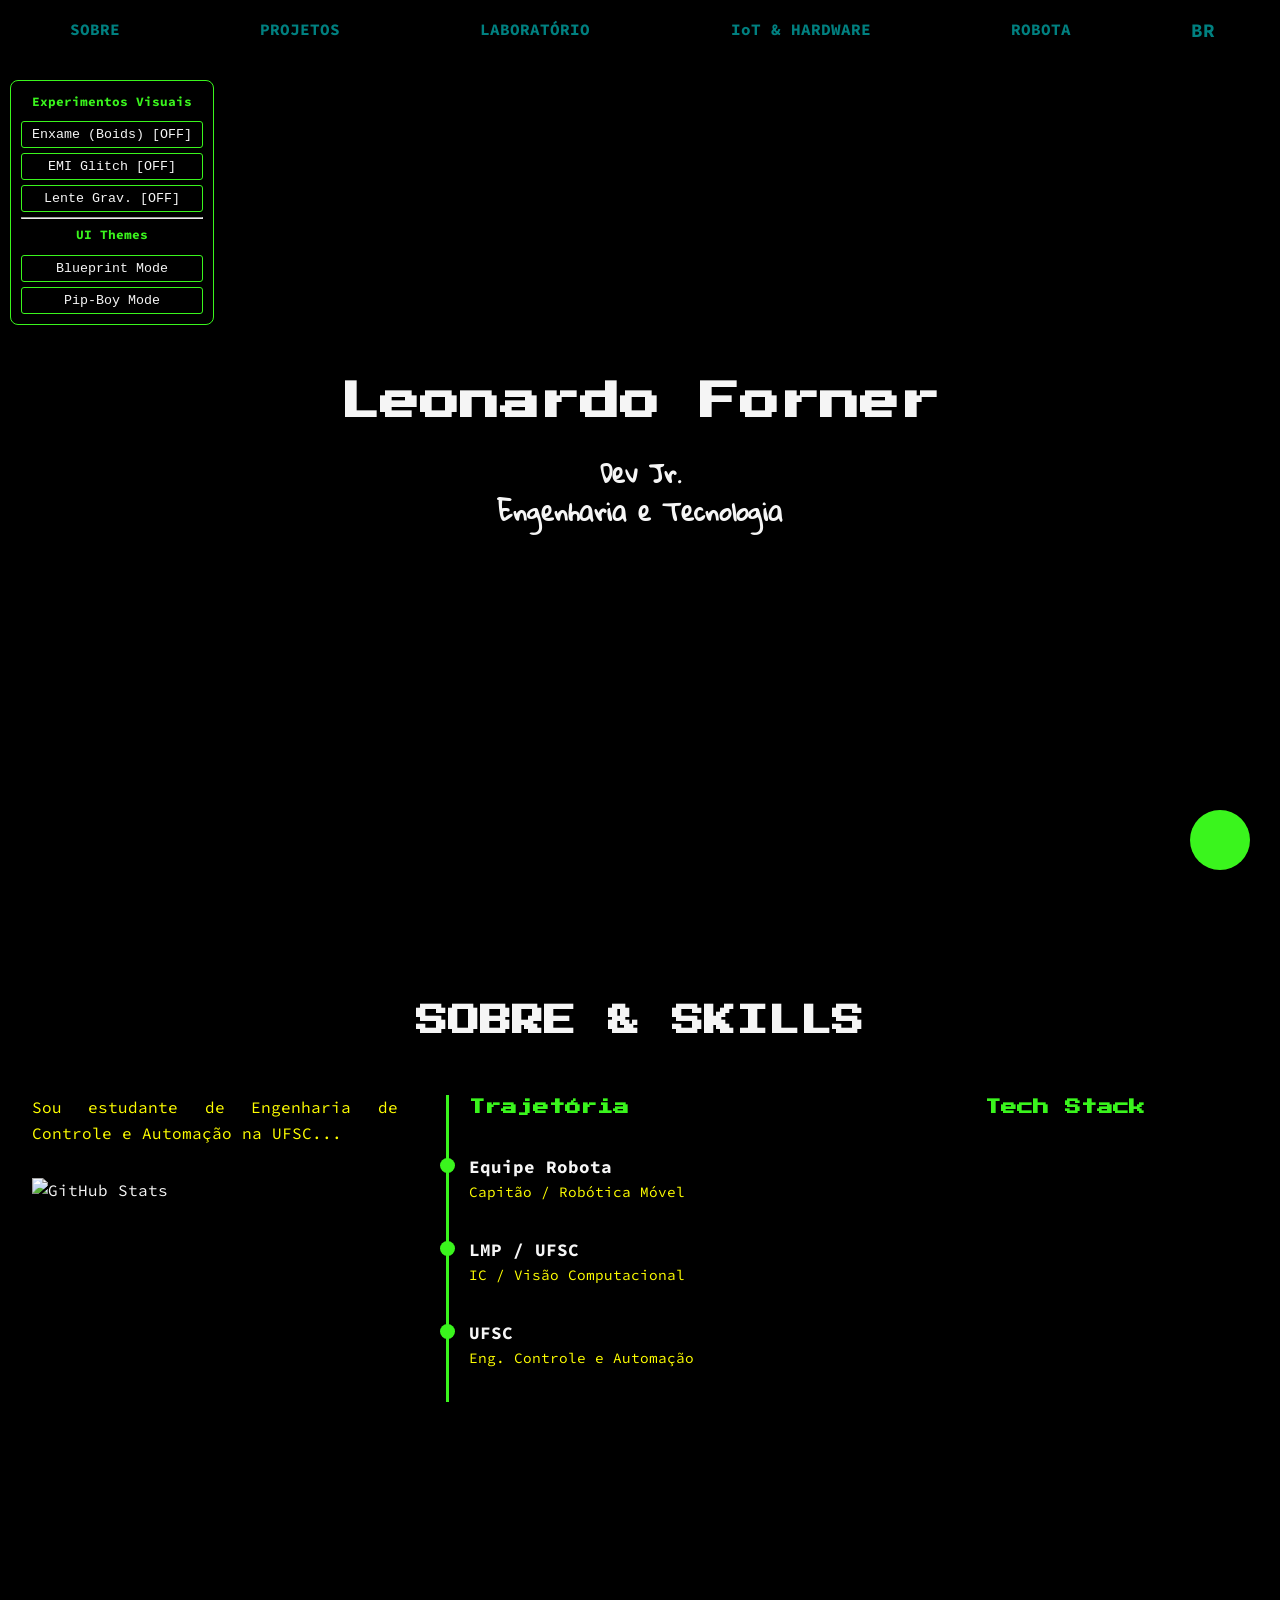
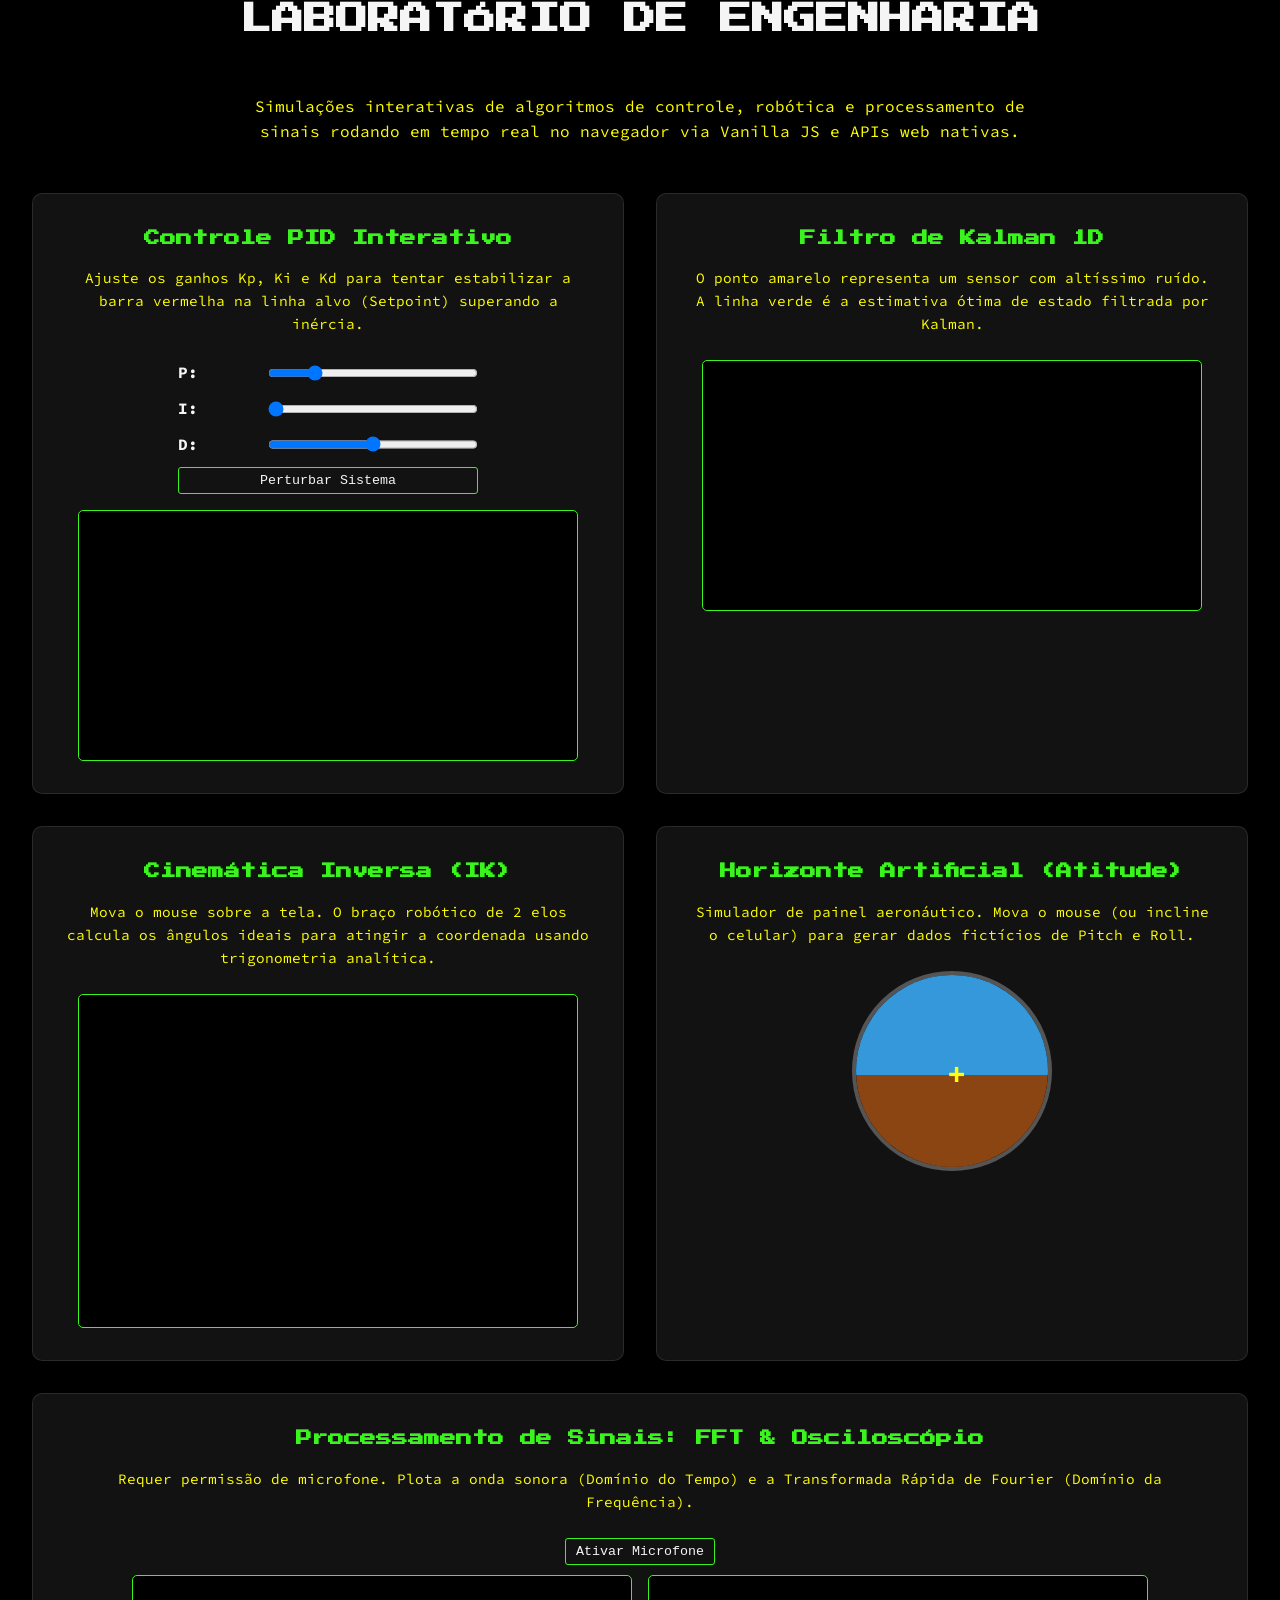
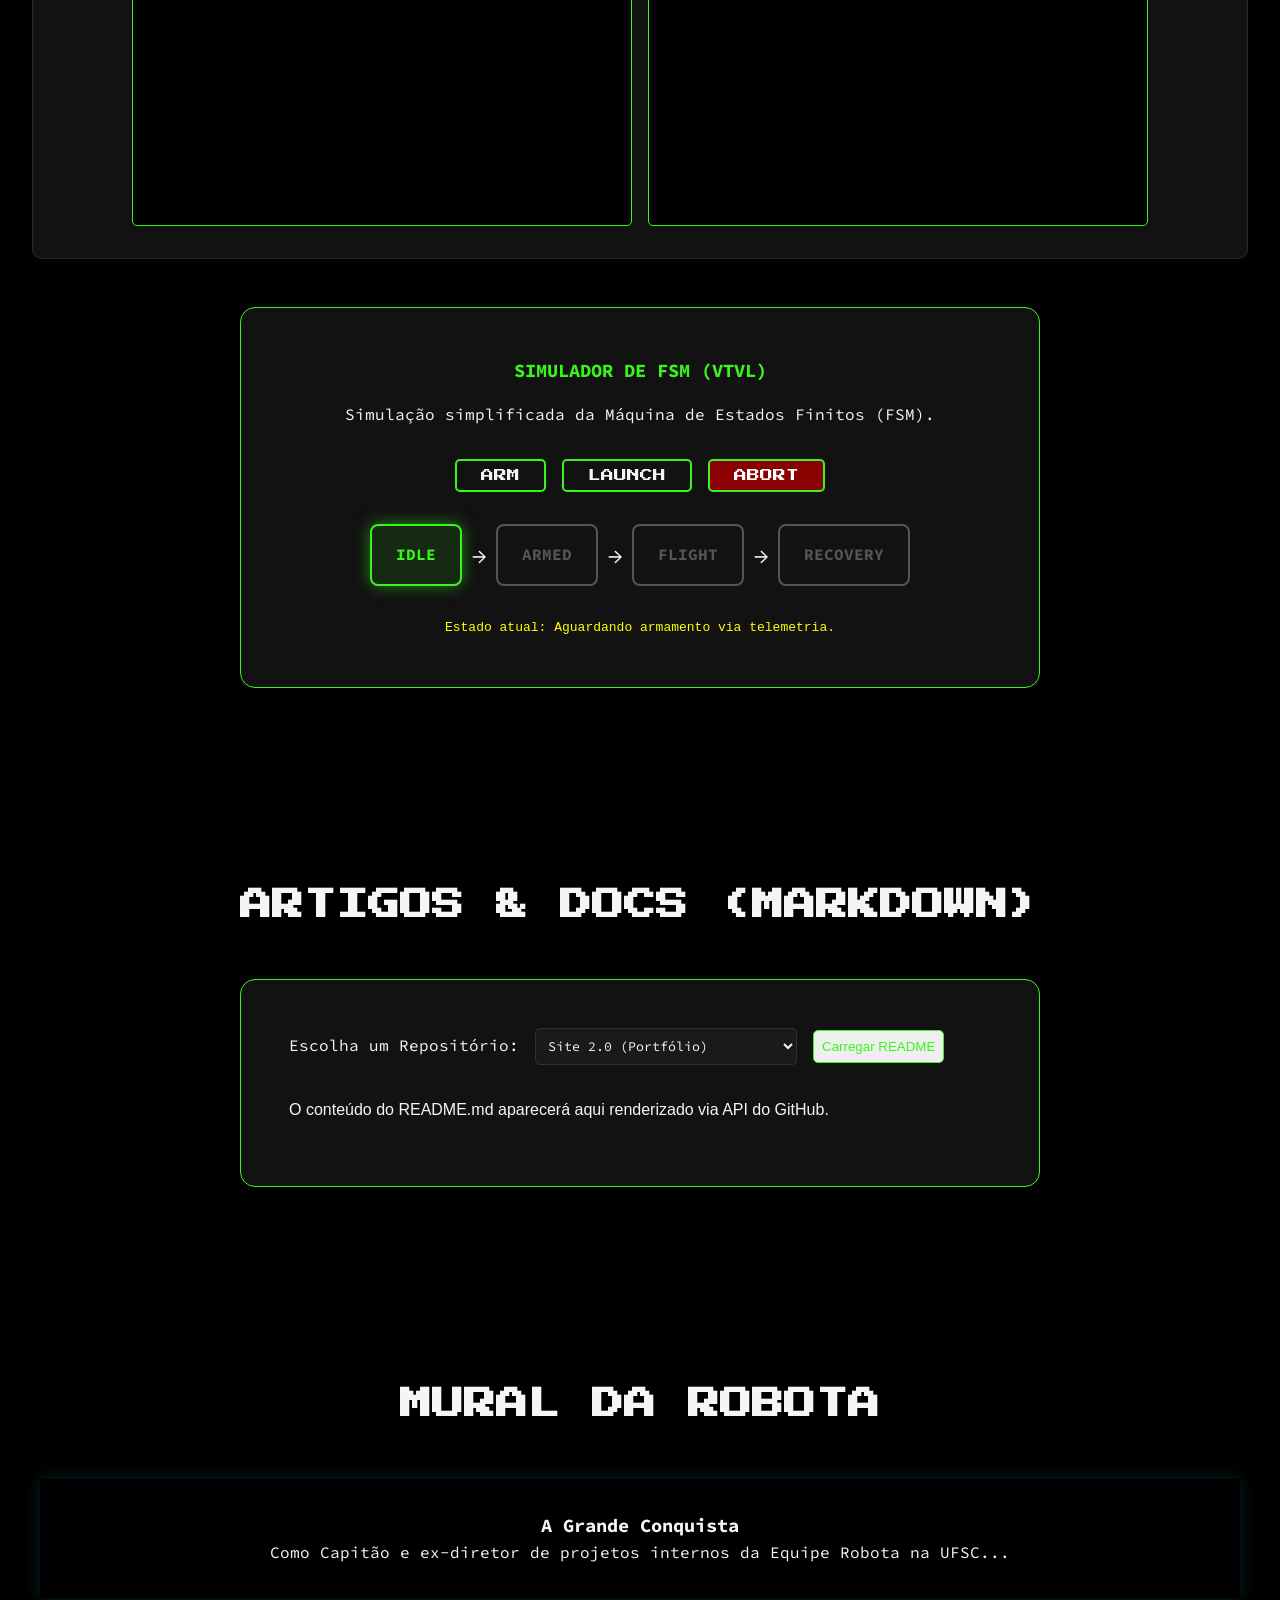
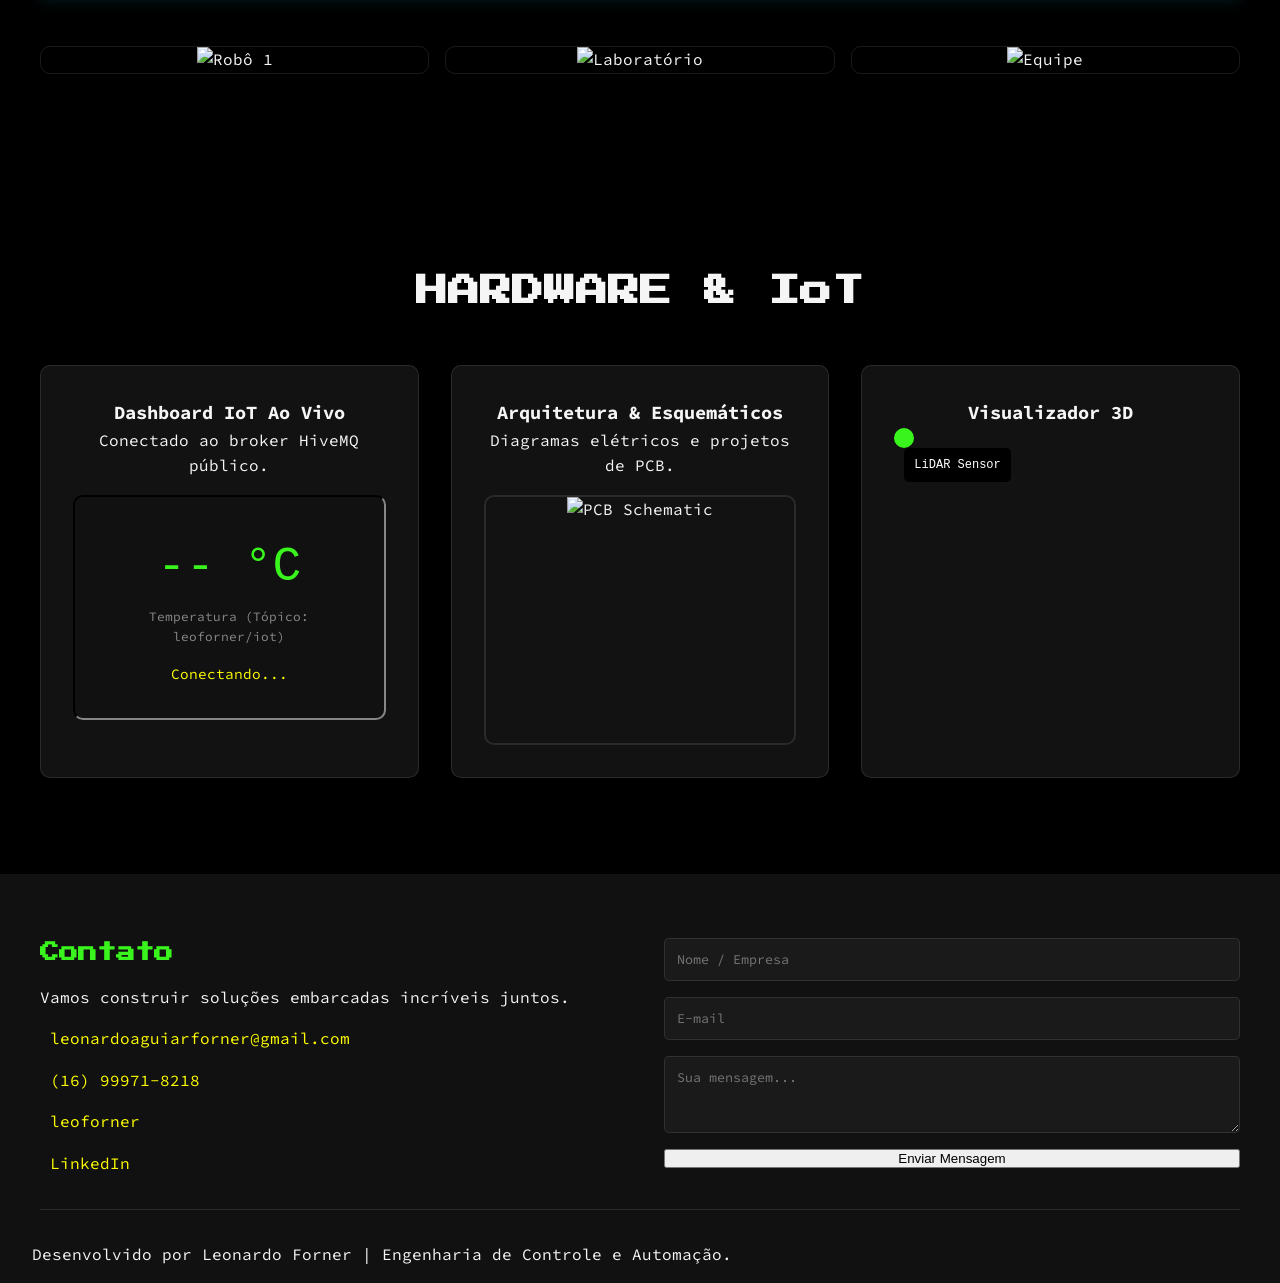
==== commit 9ed36d02: "feat(sandbox): add interactive engineering lab, demoscenes, and projects page" ====
--- a/index.html
+++ b/index.html
@@ -1,69 +1,63 @@
 <!doctype html>
 <html lang="pt-br" data-theme="dark">
-
 <head>
   <meta charset="utf-8">
   <meta name="viewport" content="width=device-width, initial-scale=1">
-  <meta http-equiv="X-UA-Compatible" content="ie=edge">
   <meta name="description" content="Portfólio de Leonardo Forner, Engenheiro de Controle e Automação, IoT e Sistemas Embarcados.">
   <title>Leonardo Forner | Portfólio de Engenharia</title>
   
   <link rel="stylesheet" href="estilosv2.css">
   <link href="https://fonts.googleapis.com/css2?family=Gloria+Hallelujah&family=Press+Start+2P&family=Source+Code+Pro&display=swap" rel="stylesheet">
   
-  <!-- FontAwesome -->
   <script src="https://kit.fontawesome.com/8d3d554381.js" crossorigin="anonymous"></script>
-  
-  <!-- Model Viewer (3D) -->
   <script type="module" src="https://ajax.googleapis.com/ajax/libs/model-viewer/3.1.1/model-viewer.min.js"></script>
-  
-  <!-- Paho MQTT (IoT) -->
   <script src="https://cdnjs.cloudflare.com/ajax/libs/paho-mqtt/1.0.1/mqttws31.min.js"></script>
-
-  <!-- Chart.js (Radar Chart) -->
   <script src="https://cdn.jsdelivr.net/npm/chart.js"></script>
-
-  <!-- Marked.js (Markdown Renderer) -->
   <script src="https://cdn.jsdelivr.net/npm/marked/marked.min.js"></script>
 
   <script src="script.js" defer></script>
+  <script src="lab.js" defer></script>
 </head>
 
 <body>
-  <!-- Canvas Background para as Partículas -->
+  <!-- Efeitos de Fundo/Filtros -->
+  <div id="emi-overlay" class="hidden"></div>
+  <div id="gravitational-lens" class="hidden"></div>
   <canvas id="particles-bg"></canvas>
-
-  <!-- Botão Flutuante (FAB) para Download do CV -->
-  <a href="curriculo.pdf" download class="fab-cv" title="Download CV">
-    <i class="fas fa-file-pdf"></i>
-  </a>
-
-  <!-- Easter Egg Terminal Modal -->
+  <canvas id="boids-bg" class="hidden"></canvas>
+
+  <!-- Painel Flutuante de Demoscenes -->
+  <div class="demoscene-panel">
+    <h4>Experimentos Visuais</h4>
+    <button id="toggle-boids" class="demo-btn">Enxame (Boids) [OFF]</button>
+    <button id="toggle-emi" class="demo-btn">EMI Glitch [OFF]</button>
+    <button id="toggle-lens" class="demo-btn">Lente Grav. [OFF]</button>
+    <hr>
+    <h4>UI Themes</h4>
+    <button id="toggle-blueprint" class="demo-btn">Blueprint Mode</button>
+    <button id="toggle-pipboy" class="demo-btn">Pip-Boy Mode</button>
+  </div>
+
+  <a href="curriculo.pdf" download class="fab-cv" title="Download CV"><i class="fas fa-file-pdf"></i></a>
+
   <div id="terminal-modal" class="terminal-overlay hidden">
     <div class="terminal-window">
       <div class="terminal-header">
-        <span>leo@portfolio:~</span>
-        <button id="close-terminal">x</button>
-      </div>
-      <div id="terminal-output" class="terminal-body">
-        <p>Bem-vindo ao terminal. Digite <span class="highlight">help</span> para comandos.</p>
-      </div>
-      <div class="terminal-input-line">
-        <span>$</span>
-        <input type="text" id="terminal-input" autocomplete="off" spellcheck="false" autofocus>
-      </div>
+        <span>leo@portfolio:~</span><button id="close-terminal">x</button>
+      </div>
+      <div id="terminal-output" class="terminal-body"><p>Bem-vindo. Digite <span class="highlight">help</span>.</p></div>
+      <div class="terminal-input-line"><span>$</span><input type="text" id="terminal-input" autocomplete="off" autofocus></div>
     </div>
   </div>
 
   <nav class="nav">
     <ul class="p-list">
       <li><a href="#sobre" data-i18n="nav_about">SOBRE</a></li>
-      <li><a href="#projetos" data-i18n="nav_projects">PROJETOS</a></li>
+      <li><a href="projetos.html" data-i18n="nav_projects">PROJETOS</a></li>
+      <li><a href="#lab" data-i18n="nav_lab">LABORATÓRIO</a></li>
+      <li><a href="#iot" data-i18n="nav_iot">IoT & HARDWARE</a></li>
       <li><a href="#robota" data-i18n="nav_robota">ROBOTA</a></li>
-      <li><a href="#iot" data-i18n="nav_iot">IoT & HARDWARE</a></li>
-      <li><a href="#fsm" data-i18n="nav_fsm">SIMULADOR</a></li>
       
-      <!-- Controles extras: Tema e Idioma -->
       <li class="nav-controls">
         <button id="lang-toggle" class="theme-btn" aria-label="Language"><i class="fas fa-globe"></i> <span id="current-lang">BR</span></button>
         <button id="theme-toggle" class="theme-btn" aria-label="Theme"><i class="fas fa-sun"></i></button>
@@ -82,7 +76,6 @@
   <main>
     <section class="sobre reveal" id="sobre">
       <h2 class="ts" data-i18n="section_about">SOBRE & SKILLS</h2>
-      
       <div class="about-container">
         <div class="about-text">
           <p data-i18n="about_text">Sou estudante de Engenharia de Controle e Automação na UFSC...</p>
@@ -90,42 +83,96 @@
             <img src="https://github-readme-stats.vercel.app/api?username=leoforner&show_icons=true&theme=transparent&hide_border=true&title_color=3AF51D&text_color=whitesmoke" alt="GitHub Stats">
           </div>
         </div>
-
         <div class="about-timeline">
           <h3 data-i18n="timeline_title">Trajetória</h3>
-          <div class="timeline-item">
-            <div class="timeline-dot"></div>
-            <div class="timeline-content">
-              <h4>Equipe Robota</h4>
-              <p data-i18n="timeline_robota">Capitão / Robótica Móvel</p>
-            </div>
-          </div>
-          <div class="timeline-item">
-            <div class="timeline-dot"></div>
-            <div class="timeline-content">
-              <h4>LMP / UFSC</h4>
-              <p data-i18n="timeline_lmp">Iniciação Científica / Visão Computacional aplicados à Manufatura Aditiva</p>
-            </div>
-          </div>
-          <div class="timeline-item">
-            <div class="timeline-dot"></div>
-            <div class="timeline-content">
-              <h4>UFSC</h4>
-              <p data-i18n="timeline_ufsc">Engenharia de Controle e Automação (2020-Presente)</p>
-            </div>
-          </div>
-        </div>
-
+          <div class="timeline-item"><div class="timeline-dot"></div><div class="timeline-content"><h4>Equipe Robota</h4><p data-i18n="timeline_robota">Capitão / Robótica Móvel</p></div></div>
+          <div class="timeline-item"><div class="timeline-dot"></div><div class="timeline-content"><h4>LMP / UFSC</h4><p data-i18n="timeline_lmp">IC / Visão Computacional</p></div></div>
+          <div class="timeline-item"><div class="timeline-dot"></div><div class="timeline-content"><h4>UFSC</h4><p data-i18n="timeline_ufsc">Eng. Controle e Automação</p></div></div>
+        </div>
         <div class="about-chart">
           <h3 data-i18n="chart_title">Tech Stack</h3>
-          <div class="canvas-container">
-            <canvas id="skillsChart"></canvas>
-          </div>
-        </div>
-      </div>
-    </section>
-
-    <!-- Artigos Markdown via API -->
+          <div class="canvas-container"><canvas id="skillsChart"></canvas></div>
+        </div>
+      </div>
+    </section>
+
+    <!-- O LABORATÓRIO (V7) -->
+    <section class="lab-section reveal" id="lab">
+      <h2 class="ts" data-i18n="section_lab">LABORATÓRIO DE ENGENHARIA</h2>
+      <p class="lab-desc" data-i18n="lab_desc">Simulações interativas de algoritmos de controle, robótica e processamento de sinais rodando em tempo real no navegador via Vanilla JS e APIs web nativas.</p>
+      
+      <div class="lab-grid">
+        <!-- PID Controller -->
+        <div class="lab-card">
+          <h3 data-i18n="lab_pid_title"><i class="fas fa-sliders-h"></i> Controle PID Interativo</h3>
+          <p data-i18n="lab_pid_desc">Ajuste os ganhos Kp, Ki e Kd para tentar estabilizar a barra vermelha na linha alvo (Setpoint) superando a inércia.</p>
+          <div class="pid-controls">
+            <label>P: <input type="range" id="pid-p" min="0" max="0.5" step="0.01" value="0.1"></label>
+            <label>I: <input type="range" id="pid-i" min="0" max="0.05" step="0.001" value="0.00"></label>
+            <label>D: <input type="range" id="pid-d" min="0" max="5" step="0.1" value="2.5"></label>
+            <button id="pid-reset" class="demo-btn">Perturbar Sistema</button>
+          </div>
+          <canvas id="pid-canvas" height="150" class="lab-canvas"></canvas>
+        </div>
+
+        <!-- Kalman Filter -->
+        <div class="lab-card">
+          <h3 data-i18n="lab_kalman_title"><i class="fas fa-wave-square"></i> Filtro de Kalman 1D</h3>
+          <p data-i18n="lab_kalman_desc">O ponto amarelo representa um sensor com altíssimo ruído. A linha verde é a estimativa ótima de estado filtrada por Kalman.</p>
+          <canvas id="kalman-canvas" height="150" class="lab-canvas"></canvas>
+        </div>
+
+        <!-- Cinemática Inversa -->
+        <div class="lab-card">
+          <h3 data-i18n="lab_ik_title"><i class="fas fa-robot"></i> Cinemática Inversa (IK)</h3>
+          <p data-i18n="lab_ik_desc">Mova o mouse sobre a tela. O braço robótico de 2 elos calcula os ângulos ideais para atingir a coordenada usando trigonometria analítica.</p>
+          <canvas id="ik-canvas" height="200" class="lab-canvas"></canvas>
+        </div>
+
+        <!-- Telemetria de Drone -->
+        <div class="lab-card">
+          <h3 data-i18n="lab_horizon_title"><i class="fas fa-plane"></i> Horizonte Artificial (Atitude)</h3>
+          <p data-i18n="lab_horizon_desc">Simulador de painel aeronáutico. Mova o mouse (ou incline o celular) para gerar dados fictícios de Pitch e Roll.</p>
+          <div class="horizon-container">
+            <div id="artificial-horizon">
+               <div class="sky"></div><div class="ground"></div>
+               <div class="crosshair">+</div>
+            </div>
+          </div>
+        </div>
+
+        <!-- Osciloscópio e FFT -->
+        <div class="lab-card full-width">
+          <h3 data-i18n="lab_audio_title"><i class="fas fa-microphone"></i> Processamento de Sinais: FFT & Osciloscópio</h3>
+          <p data-i18n="lab_audio_desc">Requer permissão de microfone. Plota a onda sonora (Domínio do Tempo) e a Transformada Rápida de Fourier (Domínio da Frequência).</p>
+          <button id="start-audio-btn" class="demo-btn" style="margin-bottom: 10px;">Ativar Microfone <i class="fas fa-play"></i></button>
+          <div class="audio-canvases">
+            <canvas id="osc-canvas" height="150" class="lab-canvas"></canvas>
+            <canvas id="fft-canvas" height="150" class="lab-canvas"></canvas>
+          </div>
+        </div>
+
+      </div>
+
+      <!-- Simulador FSM (Mantido do V5) -->
+      <div class="fsm-container" style="margin-top: 3rem;">
+        <h3 data-i18n="section_fsm" style="color: var(--color-accent); margin-bottom:1rem;">SIMULADOR DE FSM (VTVL)</h3>
+        <p data-i18n="fsm_desc">Simulação simplificada da Máquina de Estados Finitos (FSM).</p>
+        <div class="fsm-controls">
+          <button id="fsm-btn-arm" class="fsm-btn">ARM</button>
+          <button id="fsm-btn-launch" class="fsm-btn">LAUNCH</button>
+          <button id="fsm-btn-abort" class="fsm-btn" style="background-color: darkred; color: white;">ABORT</button>
+        </div>
+        <div class="fsm-diagram">
+          <div class="fsm-state active" id="state-idle">IDLE</div><div class="fsm-arrow">→</div>
+          <div class="fsm-state" id="state-armed">ARMED</div><div class="fsm-arrow">→</div>
+          <div class="fsm-state" id="state-flight">FLIGHT</div><div class="fsm-arrow">→</div>
+          <div class="fsm-state" id="state-recovery">RECOVERY</div>
+        </div>
+        <p class="fsm-status-text" id="fsm-status-log">Estado atual: Aguardando armamento via telemetria.</p>
+      </div>
+    </section>
+
     <section class="artigos reveal" id="artigos">
       <h2 class="ts" data-i18n="section_articles">ARTIGOS & DOCS (MARKDOWN)</h2>
       <div class="notion-card markdown-container">
@@ -135,36 +182,12 @@
             <option value="leoforner/site2.0">Site 2.0 (Portfólio)</option>
             <option value="leoforner/Holographic-Clock-Firmware">Holographic Clock Firmware</option>
             <option value="leoforner/AndroidAudioVideoRecorder">Android Audio/Video Recorder</option>
-            <!-- Adicione mais repos dinamicamente ou manualmente -->
           </select>
           <button id="load-md-btn" class="repo-link" data-i18n="md_btn">Carregar README</button>
         </div>
         <div id="markdown-content" class="md-content">
           <p data-i18n="md_placeholder">O conteúdo do README.md aparecerá aqui renderizado via API do GitHub.</p>
         </div>
-      </div>
-    </section>
-
-    <!-- Simulador FSM -->
-    <section class="fsm-section reveal" id="fsm">
-      <h2 class="ts" data-i18n="section_fsm">SIMULADOR DE FSM (VTVL)</h2>
-      <div class="fsm-container">
-        <p data-i18n="fsm_desc">Interaja com a simulação simplificada da Máquina de Estados Finitos (FSM) que roda no computador de bordo do VTVL.</p>
-        <div class="fsm-controls">
-          <button id="fsm-btn-arm" class="fsm-btn">ARM</button>
-          <button id="fsm-btn-launch" class="fsm-btn">LAUNCH</button>
-          <button id="fsm-btn-abort" class="fsm-btn" style="background-color: darkred; color: white;">ABORT</button>
-        </div>
-        <div class="fsm-diagram">
-          <div class="fsm-state active" id="state-idle">IDLE</div>
-          <div class="fsm-arrow">→</div>
-          <div class="fsm-state" id="state-armed">ARMED</div>
-          <div class="fsm-arrow">→</div>
-          <div class="fsm-state" id="state-flight">FLIGHT</div>
-          <div class="fsm-arrow">→</div>
-          <div class="fsm-state" id="state-recovery">RECOVERY</div>
-        </div>
-        <p class="fsm-status-text" id="fsm-status-log">Estado atual: Aguardando armamento via telemetria.</p>
       </div>
     </section>
 
@@ -176,7 +199,6 @@
           <h3 data-i18n="robota_title">A Grande Conquista</h3>
           <p data-i18n="robota_desc">Como Capitão e ex-diretor de projetos internos da Equipe Robota na UFSC...</p>
         </div>
-        
         <div class="robota-gallery">
           <div class="gallery-item"><img src="https://images.unsplash.com/photo-1485827404703-89b55fcc595e?auto=format&fit=crop&w=400&q=80" alt="Robô 1"></div>
           <div class="gallery-item"><img src="https://images.unsplash.com/photo-1581091226825-a6a2a5aee158?auto=format&fit=crop&w=400&q=80" alt="Laboratório"></div>
@@ -185,76 +207,18 @@
       </div>
     </section>
 
-    <section class="projetos reveal" id="projetos">
-      <div class="pro">
-        <h2 class="tp" data-i18n="section_projects">PROJETOS & SOFTWARE</h2>
-        
-        <h3 style="color: var(--color-accent); margin-bottom: 2rem; font-family: var(--font-headings); font-size: 1.2rem;" data-i18n="top_projects_title">Projetos de Maior Impacto</h3>
-        <div class="top-projects-grid">
-          
-          <div class="project-card impact-card">
-            <h3 data-i18n="proj1_title">Marine Height Logger (LidarBox)</h3>
-            <div class="project-tags"><span class="badge">C++</span> <span class="badge">LiDAR</span> <span class="badge">IMU</span></div>
-            <p data-i18n="proj1_desc">Datalogger embarcado de alta precisão...</p>
-            <div class="impact-card-links">
-              <a href="https://github.com/leoforner/MarineHeightLogger" target="_blank" class="repo-link"><i class="fab fa-github"></i> Repositório</a>
-              <a href="projetos/lidarbox/index.html" class="repo-link" style="border-color: #fff; color: #fff;">Ler Mais</a>
-            </div>
-          </div>
-
-          <div class="project-card impact-card">
-            <h3 data-i18n="proj2_title">Computador de Voo VTVL</h3>
-            <div class="project-tags"><span class="badge">ESP32</span> <span class="badge">FSM</span> <span class="badge">ESP-NOW</span> <span class="badge">PID/TVC</span></div>
-            <p data-i18n="proj2_desc">Arquitetura e programação do computador de bordo...</p>
-            <div class="impact-card-links">
-              <a href="https://github.com/leoforner/VTVL_FlightComputer" target="_blank" class="repo-link"><i class="fab fa-github"></i> Repositório</a>
-              <a href="projetos/vtvl/index.html" class="repo-link" style="border-color: #fff; color: #fff;">Ler Mais</a>
-            </div>
-          </div>
-
-          <div class="project-card impact-card">
-            <h3 data-i18n="proj3_title">Robótica Móvel Autônoma</h3>
-            <div class="project-tags"><span class="badge">Hardware Design</span> <span class="badge">Sensor Fusion</span> <span class="badge">PCB</span></div>
-            <p data-i18n="proj3_desc">Prototipagem, design de hardware e calibração de firmware...</p>
-            <div class="impact-card-links">
-              <a href="https://github.com/leoforner/RobotaMobile" target="_blank" class="repo-link"><i class="fab fa-github"></i> Repositório</a>
-              <a href="projetos/robota/index.html" class="repo-link" style="border-color: #fff; color: #fff;">Ler Mais</a>
-            </div>
-          </div>
-
-        </div>
-
-        <hr style="border: 1px solid var(--color-card-border); margin: 3rem 0;">
-
-        <h3 style="color: var(--color-text-main); margin-bottom: 2rem;" data-i18n="other_projects_title">Outros Repositórios (GitHub)</h3>
-
-        <div id="project-filters" class="project-filters">
-          <button class="filter-btn active" data-filter="all">Todos</button>
-          <button class="filter-btn" data-filter="html">Web</button>
-          <button class="filter-btn" data-filter="python">Python</button>
-          <button class="filter-btn" data-filter="c++">C/C++</button>
-        </div>
-
-        <div id="github-projects" class="projects-grid"></div>
-      </div>
-    </section>
-
     <section class="iot-section reveal" id="iot">
       <h2 class="ts" data-i18n="section_iot">HARDWARE & IoT</h2>
       <div class="eng-grid">
-        
         <div class="iot-card">
           <h3 data-i18n="iot_title"><i class="fas fa-wifi"></i> Dashboard IoT Ao Vivo</h3>
-          <p data-i18n="iot_desc">Conectado ao broker HiveMQ público. Aguardando dados de telemetria.</p>
+          <p data-i18n="iot_desc">Conectado ao broker HiveMQ público.</p>
           <div class="iot-monitor">
-            <div class="sensor-value">
-              <span id="mqtt-temp">--</span> °C
-            </div>
+            <div class="sensor-value"><span id="mqtt-temp">--</span> °C</div>
             <div class="sensor-label">Temperatura (Tópico: leoforner/iot)</div>
             <div class="mqtt-status" id="mqtt-status">Conectando...</div>
           </div>
         </div>
-
         <div class="iot-card">
           <h3 data-i18n="schem_title"><i class="fas fa-microchip"></i> Arquitetura & Esquemáticos</h3>
           <p data-i18n="schem_desc">Diagramas elétricos e projetos de PCB.</p>
@@ -262,26 +226,18 @@
             <img src="https://images.unsplash.com/photo-1517077304055-6e89abbf09b0?auto=format&fit=crop&w=400&q=80" alt="PCB Schematic" class="schem-img">
           </div>
         </div>
-
         <div class="model-card">
           <h3 data-i18n="3d_title"><i class="fas fa-cube"></i> Visualizador 3D</h3>
-          <model-viewer src="https://modelviewer.dev/shared-assets/models/Astronaut.glb" 
-                        alt="Modelo 3D" 
-                        auto-rotate 
-                        camera-controls 
-                        style="width: 100%; height: 250px; background-color: var(--color-input-bg); border-radius: 10px;">
-              <!-- Hotspots de Componentização -->
+          <model-viewer src="https://modelviewer.dev/shared-assets/models/Astronaut.glb" alt="Modelo 3D" auto-rotate camera-controls style="width: 100%; height: 250px; background-color: var(--color-input-bg); border-radius: 10px;">
               <button class="hotspot" slot="hotspot-visor" data-position="0 1.5 0.3" data-normal="0 0 1">
-                  <div class="annotation">LiDAR Sensor (Top)</div>
+                  <div class="annotation">LiDAR Sensor</div>
               </button>
           </model-viewer>
         </div>
-
       </div>
     </section>
   </main>
 
-  <!-- Rodapé Refatorado e Moderno -->
   <footer class="footer-modern">
     <div class="footer-container">
       <div class="footer-contact">
--- a/estilosv2.css
+++ b/estilosv2.css
@@ -6,7 +6,7 @@
   --color-accent: #3AF51D;
   --color-nav-bg: rgba(0, 0, 0, 0.9);
   --color-nav-link: teal;
-  --color-footer-bg: #666666;
+  --color-footer-bg: #111111;
   --color-overlay: rgba(0, 0, 0, 0.7);
   --color-card-bg: rgba(20, 20, 20, 0.9);
   --color-card-border: rgba(255, 255, 255, 0.1);
@@ -24,280 +24,268 @@
   --color-accent: #2e8b57;
   --color-nav-bg: rgba(255, 255, 255, 0.9);
   --color-nav-link: #333;
-  --color-footer-bg: #cccccc;
+  --color-footer-bg: #dddddd;
   --color-overlay: rgba(255, 255, 255, 0.8);
   --color-card-bg: rgba(255, 255, 255, 0.9);
   --color-card-border: rgba(0, 0, 0, 0.1);
   --color-input-bg: #ffffff;
 }
 
+/* ----------------- Themes Especiais (V7) ----------------- */
+
+/* Blueprint Mode */
+body.blueprint-mode {
+  --color-bg-main: #003366 !important;
+  --color-text-main: #ffffff !important;
+  --color-text-secondary: #add8e6 !important;
+  --color-accent: #ffffff !important;
+  --color-card-bg: rgba(0, 51, 102, 0.9) !important;
+  --color-card-border: #ffffff !important;
+  background-color: var(--color-bg-main);
+  background-image: 
+    linear-gradient(rgba(255, 255, 255, 0.2) 1px, transparent 1px),
+    linear-gradient(90deg, rgba(255, 255, 255, 0.2) 1px, transparent 1px),
+    linear-gradient(rgba(255, 255, 255, 0.1) 1px, transparent 1px),
+    linear-gradient(90deg, rgba(255, 255, 255, 0.1) 1px, transparent 1px);
+  background-size: 100px 100px, 100px 100px, 20px 20px, 20px 20px;
+}
+body.blueprint-mode * { font-family: 'Courier New', Courier, monospace !important; }
+
+/* Pip-Boy Mode */
+body.pipboy-mode {
+  --color-bg-main: #000000 !important;
+  --color-text-main: #14fd2a !important;
+  --color-text-secondary: #14fd2a !important;
+  --color-accent: #14fd2a !important;
+  --color-card-bg: transparent !important;
+  --color-card-border: #14fd2a !important;
+  background-color: var(--color-bg-main);
+  text-shadow: 0 0 5px #14fd2a;
+  box-shadow: inset 0 0 100px rgba(20, 253, 42, 0.2);
+}
+body.pipboy-mode::after {
+  content: ""; position: fixed; top: 0; left: 0; width: 100vw; height: 100vh;
+  background: linear-gradient(rgba(18, 16, 16, 0) 50%, rgba(0, 0, 0, 0.25) 50%), linear-gradient(90deg, rgba(255, 0, 0, 0.06), rgba(0, 255, 0, 0.02), rgba(0, 0, 255, 0.06));
+  background-size: 100% 4px, 6px 100%; z-index: 99999; pointer-events: none; opacity: 0.8;
+}
+
+/* Konami Matrix Effect */
+body.matrix-mode {
+  background-color: black !important; color: #0f0 !important; font-family: monospace !important;
+}
+body.matrix-mode * {
+  color: #0f0 !important; background-color: black !important;
+  border-color: #0f0 !important; font-family: monospace !important; box-shadow: none !important;
+}
+
+/* ----------------- Shaders & Demoscenes (V7) ----------------- */
+
+/* EMI Glitch */
+#emi-overlay {
+  position: fixed; top: 0; left: 0; width: 100vw; height: 100vh;
+  background: rgba(255,255,255,0.05); z-index: 9998; pointer-events: none;
+  animation: glitch 0.5s infinite;
+}
+@keyframes glitch {
+  0% { transform: translate(0) }
+  20% { transform: translate(-5px, 5px) }
+  40% { transform: translate(-5px, -5px) }
+  60% { transform: translate(5px, 5px) }
+  80% { transform: translate(5px, -5px) }
+  100% { transform: translate(0) }
+}
+.hidden { display: none !important; }
+
+/* Gravitational Lens */
+#gravitational-lens {
+  position: fixed; width: 300px; height: 300px; border-radius: 50%;
+  pointer-events: none; z-index: 9997; transform: translate(-50%, -50%);
+  backdrop-filter: blur(10px) invert(10%) hue-rotate(90deg);
+  box-shadow: 0 0 50px rgba(255,255,255,0.2) inset;
+}
+
+/* Demoscene Panel */
+.demoscene-panel {
+  position: fixed; top: 80px; left: 10px; background: rgba(0,0,0,0.8);
+  border: 1px solid var(--color-accent); padding: 10px; border-radius: 8px; z-index: 10000;
+  display: flex; flex-direction: column; gap: 5px; font-size: 0.8rem;
+}
+.demoscene-panel h4 { color: var(--color-accent); margin-bottom: 5px; text-align: center; }
+.demo-btn {
+  background: transparent; border: 1px solid var(--color-accent); color: var(--color-text-main);
+  padding: 5px 10px; cursor: pointer; border-radius: 3px; font-family: monospace; transition: all 0.3s;
+}
+.demo-btn:hover { background: var(--color-accent); color: #000; }
+.demo-btn.active { background: var(--color-accent); color: #000; font-weight: bold; }
+
 /* ----------------- Reset & Global ----------------- */
-html {
-  scroll-behavior: smooth;
-  transition: background-color 0.4s ease, color 0.4s ease;
-}
-
+html { scroll-behavior: smooth; transition: background-color 0.4s ease, color 0.4s ease; }
 * { margin: 0; padding: 0; box-sizing: border-box; }
-
-body {
-  font-family: var(--font-base);
-  background-color: var(--color-bg-main);
-  color: var(--color-text-main);
-  line-height: 1.6;
-}
-
+body { font-family: var(--font-base); background-color: var(--color-bg-main); color: var(--color-text-main); line-height: 1.6; }
 a { text-decoration: none; color: inherit; transition: color 0.3s ease; }
-
 .reveal { opacity: 0; transform: translateY(40px); transition: all 0.8s ease; }
 .reveal.active { opacity: 1; transform: translateY(0); }
 
-/* ----------------- Floating Action Button (CV) ----------------- */
-.fab-cv {
-  position: fixed;
-  bottom: 30px;
-  right: 30px;
-  background-color: var(--color-accent);
-  color: #000;
-  width: 60px;
-  height: 60px;
-  border-radius: 50%;
-  display: flex;
-  justify-content: center;
-  align-items: center;
-  font-size: 1.5rem;
-  box-shadow: 0 4px 10px rgba(0,0,0,0.5);
-  z-index: 9999;
-  transition: transform 0.3s ease;
-}
+/* Backgrounds */
+#particles-bg, #boids-bg { position: fixed; top: 0; left: 0; width: 100vw; height: 100vh; z-index: -1; pointer-events: none; }
+
+.fab-cv { position: fixed; bottom: 30px; right: 30px; background-color: var(--color-accent); color: #000; width: 60px; height: 60px; border-radius: 50%; display: flex; justify-content: center; align-items: center; font-size: 1.5rem; box-shadow: 0 4px 10px rgba(0,0,0,0.5); z-index: 9999; transition: transform 0.3s ease; }
 .fab-cv:hover { transform: scale(1.1); color: #000; }
 
-/* ----------------- Terminal Easter Egg ----------------- */
-.terminal-overlay {
-  position: fixed;
-  top: 0; left: 0; width: 100vw; height: 100vh;
-  background-color: rgba(0,0,0,0.8);
-  z-index: 10000;
-  display: flex; justify-content: center; align-items: center;
-  opacity: 1; transition: opacity 0.3s ease;
-}
-.terminal-overlay.hidden {
-  opacity: 0; pointer-events: none;
-}
-.terminal-window {
-  width: 80%; max-width: 800px; height: 60vh;
-  background-color: #1e1e1e; border-radius: 8px;
-  display: flex; flex-direction: column; overflow: hidden;
-  box-shadow: 0 10px 30px rgba(0,0,0,0.8);
-}
-.terminal-header {
-  background-color: #333; color: #fff; padding: 5px 15px;
-  display: flex; justify-content: space-between; align-items: center;
-  font-family: monospace;
-}
-.terminal-header button {
-  background: red; color: white; border: none;
-  border-radius: 50%; width: 15px; height: 15px;
-  cursor: pointer; font-size: 10px;
-}
-.terminal-body {
-  padding: 15px; color: #0f0; font-family: monospace;
-  flex-grow: 1; overflow-y: auto; font-size: 1rem;
-}
-.terminal-input-line {
-  display: flex; padding: 0 15px 15px 15px;
-  color: #0f0; font-family: monospace;
-}
-.terminal-input-line input {
-  background: transparent; border: none; color: #0f0;
-  font-family: monospace; font-size: 1rem; flex-grow: 1; margin-left: 10px;
-  outline: none;
-}
-.highlight { color: #fff; font-weight: bold; }
-
-/* ----------------- Navigation ----------------- */
-.nav {
-  background-color: var(--color-nav-bg);
-  position: fixed; width: 100%; height: 60px; top: 0; z-index: 1000;
-  display: flex; align-items: center; box-shadow: 0 2px 10px rgba(0,0,0,0.2);
-}
+/* Nav */
+.nav { background-color: var(--color-nav-bg); position: fixed; width: 100%; height: 60px; top: 0; z-index: 1000; display: flex; align-items: center; box-shadow: 0 2px 10px rgba(0,0,0,0.2); }
 .p-list { display: flex; justify-content: space-around; list-style: none; width: 100%; align-items: center; }
 .nav a { color: var(--color-nav-link); font-weight: bold; padding: 10px 20px; transition: color 0.4s; }
 .nav a:hover { color: var(--color-accent); }
 .nav-controls { display: flex; gap: 15px; align-items: center; }
-.theme-btn {
-  background: none; border: none; color: var(--color-nav-link);
-  font-size: 1.2rem; cursor: pointer; transition: color 0.3s;
-  font-family: var(--font-base); font-weight: bold;
-}
+.theme-btn { background: none; border: none; color: var(--color-nav-link); font-size: 1.2rem; cursor: pointer; transition: color 0.3s; font-family: var(--font-base); font-weight: bold; }
 .theme-btn:hover { color: var(--color-accent); }
 
-/* ----------------- Header & Typewriter ----------------- */
-.header {
-  background-image: linear-gradient(var(--color-overlay), var(--color-overlay)), url("https://i.pinimg.com/originals/13/31/20/13312045ba691fcb8d1fbae330d937e0.gif");
-  background-size: cover; background-position: center;
-  min-height: 100vh; display: flex; justify-content: center; align-items: center;
-}
+/* Header */
+.header { min-height: 100vh; display: flex; justify-content: center; align-items: center; }
 .ap { text-align: center; }
 .title { font-family: var(--font-headings); font-size: 2.5rem; margin-bottom: 20px; }
 .sub-title { font-family: var(--font-accents); font-size: 1.5rem; min-height: 2rem; color: var(--color-text-main); }
 
-/* ----------------- Sobre, Timeline & Radar ----------------- */
-.sobre { background-color: var(--color-bg-main); padding: 6rem 2rem; text-align: center; }
+/* Sections */
+.sobre, .lab-section, .robota-section, .iot-section, .artigos, .projetos { background-color: transparent; padding: 6rem 2rem; text-align: center; }
 .ts, .tp, .tm { font-family: var(--font-headings); font-size: 2rem; margin-bottom: 3rem; }
 
-.about-container {
-  display: flex; max-width: 1400px; margin: 0 auto; gap: 3rem;
-  justify-content: space-between; align-items: flex-start; text-align: left;
-}
+/* Sobre */
+.about-container { display: flex; max-width: 1400px; margin: 0 auto; gap: 3rem; justify-content: space-between; align-items: flex-start; text-align: left; }
 .about-text { flex: 1; min-width: 300px; }
 .about-text p { font-size: 1rem; color: var(--color-text-secondary); margin-bottom: 2rem; text-align: justify; }
 .github-stats img { max-width: 100%; height: auto; }
-
 .about-timeline { flex: 1; border-left: 3px solid var(--color-accent); padding-left: 20px; min-width: 250px; }
 .about-timeline h3 { margin-bottom: 2rem; color: var(--color-accent); font-family: var(--font-headings); font-size: 1rem; }
 .timeline-item { position: relative; margin-bottom: 2rem; }
-.timeline-dot {
-  position: absolute; left: -29px; top: 5px; width: 15px; height: 15px;
-  background-color: var(--color-accent); border-radius: 50%;
-}
+.timeline-dot { position: absolute; left: -29px; top: 5px; width: 15px; height: 15px; background-color: var(--color-accent); border-radius: 50%; }
 .timeline-content h4 { color: var(--color-text-main); font-size: 1.1rem; }
 .timeline-content p { color: var(--color-text-secondary); font-size: 0.9rem; }
-
 .about-chart { flex: 1; min-width: 300px; text-align: center; }
 .about-chart h3 { color: var(--color-accent); font-family: var(--font-headings); font-size: 1rem; margin-bottom: 2rem; }
 .canvas-container { width: 100%; max-width: 350px; margin: 0 auto; }
 
-/* ----------------- Artigos / Pesquisa ----------------- */
-.artigos { padding: 4rem 2rem; background-color: var(--color-card-bg); text-align: center; }
-.notion-card {
-  max-width: 700px; margin: 0 auto; background: var(--color-bg-main);
-  padding: 3rem; border-radius: 15px; border: 1px solid var(--color-accent);
-}
-.notion-icon { font-size: 3rem; color: var(--color-accent); margin-bottom: 1rem; }
-.notion-card h3 { font-size: 1.5rem; margin-bottom: 1rem; color: var(--color-text-main); }
-.notion-card p { margin-bottom: 2rem; color: var(--color-text-secondary); text-align: justify; }
-.research-highlight { border: 2px solid #ffcc00; box-shadow: 0 0 15px rgba(255,204,0,0.2); }
-.research-highlight .notion-icon { color: #ffcc00; }
-
-/* ----------------- Mural da Robota ----------------- */
-.robota-section { background-color: var(--color-bg-main); padding: 6rem 2rem; text-align: center; }
+/* ----------------- LABORATÓRIO (V7) ----------------- */
+.lab-desc { max-width: 800px; margin: 0 auto 3rem auto; color: var(--color-text-secondary); }
+.lab-grid { display: grid; grid-template-columns: repeat(auto-fit, minmax(400px, 1fr)); gap: 2rem; max-width: 1400px; margin: 0 auto; }
+.lab-card { background: var(--color-card-bg); border: 1px solid var(--color-card-border); padding: 2rem; border-radius: 10px; display: flex; flex-direction: column; align-items: center; text-align: center; }
+.lab-card.full-width { grid-column: 1 / -1; }
+.lab-card h3 { color: var(--color-accent); margin-bottom: 1rem; font-family: var(--font-headings); font-size: 1rem; }
+.lab-card p { font-size: 0.9rem; margin-bottom: 1.5rem; color: var(--color-text-secondary); }
+.lab-canvas { background: #000; border: 1px solid var(--color-accent); border-radius: 5px; width: 100%; max-width: 500px; }
+.audio-canvases { display: flex; gap: 1rem; width: 100%; justify-content: center; flex-wrap: wrap; }
+
+/* PID Controls */
+.pid-controls { display: flex; flex-direction: column; gap: 10px; width: 100%; max-width: 300px; margin-bottom: 1rem; }
+.pid-controls label { display: flex; justify-content: space-between; font-weight: bold; }
+.pid-controls input[type=range] { width: 70%; }
+
+/* Artificial Horizon */
+.horizon-container { width: 200px; height: 200px; border-radius: 50%; overflow: hidden; border: 4px solid #555; position: relative; background: #000; }
+#artificial-horizon { width: 400px; height: 400px; position: absolute; top: -100px; left: -100px; transition: transform 0.1s; }
+.sky { width: 100%; height: 50%; background: #3498db; }
+.ground { width: 100%; height: 50%; background: #8b4513; }
+.crosshair { position: absolute; top: 50%; left: 50%; transform: translate(-50%, -50%); color: yellow; font-size: 2rem; font-weight: bold; z-index: 10; }
+
+/* FSM Simulator */
+.fsm-container { max-width: 800px; margin: 0 auto; background: var(--color-card-bg); padding: 3rem; border-radius: 15px; border: 1px solid var(--color-accent); }
+.fsm-controls { margin: 2rem 0; display: flex; justify-content: center; gap: 1rem; }
+.fsm-btn { background: transparent; border: 2px solid var(--color-accent); color: var(--color-text-main); padding: 0.5rem 1.5rem; border-radius: 5px; cursor: pointer; font-family: var(--font-headings); font-size: 0.8rem; transition: all 0.3s ease; }
+.fsm-btn:hover { background: var(--color-accent); color: #000; }
+.fsm-diagram { display: flex; align-items: center; justify-content: center; flex-wrap: wrap; gap: 10px; margin-bottom: 2rem; }
+.fsm-state { padding: 1rem 1.5rem; border: 2px solid #555; border-radius: 8px; color: #555; font-weight: bold; transition: all 0.5s ease; }
+.fsm-state.active { border-color: var(--color-accent); color: var(--color-accent); background: rgba(58, 245, 29, 0.1); box-shadow: 0 0 15px rgba(58, 245, 29, 0.5); }
+.fsm-state.error { border-color: red; color: red; background: rgba(255, 0, 0, 0.1); box-shadow: 0 0 15px rgba(255, 0, 0, 0.5); }
+.fsm-arrow { color: var(--color-text-main); font-size: 1.5rem; }
+.fsm-status-text { font-family: monospace; color: yellow; }
+
+/* Markdown Renderer */
+.markdown-container { max-width: 800px; margin: 0 auto; background: var(--color-card-bg); padding: 3rem; border-radius: 15px; border: 1px solid var(--color-accent); text-align: left; }
+.md-controls { display: flex; gap: 1rem; align-items: center; margin-bottom: 2rem; flex-wrap: wrap; }
+.md-controls select { padding: 0.5rem; background: var(--color-input-bg); color: var(--color-text-main); border: 1px solid var(--color-card-border); border-radius: 5px; font-family: var(--font-base); }
+.md-content { font-family: sans-serif; color: var(--color-text-main); line-height: 1.6; }
+.md-content h1, .md-content h2, .md-content h3 { color: var(--color-accent); margin-top: 1rem; margin-bottom: 0.5rem; }
+.md-content p { margin-bottom: 1rem; }
+.md-content pre { background: #111; padding: 1rem; border-radius: 5px; overflow-x: auto; margin-bottom: 1rem; }
+.md-content code { background: #222; color: #ffeb3b; padding: 0.2rem 0.4rem; border-radius: 3px; }
+.md-content img { max-width: 100%; height: auto; }
+
+/* Robota */
 .robota-container { max-width: 1200px; margin: 0 auto; display: flex; flex-direction: column; gap: 3rem; }
 .robota-text { text-align: center; padding: 2rem; border-color: #00bcd4; box-shadow: 0 0 15px rgba(0, 188, 212, 0.2); }
-.robota-text .notion-icon { color: #00bcd4; }
+.robota-text .notion-icon { color: #00bcd4; font-size: 3rem; margin-bottom: 1rem; }
 .robota-gallery { display: grid; grid-template-columns: repeat(auto-fit, minmax(300px, 1fr)); gap: 1rem; }
 .gallery-item { border-radius: 10px; overflow: hidden; border: 1px solid var(--color-card-border); }
 .gallery-item img { width: 100%; height: 250px; object-fit: cover; transition: transform 0.5s ease; }
 .gallery-item:hover img { transform: scale(1.1); }
 
-/* ----------------- Certifications & Awards ----------------- */
-.awards { background-color: var(--color-card-bg); padding: 4rem 2rem; text-align: center; }
-.awards-grid {
-  display: grid; grid-template-columns: repeat(auto-fit, minmax(280px, 1fr));
-  gap: 2rem; max-width: 1200px; margin: 0 auto;
-}
-.award-card {
-  background: var(--color-bg-main); border: 1px solid var(--color-accent);
-  padding: 2rem; border-radius: 15px; display: flex; flex-direction: column; align-items: center; text-align: center;
-  transition: transform 0.3s, box-shadow 0.3s;
-}
-.award-card:hover { transform: translateY(-5px); box-shadow: 0 10px 20px rgba(58, 245, 29, 0.2); }
-.award-icon { font-size: 3rem; color: var(--color-accent); margin-bottom: 1rem; }
-.award-card h3 { color: var(--color-text-main); margin-bottom: 1rem; font-size: 1.2rem; }
-.award-card p { color: var(--color-text-secondary); margin-bottom: 1.5rem; font-size: 0.9rem; flex-grow: 1; }
-
-/* ----------------- GitHub Projects & Impact Projects ----------------- */
-.projetos {
-  background-image: linear-gradient(var(--color-overlay), var(--color-overlay)), url("https://encrypted-tbn0.gstatic.com/images?q=tbn%3AANd9GcQwQLrsPefbqo3sAxoIKtir-N6s5CSfUyKWtYhimtQaboBDXGOB&usqp=CAU");
-  background-size: cover; background-attachment: fixed; min-height: 100vh;
-  padding: 6rem 1rem; text-align: center;
-}
+/* Projetos */
 .pro { max-width: 1200px; margin: 0 auto; }
-
-.top-projects-grid {
-  display: grid; grid-template-columns: repeat(auto-fit, minmax(320px, 1fr)); gap: 2rem; margin-bottom: 3rem;
-}
-.impact-card {
-  border: 2px solid var(--color-accent); box-shadow: 0 0 15px rgba(58, 245, 29, 0.2);
-  background: rgba(0, 0, 0, 0.8);
-}
-.impact-card p { text-align: justify; font-size: 0.95rem; line-height: 1.5; color: var(--color-text-main); }
-
+.top-projects-grid { display: grid; grid-template-columns: repeat(auto-fit, minmax(320px, 1fr)); gap: 2rem; margin-bottom: 3rem; }
+.impact-card { border: 2px solid var(--color-accent); box-shadow: 0 0 15px rgba(58, 245, 29, 0.2); background: var(--color-card-bg); padding: 1.5rem; border-radius: 10px; display: flex; flex-direction: column; text-align: left; }
+.impact-card h3 { color: var(--color-accent); margin-bottom: 0.5rem; }
+.impact-card p { text-align: justify; font-size: 0.95rem; line-height: 1.5; color: var(--color-text-main); margin-bottom: 1rem; flex-grow: 1; }
+.impact-card-links { display: flex; justify-content: space-between; margin-top: 1rem; }
 .project-filters { margin-bottom: 2rem; display: flex; justify-content: center; gap: 1rem; flex-wrap: wrap; }
-.filter-btn {
-  background: transparent; color: var(--color-text-main); border: 2px solid var(--color-accent);
-  padding: 0.5rem 1.5rem; border-radius: 20px; cursor: pointer; font-weight: bold;
-}
+.filter-btn { background: transparent; color: var(--color-text-main); border: 2px solid var(--color-accent); padding: 0.5rem 1.5rem; border-radius: 20px; cursor: pointer; font-weight: bold; }
 .filter-btn.active, .filter-btn:hover { background: var(--color-accent); color: #000; }
-
 .projects-grid { display: grid; grid-template-columns: repeat(auto-fill, minmax(280px, 1fr)); gap: 2rem; }
-.project-card {
-  background: var(--color-card-bg); border: 1px solid var(--color-card-border);
-  border-radius: 10px; padding: 1.5rem; text-align: left; display: flex; flex-direction: column;
-}
+.project-card { background: var(--color-card-bg); border: 1px solid var(--color-card-border); border-radius: 10px; padding: 1.5rem; text-align: left; display: flex; flex-direction: column; }
 .project-card h3 { color: var(--color-accent); margin-bottom: 0.5rem; }
 .project-card p { font-size: 0.9rem; margin-bottom: 1rem; flex-grow: 1; }
 .project-tags { margin-bottom: 1rem; }
 .badge { background: var(--color-accent); color: #000; padding: 0.2rem 0.5rem; border-radius: 5px; font-size: 0.7rem; font-weight: bold; margin-right: 5px; display: inline-block; }
-.repo-link { border: 1px solid var(--color-accent); padding: 0.5rem; text-align: center; border-radius: 5px; color: var(--color-accent); }
+.repo-link { border: 1px solid var(--color-accent); padding: 0.5rem; text-align: center; border-radius: 5px; color: var(--color-accent); transition: all 0.3s; }
 .repo-link:hover { background: var(--color-accent); color: #000; }
 
-/* ----------------- IoT, 3D & Hardware Schematics ----------------- */
-.iot-section { background-color: var(--color-bg-main); padding: 6rem 2rem; text-align: center; }
-.eng-grid {
-  display: grid; grid-template-columns: repeat(auto-fit, minmax(300px, 1fr));
-  gap: 2rem; max-width: 1200px; margin: 0 auto;
-}
-.iot-card, .model-card {
-  background-color: var(--color-card-bg); padding: 2rem; border-radius: 10px;
-  border: 1px solid var(--color-card-border);
-}
-.iot-monitor {
-  background-color: #111; padding: 2rem; border-radius: 10px;
-  margin-top: 1rem; border: 2px inset #333;
-}
+/* IoT & Hardware */
+.eng-grid { display: grid; grid-template-columns: repeat(auto-fit, minmax(300px, 1fr)); gap: 2rem; max-width: 1200px; margin: 0 auto; }
+.iot-card, .model-card { background-color: var(--color-card-bg); padding: 2rem; border-radius: 10px; border: 1px solid var(--color-card-border); position: relative; }
+.iot-monitor { background-color: #111; padding: 2rem; border-radius: 10px; margin-top: 1rem; border: 2px inset #333; }
 .sensor-value { font-size: 3rem; color: var(--color-accent); font-family: monospace; }
 .sensor-label { font-size: 0.8rem; color: #888; margin-bottom: 1rem; }
 .mqtt-status { font-size: 0.9rem; color: yellow; }
-
-.schematics-container {
-  width: 100%; height: 250px; overflow: hidden; border-radius: 10px; margin-top: 1rem;
-  position: relative; border: 2px solid var(--color-card-border);
-}
-.schem-img {
-  width: 100%; height: 100%; object-fit: cover; transition: transform 0.3s ease; cursor: zoom-in;
-}
+.schematics-container { width: 100%; height: 250px; overflow: hidden; border-radius: 10px; margin-top: 1rem; position: relative; border: 2px solid var(--color-card-border); }
+.schem-img { width: 100%; height: 100%; object-fit: cover; transition: transform 0.3s ease; cursor: zoom-in; }
 .schematics-container:hover .schem-img { transform: scale(1.5); }
-
-/* ----------------- Mídia & Footer ----------------- */
-.mid {
-  background-image: linear-gradient(var(--color-overlay), var(--color-overlay)), url("https://cdn.pixabay.com/photo/2017/06/23/10/48/code-2434271_1280.jpg");
-  background-size: cover; background-attachment: fixed; padding: 6rem 1rem; text-align: center;
-}
-.img-m { display: flex; justify-content: center; gap: 3rem; font-size: 3rem; color: limegreen; }
-.img-m a:hover { color: var(--color-accent); transform: scale(1.2); }
-
-.contact-section { background: var(--color-bg-main); padding: 6rem 2rem; display: flex; flex-direction: column; align-items: center; }
-.contact-form {
-  width: 100%; max-width: 600px; background: var(--color-card-bg); padding: 2rem;
-  border-radius: 10px; border: 1px solid var(--color-card-border); display: flex; flex-direction: column; gap: 1.5rem;
-}
-.form-group input, .form-group textarea {
-  width: 100%; padding: 10px; background: var(--color-input-bg); border: 1px solid #555;
-  color: var(--color-text-main); border-radius: 5px; margin-top: 5px; font-family: var(--font-base);
-}
-.submit-btn { background: var(--color-accent); border: none; padding: 1rem; border-radius: 5px; cursor: pointer; font-weight: bold; }
-.submit-btn:hover { transform: scale(1.02); }
-
-.foot { background: var(--color-footer-bg); padding: 3rem 1rem; text-align: center; color: var(--color-text-main); }
-.contato { display: flex; justify-content: center; gap: 2rem; margin-bottom: 2rem; }
-
-/* ----------------- Responsive ----------------- */
+.hotspot { display: block; width: 20px; height: 20px; border-radius: 10px; border: none; background-color: var(--color-accent); box-sizing: border-box; pointer-events: none; }
+.annotation { background-color: #000; position: absolute; transform: translate(10px, 10px); border-radius: 5px; padding: 10px; color: #fff; font-family: monospace; font-size: 12px; }
+
+/* Footer */
+.footer-modern { background-color: var(--color-footer-bg); color: var(--color-text-main); padding: 4rem 2rem 1rem 2rem; }
+.footer-container { max-width: 1200px; margin: 0 auto; display: grid; grid-template-columns: repeat(auto-fit, minmax(300px, 1fr)); gap: 3rem; border-bottom: 1px solid var(--color-card-border); padding-bottom: 2rem; margin-bottom: 2rem; }
+.footer-contact h3 { color: var(--color-accent); font-family: var(--font-headings); font-size: 1.2rem; margin-bottom: 1rem; }
+.footer-links { display: flex; flex-direction: column; gap: 1rem; margin-top: 1rem; }
+.footer-links a { display: flex; align-items: center; gap: 10px; color: var(--color-text-secondary); transition: color 0.3s; }
+.footer-links a:hover { color: var(--color-accent); }
+.modern-form { display: flex; flex-direction: column; gap: 1rem; }
+.modern-form input, .modern-form textarea { width: 100%; padding: 12px; background: var(--color-input-bg); border: 1px solid var(--color-card-border); color: var(--color-text-main); border-radius: 5px; font-family: var(--font-base); }
+.modern-form input:focus, .modern-form textarea:focus { border-color: var(--color-accent); outline: none; }
+
+/* Terminal */
+.terminal-overlay { position: fixed; top: 0; left: 0; width: 100vw; height: 100vh; background-color: rgba(0,0,0,0.8); z-index: 10000; display: flex; justify-content: center; align-items: center; opacity: 1; transition: opacity 0.3s ease; }
+.terminal-overlay.hidden { opacity: 0; pointer-events: none; }
+.terminal-window { width: 80%; max-width: 800px; height: 60vh; background-color: #1e1e1e; border-radius: 8px; display: flex; flex-direction: column; overflow: hidden; box-shadow: 0 10px 30px rgba(0,0,0,0.8); }
+.terminal-header { background-color: #333; color: #fff; padding: 5px 15px; display: flex; justify-content: space-between; align-items: center; font-family: monospace; }
+.terminal-header button { background: red; color: white; border: none; border-radius: 50%; width: 15px; height: 15px; cursor: pointer; font-size: 10px; }
+.terminal-body { padding: 15px; color: #0f0; font-family: monospace; flex-grow: 1; overflow-y: auto; font-size: 1rem; }
+.terminal-input-line { display: flex; padding: 0 15px 15px 15px; color: #0f0; font-family: monospace; }
+.terminal-input-line input { background: transparent; border: none; color: #0f0; font-family: monospace; font-size: 1rem; flex-grow: 1; margin-left: 10px; outline: none; }
+
+/* Cursor Multi-player (MQTT) */
+.mqtt-cursor {
+  position: fixed; width: 10px; height: 10px; border-radius: 50%;
+  pointer-events: none; z-index: 10000; box-shadow: 0 0 10px currentColor;
+  transition: top 0.1s linear, left 0.1s linear;
+}
+
 @media (max-width: 1024px) {
   .about-container { flex-direction: column; align-items: center; }
   .about-text, .about-timeline, .about-chart { width: 100%; max-width: 600px; }
   .about-timeline { margin: 2rem 0; }
-}
-
+  .demoscene-panel { display: none; /* Hide on mobile to save space */ }
+}
 @media (max-width: 768px) {
   .p-list { font-size: 0.8rem; }
   .nav-controls { gap: 5px; }
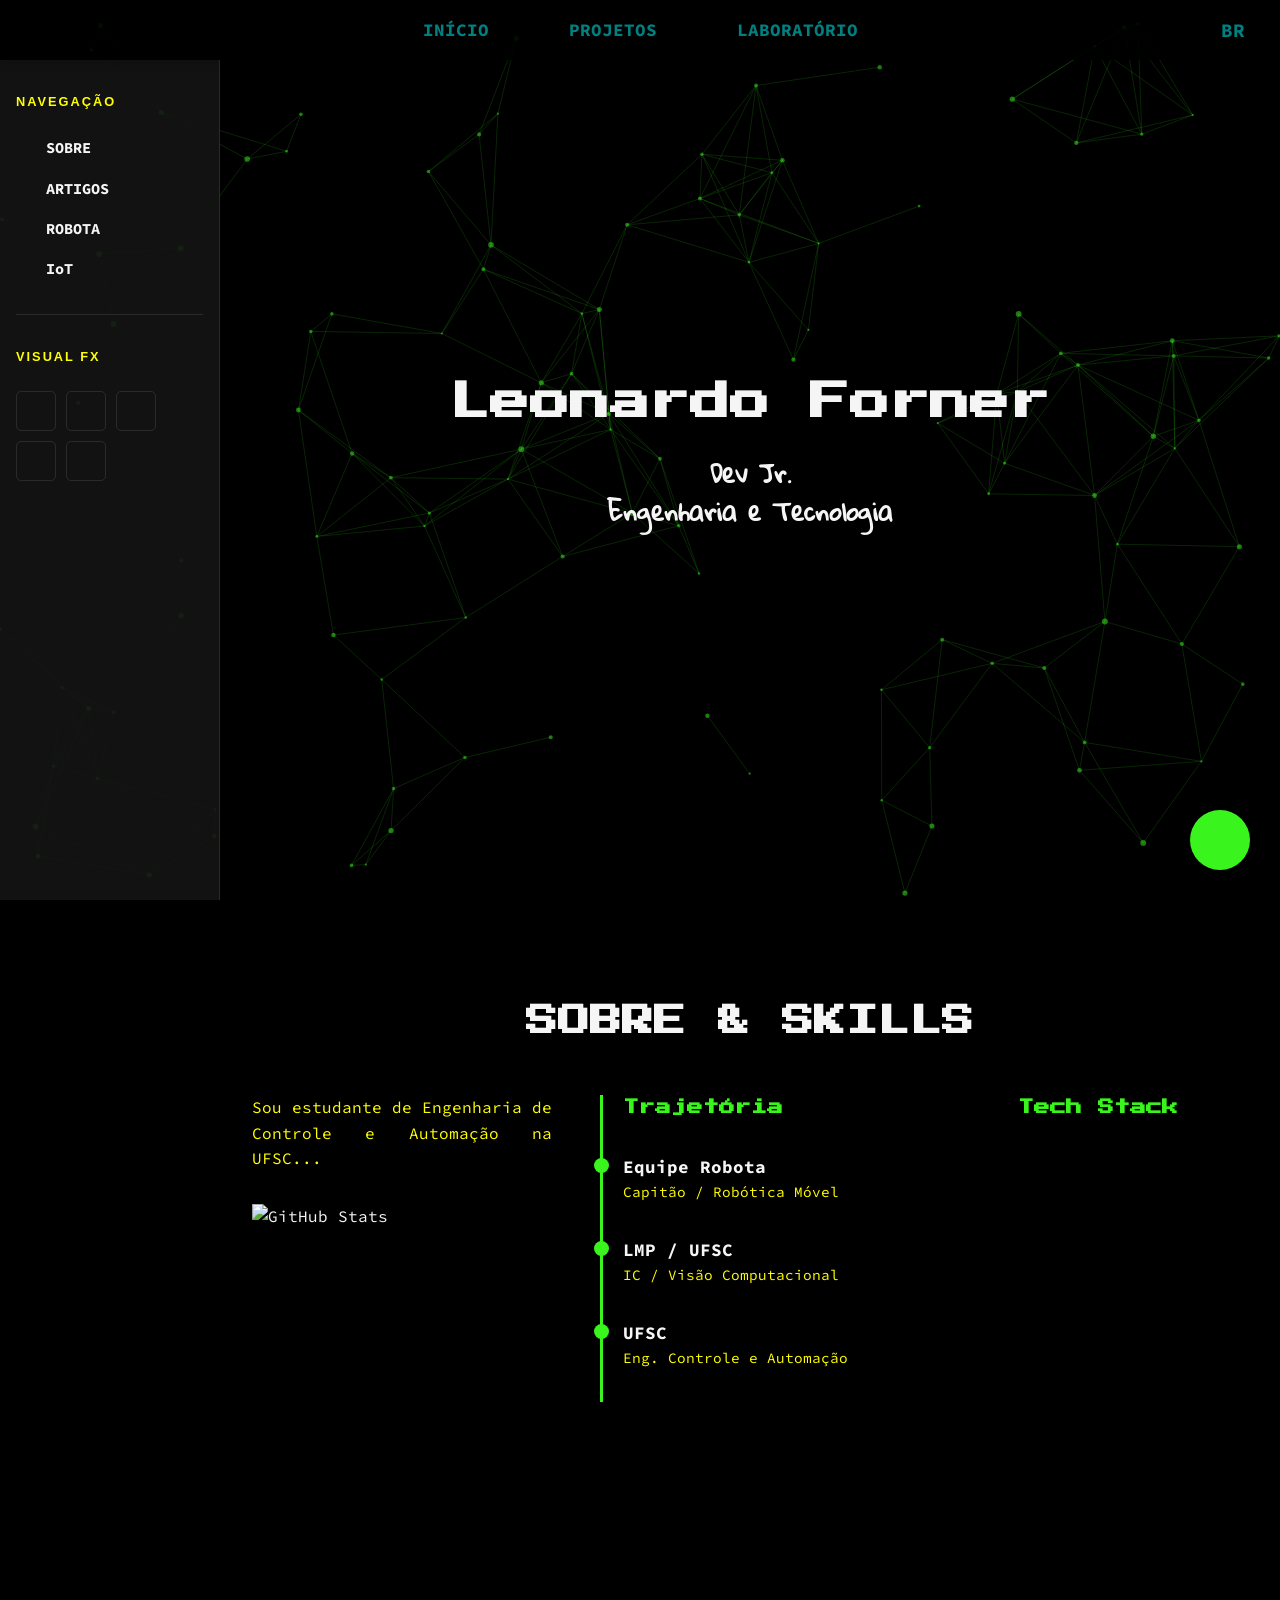
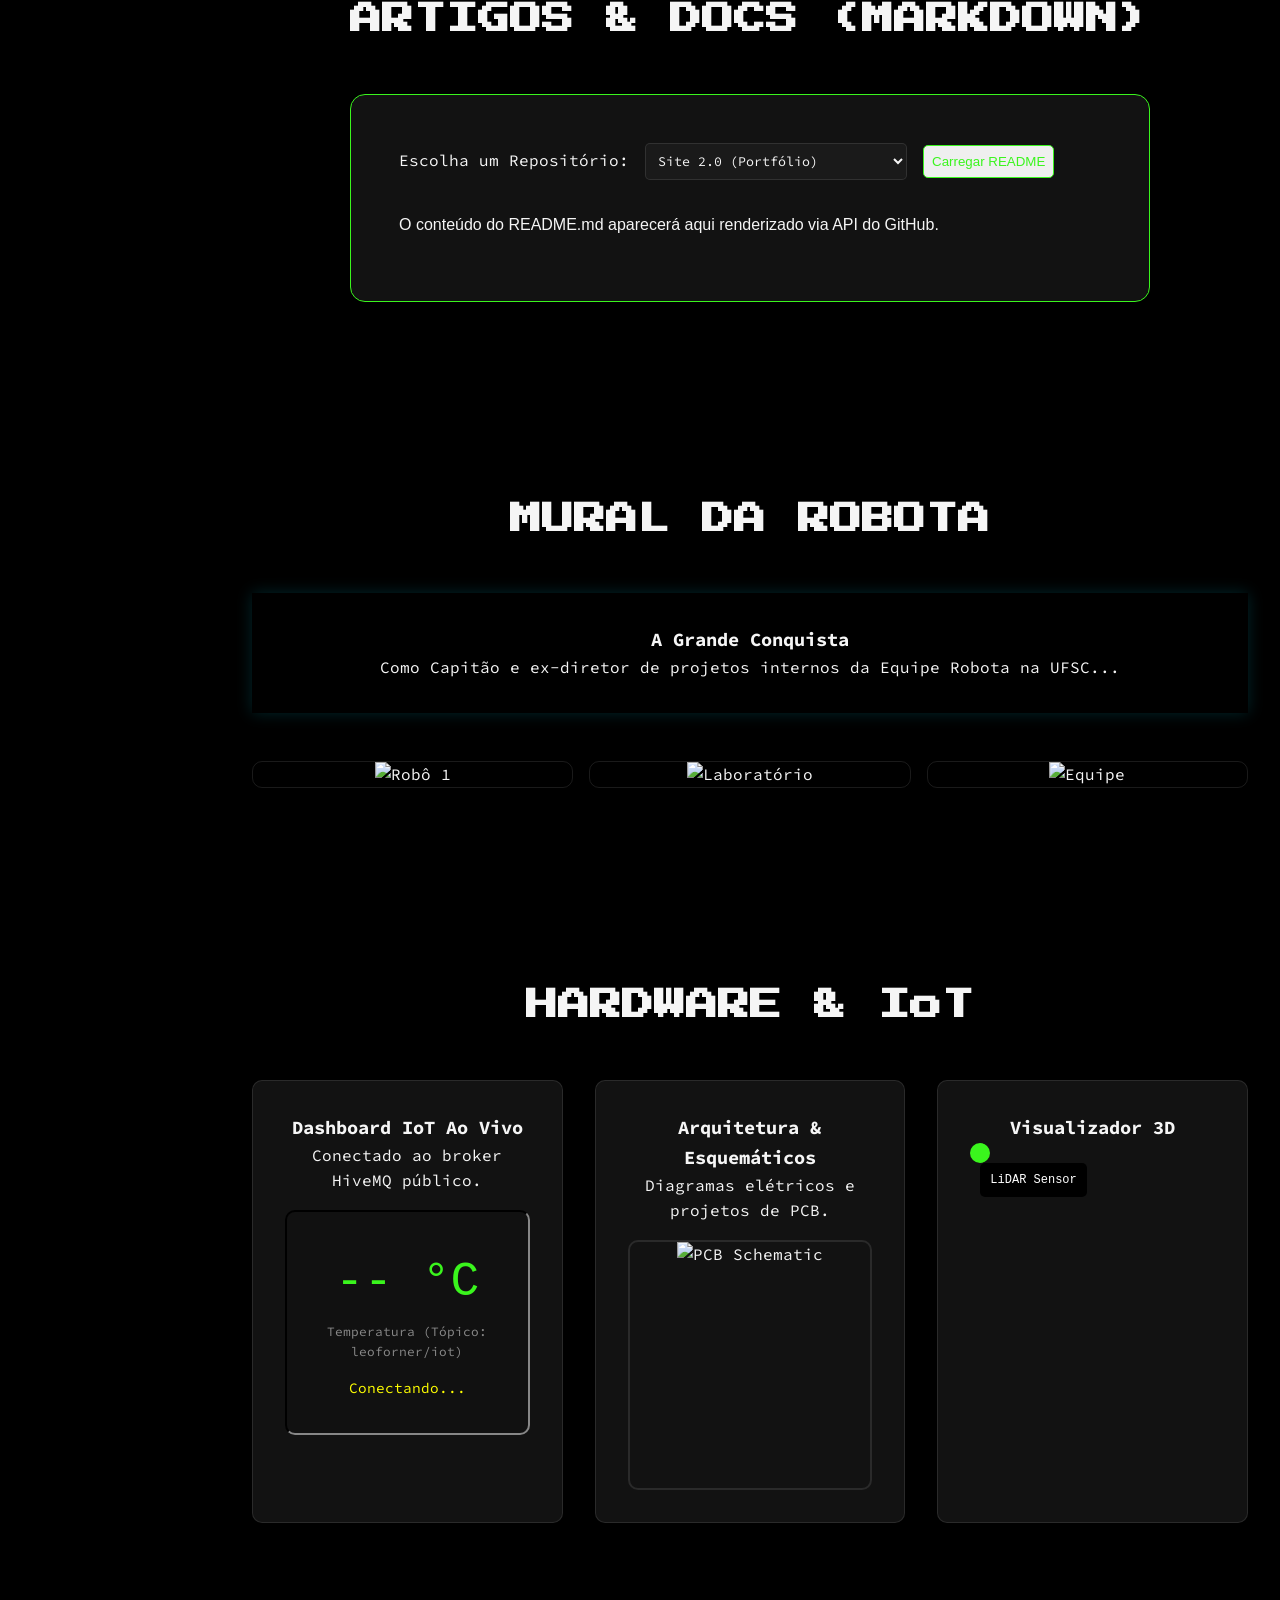
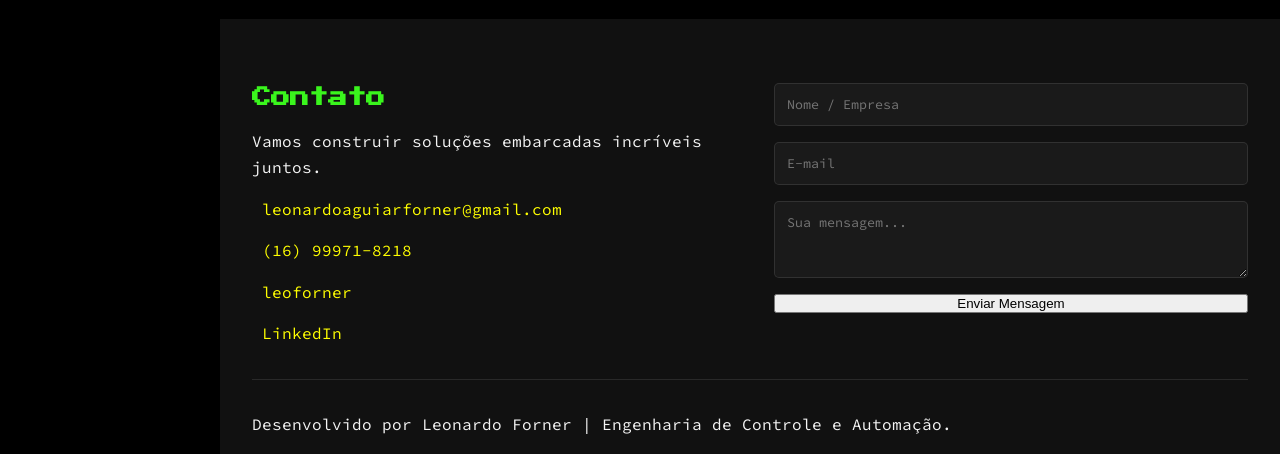
==== commit 00651d04: "refactor(ui): create lab.html, separate global and local navbars, fix shaders" ====
--- a/index.html
+++ b/index.html
@@ -16,7 +16,6 @@
   <script src="https://cdn.jsdelivr.net/npm/marked/marked.min.js"></script>
 
   <script src="script.js" defer></script>
-  <script src="lab.js" defer></script>
 </head>
 
 <body>
@@ -26,18 +25,6 @@
   <canvas id="particles-bg"></canvas>
   <canvas id="boids-bg" class="hidden"></canvas>
 
-  <!-- Painel Flutuante de Demoscenes -->
-  <div class="demoscene-panel">
-    <h4>Experimentos Visuais</h4>
-    <button id="toggle-boids" class="demo-btn">Enxame (Boids) [OFF]</button>
-    <button id="toggle-emi" class="demo-btn">EMI Glitch [OFF]</button>
-    <button id="toggle-lens" class="demo-btn">Lente Grav. [OFF]</button>
-    <hr>
-    <h4>UI Themes</h4>
-    <button id="toggle-blueprint" class="demo-btn">Blueprint Mode</button>
-    <button id="toggle-pipboy" class="demo-btn">Pip-Boy Mode</button>
-  </div>
-
   <a href="curriculo.pdf" download class="fab-cv" title="Download CV"><i class="fas fa-file-pdf"></i></a>
 
   <div id="terminal-modal" class="terminal-overlay hidden">
@@ -50,13 +37,12 @@
     </div>
   </div>
 
-  <nav class="nav">
+  <!-- NAVBAR GLOBAL (HORIZONTAL) -->
+  <nav class="nav global-nav">
     <ul class="p-list">
-      <li><a href="#sobre" data-i18n="nav_about">SOBRE</a></li>
+      <li><a href="index.html" data-i18n="nav_home">INÍCIO</a></li>
       <li><a href="projetos.html" data-i18n="nav_projects">PROJETOS</a></li>
-      <li><a href="#lab" data-i18n="nav_lab">LABORATÓRIO</a></li>
-      <li><a href="#iot" data-i18n="nav_iot">IoT & HARDWARE</a></li>
-      <li><a href="#robota" data-i18n="nav_robota">ROBOTA</a></li>
+      <li><a href="lab.html" data-i18n="nav_lab">LABORATÓRIO</a></li>
       
       <li class="nav-controls">
         <button id="lang-toggle" class="theme-btn" aria-label="Language"><i class="fas fa-globe"></i> <span id="current-lang">BR</span></button>
@@ -65,203 +51,151 @@
     </ul>
   </nav>
 
-  <header class="header reveal">
-    <div class="ap">
-      <h1 class="title">Leonardo Forner</h1>
-      <h2 class="sub-title" id="typewriter"></h2>
-      <h2 class="sub-title" data-i18n="hero_subtitle">Engenharia e Tecnologia</h2>
+  <!-- SIDEBAR LOCAL (VERTICAL) -->
+  <aside class="sidebar">
+    <h3 data-i18n="sidebar_sections">Navegação</h3>
+    <ul class="sidebar-links">
+      <li><a href="#sobre"><i class="fas fa-user"></i> <span data-i18n="nav_about">SOBRE</span></a></li>
+      <li><a href="#artigos"><i class="fas fa-file-alt"></i> <span data-i18n="section_articles">ARTIGOS</span></a></li>
+      <li><a href="#robota"><i class="fas fa-robot"></i> <span data-i18n="nav_robota">ROBOTA</span></a></li>
+      <li><a href="#iot"><i class="fas fa-microchip"></i> <span data-i18n="nav_iot">IoT</span></a></li>
+    </ul>
+    
+    <hr class="sidebar-divider">
+    
+    <h3 data-i18n="sidebar_fx">Visual FX</h3>
+    <div class="sidebar-fx-panel">
+      <button id="toggle-boids" class="demo-btn" title="Boids Engine"><i class="fas fa-bug"></i></button>
+      <button id="toggle-emi" class="demo-btn" title="EMI Glitch"><i class="fas fa-bolt"></i></button>
+      <button id="toggle-lens" class="demo-btn" title="Gravitational Lens"><i class="fas fa-circle-notch"></i></button>
+      <button id="toggle-blueprint" class="demo-btn" title="Blueprint Mode"><i class="fas fa-drafting-compass"></i></button>
+      <button id="toggle-pipboy" class="demo-btn" title="Pip-Boy Mode"><i class="fas fa-terminal"></i></button>
     </div>
-  </header>
-
-  <main>
-    <section class="sobre reveal" id="sobre">
-      <h2 class="ts" data-i18n="section_about">SOBRE & SKILLS</h2>
-      <div class="about-container">
-        <div class="about-text">
-          <p data-i18n="about_text">Sou estudante de Engenharia de Controle e Automação na UFSC...</p>
-          <div class="github-stats">
-            <img src="https://github-readme-stats.vercel.app/api?username=leoforner&show_icons=true&theme=transparent&hide_border=true&title_color=3AF51D&text_color=whitesmoke" alt="GitHub Stats">
-          </div>
-        </div>
-        <div class="about-timeline">
-          <h3 data-i18n="timeline_title">Trajetória</h3>
-          <div class="timeline-item"><div class="timeline-dot"></div><div class="timeline-content"><h4>Equipe Robota</h4><p data-i18n="timeline_robota">Capitão / Robótica Móvel</p></div></div>
-          <div class="timeline-item"><div class="timeline-dot"></div><div class="timeline-content"><h4>LMP / UFSC</h4><p data-i18n="timeline_lmp">IC / Visão Computacional</p></div></div>
-          <div class="timeline-item"><div class="timeline-dot"></div><div class="timeline-content"><h4>UFSC</h4><p data-i18n="timeline_ufsc">Eng. Controle e Automação</p></div></div>
-        </div>
-        <div class="about-chart">
-          <h3 data-i18n="chart_title">Tech Stack</h3>
-          <div class="canvas-container"><canvas id="skillsChart"></canvas></div>
-        </div>
-      </div>
-    </section>
-
-    <!-- O LABORATÓRIO (V7) -->
-    <section class="lab-section reveal" id="lab">
-      <h2 class="ts" data-i18n="section_lab">LABORATÓRIO DE ENGENHARIA</h2>
-      <p class="lab-desc" data-i18n="lab_desc">Simulações interativas de algoritmos de controle, robótica e processamento de sinais rodando em tempo real no navegador via Vanilla JS e APIs web nativas.</p>
-      
-      <div class="lab-grid">
-        <!-- PID Controller -->
-        <div class="lab-card">
-          <h3 data-i18n="lab_pid_title"><i class="fas fa-sliders-h"></i> Controle PID Interativo</h3>
-          <p data-i18n="lab_pid_desc">Ajuste os ganhos Kp, Ki e Kd para tentar estabilizar a barra vermelha na linha alvo (Setpoint) superando a inércia.</p>
-          <div class="pid-controls">
-            <label>P: <input type="range" id="pid-p" min="0" max="0.5" step="0.01" value="0.1"></label>
-            <label>I: <input type="range" id="pid-i" min="0" max="0.05" step="0.001" value="0.00"></label>
-            <label>D: <input type="range" id="pid-d" min="0" max="5" step="0.1" value="2.5"></label>
-            <button id="pid-reset" class="demo-btn">Perturbar Sistema</button>
-          </div>
-          <canvas id="pid-canvas" height="150" class="lab-canvas"></canvas>
-        </div>
-
-        <!-- Kalman Filter -->
-        <div class="lab-card">
-          <h3 data-i18n="lab_kalman_title"><i class="fas fa-wave-square"></i> Filtro de Kalman 1D</h3>
-          <p data-i18n="lab_kalman_desc">O ponto amarelo representa um sensor com altíssimo ruído. A linha verde é a estimativa ótima de estado filtrada por Kalman.</p>
-          <canvas id="kalman-canvas" height="150" class="lab-canvas"></canvas>
-        </div>
-
-        <!-- Cinemática Inversa -->
-        <div class="lab-card">
-          <h3 data-i18n="lab_ik_title"><i class="fas fa-robot"></i> Cinemática Inversa (IK)</h3>
-          <p data-i18n="lab_ik_desc">Mova o mouse sobre a tela. O braço robótico de 2 elos calcula os ângulos ideais para atingir a coordenada usando trigonometria analítica.</p>
-          <canvas id="ik-canvas" height="200" class="lab-canvas"></canvas>
-        </div>
-
-        <!-- Telemetria de Drone -->
-        <div class="lab-card">
-          <h3 data-i18n="lab_horizon_title"><i class="fas fa-plane"></i> Horizonte Artificial (Atitude)</h3>
-          <p data-i18n="lab_horizon_desc">Simulador de painel aeronáutico. Mova o mouse (ou incline o celular) para gerar dados fictícios de Pitch e Roll.</p>
-          <div class="horizon-container">
-            <div id="artificial-horizon">
-               <div class="sky"></div><div class="ground"></div>
-               <div class="crosshair">+</div>
+  </aside>
+
+  <!-- CONTEÚDO PRINCIPAL (Deslocado para não conflitar com a sidebar) -->
+  <div class="main-wrapper">
+    <header class="header reveal">
+      <div class="ap">
+        <h1 class="title">Leonardo Forner</h1>
+        <h2 class="sub-title" id="typewriter"></h2>
+        <h2 class="sub-title" data-i18n="hero_subtitle">Engenharia e Tecnologia</h2>
+      </div>
+    </header>
+
+    <main>
+      <section class="sobre reveal" id="sobre">
+        <h2 class="ts" data-i18n="section_about">SOBRE & SKILLS</h2>
+        <div class="about-container">
+          <div class="about-text">
+            <p data-i18n="about_text">Sou estudante de Engenharia de Controle e Automação na UFSC...</p>
+            <div class="github-stats">
+              <img src="https://github-readme-stats.vercel.app/api?username=leoforner&show_icons=true&theme=transparent&hide_border=true&title_color=3AF51D&text_color=whitesmoke" alt="GitHub Stats">
             </div>
           </div>
-        </div>
-
-        <!-- Osciloscópio e FFT -->
-        <div class="lab-card full-width">
-          <h3 data-i18n="lab_audio_title"><i class="fas fa-microphone"></i> Processamento de Sinais: FFT & Osciloscópio</h3>
-          <p data-i18n="lab_audio_desc">Requer permissão de microfone. Plota a onda sonora (Domínio do Tempo) e a Transformada Rápida de Fourier (Domínio da Frequência).</p>
-          <button id="start-audio-btn" class="demo-btn" style="margin-bottom: 10px;">Ativar Microfone <i class="fas fa-play"></i></button>
-          <div class="audio-canvases">
-            <canvas id="osc-canvas" height="150" class="lab-canvas"></canvas>
-            <canvas id="fft-canvas" height="150" class="lab-canvas"></canvas>
-          </div>
-        </div>
-
-      </div>
-
-      <!-- Simulador FSM (Mantido do V5) -->
-      <div class="fsm-container" style="margin-top: 3rem;">
-        <h3 data-i18n="section_fsm" style="color: var(--color-accent); margin-bottom:1rem;">SIMULADOR DE FSM (VTVL)</h3>
-        <p data-i18n="fsm_desc">Simulação simplificada da Máquina de Estados Finitos (FSM).</p>
-        <div class="fsm-controls">
-          <button id="fsm-btn-arm" class="fsm-btn">ARM</button>
-          <button id="fsm-btn-launch" class="fsm-btn">LAUNCH</button>
-          <button id="fsm-btn-abort" class="fsm-btn" style="background-color: darkred; color: white;">ABORT</button>
-        </div>
-        <div class="fsm-diagram">
-          <div class="fsm-state active" id="state-idle">IDLE</div><div class="fsm-arrow">→</div>
-          <div class="fsm-state" id="state-armed">ARMED</div><div class="fsm-arrow">→</div>
-          <div class="fsm-state" id="state-flight">FLIGHT</div><div class="fsm-arrow">→</div>
-          <div class="fsm-state" id="state-recovery">RECOVERY</div>
-        </div>
-        <p class="fsm-status-text" id="fsm-status-log">Estado atual: Aguardando armamento via telemetria.</p>
-      </div>
-    </section>
-
-    <section class="artigos reveal" id="artigos">
-      <h2 class="ts" data-i18n="section_articles">ARTIGOS & DOCS (MARKDOWN)</h2>
-      <div class="notion-card markdown-container">
-        <div class="md-controls">
-          <label for="repo-select" data-i18n="md_label">Escolha um Repositório:</label>
-          <select id="repo-select">
-            <option value="leoforner/site2.0">Site 2.0 (Portfólio)</option>
-            <option value="leoforner/Holographic-Clock-Firmware">Holographic Clock Firmware</option>
-            <option value="leoforner/AndroidAudioVideoRecorder">Android Audio/Video Recorder</option>
-          </select>
-          <button id="load-md-btn" class="repo-link" data-i18n="md_btn">Carregar README</button>
-        </div>
-        <div id="markdown-content" class="md-content">
-          <p data-i18n="md_placeholder">O conteúdo do README.md aparecerá aqui renderizado via API do GitHub.</p>
-        </div>
-      </div>
-    </section>
-
-    <section class="robota-section reveal" id="robota">
-      <h2 class="ts" data-i18n="section_robota">MURAL DA ROBOTA</h2>
-      <div class="robota-container">
-        <div class="robota-text notion-card">
-          <i class="fas fa-flag-checkered notion-icon"></i>
-          <h3 data-i18n="robota_title">A Grande Conquista</h3>
-          <p data-i18n="robota_desc">Como Capitão e ex-diretor de projetos internos da Equipe Robota na UFSC...</p>
-        </div>
-        <div class="robota-gallery">
-          <div class="gallery-item"><img src="https://images.unsplash.com/photo-1485827404703-89b55fcc595e?auto=format&fit=crop&w=400&q=80" alt="Robô 1"></div>
-          <div class="gallery-item"><img src="https://images.unsplash.com/photo-1581091226825-a6a2a5aee158?auto=format&fit=crop&w=400&q=80" alt="Laboratório"></div>
-          <div class="gallery-item"><img src="https://images.unsplash.com/photo-1518770660439-4636190af475?auto=format&fit=crop&w=400&q=80" alt="Equipe"></div>
-        </div>
-      </div>
-    </section>
-
-    <section class="iot-section reveal" id="iot">
-      <h2 class="ts" data-i18n="section_iot">HARDWARE & IoT</h2>
-      <div class="eng-grid">
-        <div class="iot-card">
-          <h3 data-i18n="iot_title"><i class="fas fa-wifi"></i> Dashboard IoT Ao Vivo</h3>
-          <p data-i18n="iot_desc">Conectado ao broker HiveMQ público.</p>
-          <div class="iot-monitor">
-            <div class="sensor-value"><span id="mqtt-temp">--</span> °C</div>
-            <div class="sensor-label">Temperatura (Tópico: leoforner/iot)</div>
-            <div class="mqtt-status" id="mqtt-status">Conectando...</div>
-          </div>
-        </div>
-        <div class="iot-card">
-          <h3 data-i18n="schem_title"><i class="fas fa-microchip"></i> Arquitetura & Esquemáticos</h3>
-          <p data-i18n="schem_desc">Diagramas elétricos e projetos de PCB.</p>
-          <div class="schematics-container">
-            <img src="https://images.unsplash.com/photo-1517077304055-6e89abbf09b0?auto=format&fit=crop&w=400&q=80" alt="PCB Schematic" class="schem-img">
-          </div>
-        </div>
-        <div class="model-card">
-          <h3 data-i18n="3d_title"><i class="fas fa-cube"></i> Visualizador 3D</h3>
-          <model-viewer src="https://modelviewer.dev/shared-assets/models/Astronaut.glb" alt="Modelo 3D" auto-rotate camera-controls style="width: 100%; height: 250px; background-color: var(--color-input-bg); border-radius: 10px;">
-              <button class="hotspot" slot="hotspot-visor" data-position="0 1.5 0.3" data-normal="0 0 1">
-                  <div class="annotation">LiDAR Sensor</div>
-              </button>
-          </model-viewer>
-        </div>
-      </div>
-    </section>
-  </main>
-
-  <footer class="footer-modern">
-    <div class="footer-container">
-      <div class="footer-contact">
-        <h3 data-i18n="section_contact">Contato</h3>
-        <p>Vamos construir soluções embarcadas incríveis juntos.</p>
-        <div class="footer-links">
-          <a target="_blank" href="mailto:leonardoaguiarforner@gmail.com"><i class="far fa-envelope"></i> leonardoaguiarforner@gmail.com</a>
-          <a target="_blank" href="tel:16999718218"><i class="fas fa-mobile-alt"></i> (16) 99971-8218</a>
-          <a target="_blank" href="https://github.com/leoforner"><i class="fab fa-github"></i> leoforner</a>
-          <a target="_blank" href="https://www.linkedin.com/in/leonardo-augusto-a-59574116b"><i class="fab fa-linkedin-in"></i> LinkedIn</a>
-        </div>
-      </div>
-      <div class="footer-form">
-        <form id="contact-form" class="modern-form" action="https://formspree.io/f/your_form_id_here" method="POST">
-          <input type="text" id="name" name="name" required placeholder="Nome / Empresa" data-i18n-ph="form_name">
-          <input type="email" id="email" name="email" required placeholder="E-mail">
-          <textarea id="message" name="message" rows="3" required placeholder="Sua mensagem..." data-i18n-ph="form_message"></textarea>
-          <button type="submit" class="submit-btn"><span data-i18n="form_btn">Enviar Mensagem</span> <i class="fas fa-paper-plane"></i></button>
-        </form>
-      </div>
-    </div>
-    <div class="footer-bottom">
-      <p data-i18n="footer">Desenvolvido por Leonardo Forner | Engenharia de Controle e Automação.</p>
-    </div>
-  </footer>
+          <div class="about-timeline">
+            <h3 data-i18n="timeline_title">Trajetória</h3>
+            <div class="timeline-item"><div class="timeline-dot"></div><div class="timeline-content"><h4>Equipe Robota</h4><p data-i18n="timeline_robota">Capitão / Robótica Móvel</p></div></div>
+            <div class="timeline-item"><div class="timeline-dot"></div><div class="timeline-content"><h4>LMP / UFSC</h4><p data-i18n="timeline_lmp">IC / Visão Computacional</p></div></div>
+            <div class="timeline-item"><div class="timeline-dot"></div><div class="timeline-content"><h4>UFSC</h4><p data-i18n="timeline_ufsc">Eng. Controle e Automação</p></div></div>
+          </div>
+          <div class="about-chart">
+            <h3 data-i18n="chart_title">Tech Stack</h3>
+            <div class="canvas-container"><canvas id="skillsChart"></canvas></div>
+          </div>
+        </div>
+      </section>
+
+      <section class="artigos reveal" id="artigos">
+        <h2 class="ts" data-i18n="section_articles">ARTIGOS & DOCS (MARKDOWN)</h2>
+        <div class="notion-card markdown-container">
+          <div class="md-controls">
+            <label for="repo-select" data-i18n="md_label">Escolha um Repositório:</label>
+            <select id="repo-select">
+              <option value="leoforner/site2.0">Site 2.0 (Portfólio)</option>
+              <option value="leoforner/Holographic-Clock-Firmware">Holographic Clock Firmware</option>
+              <option value="leoforner/AndroidAudioVideoRecorder">Android Audio/Video Recorder</option>
+            </select>
+            <button id="load-md-btn" class="repo-link" data-i18n="md_btn">Carregar README</button>
+          </div>
+          <div id="markdown-content" class="md-content">
+            <p data-i18n="md_placeholder">O conteúdo do README.md aparecerá aqui renderizado via API do GitHub.</p>
+          </div>
+        </div>
+      </section>
+
+      <section class="robota-section reveal" id="robota">
+        <h2 class="ts" data-i18n="section_robota">MURAL DA ROBOTA</h2>
+        <div class="robota-container">
+          <div class="robota-text notion-card">
+            <i class="fas fa-flag-checkered notion-icon"></i>
+            <h3 data-i18n="robota_title">A Grande Conquista</h3>
+            <p data-i18n="robota_desc">Como Capitão e ex-diretor de projetos internos da Equipe Robota na UFSC...</p>
+          </div>
+          <div class="robota-gallery">
+            <div class="gallery-item"><img src="https://images.unsplash.com/photo-1485827404703-89b55fcc595e?auto=format&fit=crop&w=400&q=80" alt="Robô 1"></div>
+            <div class="gallery-item"><img src="https://images.unsplash.com/photo-1581091226825-a6a2a5aee158?auto=format&fit=crop&w=400&q=80" alt="Laboratório"></div>
+            <div class="gallery-item"><img src="https://images.unsplash.com/photo-1518770660439-4636190af475?auto=format&fit=crop&w=400&q=80" alt="Equipe"></div>
+          </div>
+        </div>
+      </section>
+
+      <section class="iot-section reveal" id="iot">
+        <h2 class="ts" data-i18n="section_iot">HARDWARE & IoT</h2>
+        <div class="eng-grid">
+          <div class="iot-card">
+            <h3 data-i18n="iot_title"><i class="fas fa-wifi"></i> Dashboard IoT Ao Vivo</h3>
+            <p data-i18n="iot_desc">Conectado ao broker HiveMQ público.</p>
+            <div class="iot-monitor">
+              <div class="sensor-value"><span id="mqtt-temp">--</span> °C</div>
+              <div class="sensor-label">Temperatura (Tópico: leoforner/iot)</div>
+              <div class="mqtt-status" id="mqtt-status">Conectando...</div>
+            </div>
+          </div>
+          <div class="iot-card">
+            <h3 data-i18n="schem_title"><i class="fas fa-microchip"></i> Arquitetura & Esquemáticos</h3>
+            <p data-i18n="schem_desc">Diagramas elétricos e projetos de PCB.</p>
+            <div class="schematics-container">
+              <img src="https://images.unsplash.com/photo-1517077304055-6e89abbf09b0?auto=format&fit=crop&w=400&q=80" alt="PCB Schematic" class="schem-img">
+            </div>
+          </div>
+          <div class="model-card">
+            <h3 data-i18n="3d_title"><i class="fas fa-cube"></i> Visualizador 3D</h3>
+            <model-viewer src="https://modelviewer.dev/shared-assets/models/Astronaut.glb" alt="Modelo 3D" auto-rotate camera-controls style="width: 100%; height: 250px; background-color: var(--color-input-bg); border-radius: 10px;">
+                <button class="hotspot" slot="hotspot-visor" data-position="0 1.5 0.3" data-normal="0 0 1">
+                    <div class="annotation">LiDAR Sensor</div>
+                </button>
+            </model-viewer>
+          </div>
+        </div>
+      </section>
+    </main>
+
+    <footer class="footer-modern">
+      <div class="footer-container">
+        <div class="footer-contact">
+          <h3 data-i18n="section_contact">Contato</h3>
+          <p>Vamos construir soluções embarcadas incríveis juntos.</p>
+          <div class="footer-links">
+            <a target="_blank" href="mailto:leonardoaguiarforner@gmail.com"><i class="far fa-envelope"></i> leonardoaguiarforner@gmail.com</a>
+            <a target="_blank" href="tel:16999718218"><i class="fas fa-mobile-alt"></i> (16) 99971-8218</a>
+            <a target="_blank" href="https://github.com/leoforner"><i class="fab fa-github"></i> leoforner</a>
+            <a target="_blank" href="https://www.linkedin.com/in/leonardo-augusto-a-59574116b"><i class="fab fa-linkedin-in"></i> LinkedIn</a>
+          </div>
+        </div>
+        <div class="footer-form">
+          <form id="contact-form" class="modern-form" action="https://formspree.io/f/your_form_id_here" method="POST">
+            <input type="text" id="name" name="name" required placeholder="Nome / Empresa" data-i18n-ph="form_name">
+            <input type="email" id="email" name="email" required placeholder="E-mail">
+            <textarea id="message" name="message" rows="3" required placeholder="Sua mensagem..." data-i18n-ph="form_message"></textarea>
+            <button type="submit" class="submit-btn"><span data-i18n="form_btn">Enviar Mensagem</span> <i class="fas fa-paper-plane"></i></button>
+          </form>
+        </div>
+      </div>
+      <div class="footer-bottom">
+        <p data-i18n="footer">Desenvolvido por Leonardo Forner | Engenharia de Controle e Automação.</p>
+      </div>
+    </footer>
+  </div>
 </body>
 </html>
--- a/estilosv2.css
+++ b/estilosv2.css
@@ -78,9 +78,7 @@
   border-color: #0f0 !important; font-family: monospace !important; box-shadow: none !important;
 }
 
-/* ----------------- Shaders & Demoscenes (V7) ----------------- */
-
-/* EMI Glitch */
+/* ----------------- Shaders & Demoscenes ----------------- */
 #emi-overlay {
   position: fixed; top: 0; left: 0; width: 100vw; height: 100vh;
   background: rgba(255,255,255,0.05); z-index: 9998; pointer-events: none;
@@ -96,7 +94,6 @@
 }
 .hidden { display: none !important; }
 
-/* Gravitational Lens */
 #gravitational-lens {
   position: fixed; width: 300px; height: 300px; border-radius: 50%;
   pointer-events: none; z-index: 9997; transform: translate(-50%, -50%);
@@ -104,42 +101,58 @@
   box-shadow: 0 0 50px rgba(255,255,255,0.2) inset;
 }
 
-/* Demoscene Panel */
-.demoscene-panel {
-  position: fixed; top: 80px; left: 10px; background: rgba(0,0,0,0.8);
-  border: 1px solid var(--color-accent); padding: 10px; border-radius: 8px; z-index: 10000;
-  display: flex; flex-direction: column; gap: 5px; font-size: 0.8rem;
-}
-.demoscene-panel h4 { color: var(--color-accent); margin-bottom: 5px; text-align: center; }
-.demo-btn {
-  background: transparent; border: 1px solid var(--color-accent); color: var(--color-text-main);
-  padding: 5px 10px; cursor: pointer; border-radius: 3px; font-family: monospace; transition: all 0.3s;
-}
-.demo-btn:hover { background: var(--color-accent); color: #000; }
-.demo-btn.active { background: var(--color-accent); color: #000; font-weight: bold; }
-
 /* ----------------- Reset & Global ----------------- */
 html { scroll-behavior: smooth; transition: background-color 0.4s ease, color 0.4s ease; }
 * { margin: 0; padding: 0; box-sizing: border-box; }
-body { font-family: var(--font-base); background-color: var(--color-bg-main); color: var(--color-text-main); line-height: 1.6; }
+body { font-family: var(--font-base); background-color: var(--color-bg-main); color: var(--color-text-main); line-height: 1.6; overflow-x: hidden; }
 a { text-decoration: none; color: inherit; transition: color 0.3s ease; }
 .reveal { opacity: 0; transform: translateY(40px); transition: all 0.8s ease; }
 .reveal.active { opacity: 1; transform: translateY(0); }
 
-/* Backgrounds */
 #particles-bg, #boids-bg { position: fixed; top: 0; left: 0; width: 100vw; height: 100vh; z-index: -1; pointer-events: none; }
-
 .fab-cv { position: fixed; bottom: 30px; right: 30px; background-color: var(--color-accent); color: #000; width: 60px; height: 60px; border-radius: 50%; display: flex; justify-content: center; align-items: center; font-size: 1.5rem; box-shadow: 0 4px 10px rgba(0,0,0,0.5); z-index: 9999; transition: transform 0.3s ease; }
 .fab-cv:hover { transform: scale(1.1); color: #000; }
 
-/* Nav */
-.nav { background-color: var(--color-nav-bg); position: fixed; width: 100%; height: 60px; top: 0; z-index: 1000; display: flex; align-items: center; box-shadow: 0 2px 10px rgba(0,0,0,0.2); }
-.p-list { display: flex; justify-content: space-around; list-style: none; width: 100%; align-items: center; }
-.nav a { color: var(--color-nav-link); font-weight: bold; padding: 10px 20px; transition: color 0.4s; }
-.nav a:hover { color: var(--color-accent); }
-.nav-controls { display: flex; gap: 15px; align-items: center; }
+/* ----------------- NAVBAR GLOBAL (Topo) ----------------- */
+.nav.global-nav { 
+  background-color: var(--color-nav-bg); position: fixed; width: 100%; height: 60px; top: 0; left: 0; z-index: 1000; 
+  display: flex; align-items: center; justify-content: center; box-shadow: 0 2px 10px rgba(0,0,0,0.2); 
+}
+.p-list { display: flex; justify-content: center; gap: 40px; list-style: none; width: 100%; align-items: center; margin: 0; padding: 0; }
+.global-nav a { color: var(--color-nav-link); font-weight: bold; padding: 10px 20px; transition: color 0.4s; font-size: 1.1rem; }
+.global-nav a:hover { color: var(--color-accent); }
+.nav-controls { display: flex; gap: 15px; align-items: center; margin-left: auto; padding-right: 20px; position: absolute; right: 0; }
 .theme-btn { background: none; border: none; color: var(--color-nav-link); font-size: 1.2rem; cursor: pointer; transition: color 0.3s; font-family: var(--font-base); font-weight: bold; }
 .theme-btn:hover { color: var(--color-accent); }
+
+/* ----------------- SIDEBAR LOCAL (Vertical) ----------------- */
+.sidebar {
+  position: fixed; top: 60px; left: 0; width: 220px; height: calc(100vh - 60px);
+  background-color: var(--color-card-bg); border-right: 1px solid var(--color-card-border);
+  padding: 2rem 1rem; z-index: 999; display: flex; flex-direction: column; overflow-y: auto;
+}
+.sidebar h3 {
+  color: var(--color-text-secondary); font-size: 0.8rem; text-transform: uppercase; letter-spacing: 2px;
+  margin-bottom: 1.5rem; font-family: sans-serif;
+}
+.sidebar-links { list-style: none; display: flex; flex-direction: column; gap: 1rem; }
+.sidebar-links a { display: flex; align-items: center; gap: 10px; color: var(--color-text-main); font-size: 0.95rem; font-weight: bold; transition: all 0.3s; }
+.sidebar-links a i { color: var(--color-accent); width: 20px; text-align: center; }
+.sidebar-links a:hover { color: var(--color-accent); transform: translateX(5px); }
+
+.sidebar-divider { border: 0; border-top: 1px solid var(--color-card-border); margin: 2rem 0; }
+
+.sidebar-fx-panel { display: flex; flex-wrap: wrap; gap: 10px; justify-content: flex-start; }
+.demo-btn {
+  background: transparent; border: 1px solid var(--color-card-border); color: var(--color-text-main);
+  width: 40px; height: 40px; border-radius: 5px; cursor: pointer; display: flex; justify-content: center; align-items: center;
+  transition: all 0.3s ease;
+}
+.demo-btn:hover { background: var(--color-accent); color: #000; border-color: var(--color-accent); }
+.demo-btn.active { background: var(--color-accent); color: #000; border-color: var(--color-accent); box-shadow: 0 0 10px var(--color-accent); }
+
+/* Main Wrapper para deslocar o conteúdo para a direita da Sidebar */
+.main-wrapper { margin-left: 220px; width: calc(100% - 220px); min-height: 100vh; }
 
 /* Header */
 .header { min-height: 100vh; display: flex; justify-content: center; align-items: center; }
@@ -166,7 +179,7 @@
 .about-chart h3 { color: var(--color-accent); font-family: var(--font-headings); font-size: 1rem; margin-bottom: 2rem; }
 .canvas-container { width: 100%; max-width: 350px; margin: 0 auto; }
 
-/* ----------------- LABORATÓRIO (V7) ----------------- */
+/* LABORATÓRIO */
 .lab-desc { max-width: 800px; margin: 0 auto 3rem auto; color: var(--color-text-secondary); }
 .lab-grid { display: grid; grid-template-columns: repeat(auto-fit, minmax(400px, 1fr)); gap: 2rem; max-width: 1400px; margin: 0 auto; }
 .lab-card { background: var(--color-card-bg); border: 1px solid var(--color-card-border); padding: 2rem; border-radius: 10px; display: flex; flex-direction: column; align-items: center; text-align: center; }
@@ -284,10 +297,14 @@
   .about-container { flex-direction: column; align-items: center; }
   .about-text, .about-timeline, .about-chart { width: 100%; max-width: 600px; }
   .about-timeline { margin: 2rem 0; }
-  .demoscene-panel { display: none; /* Hide on mobile to save space */ }
+  
+  .sidebar { width: 60px; padding: 1rem 5px; }
+  .sidebar h3, .sidebar-links span { display: none; }
+  .main-wrapper { margin-left: 60px; width: calc(100% - 60px); }
+  .sidebar-fx-panel { flex-direction: column; align-items: center; gap: 15px; }
 }
 @media (max-width: 768px) {
-  .p-list { font-size: 0.8rem; }
-  .nav-controls { gap: 5px; }
+  .p-list { font-size: 0.8rem; gap: 15px; }
+  .nav-controls { position: relative; padding: 0; }
   .title { font-size: 1.8rem; }
 }
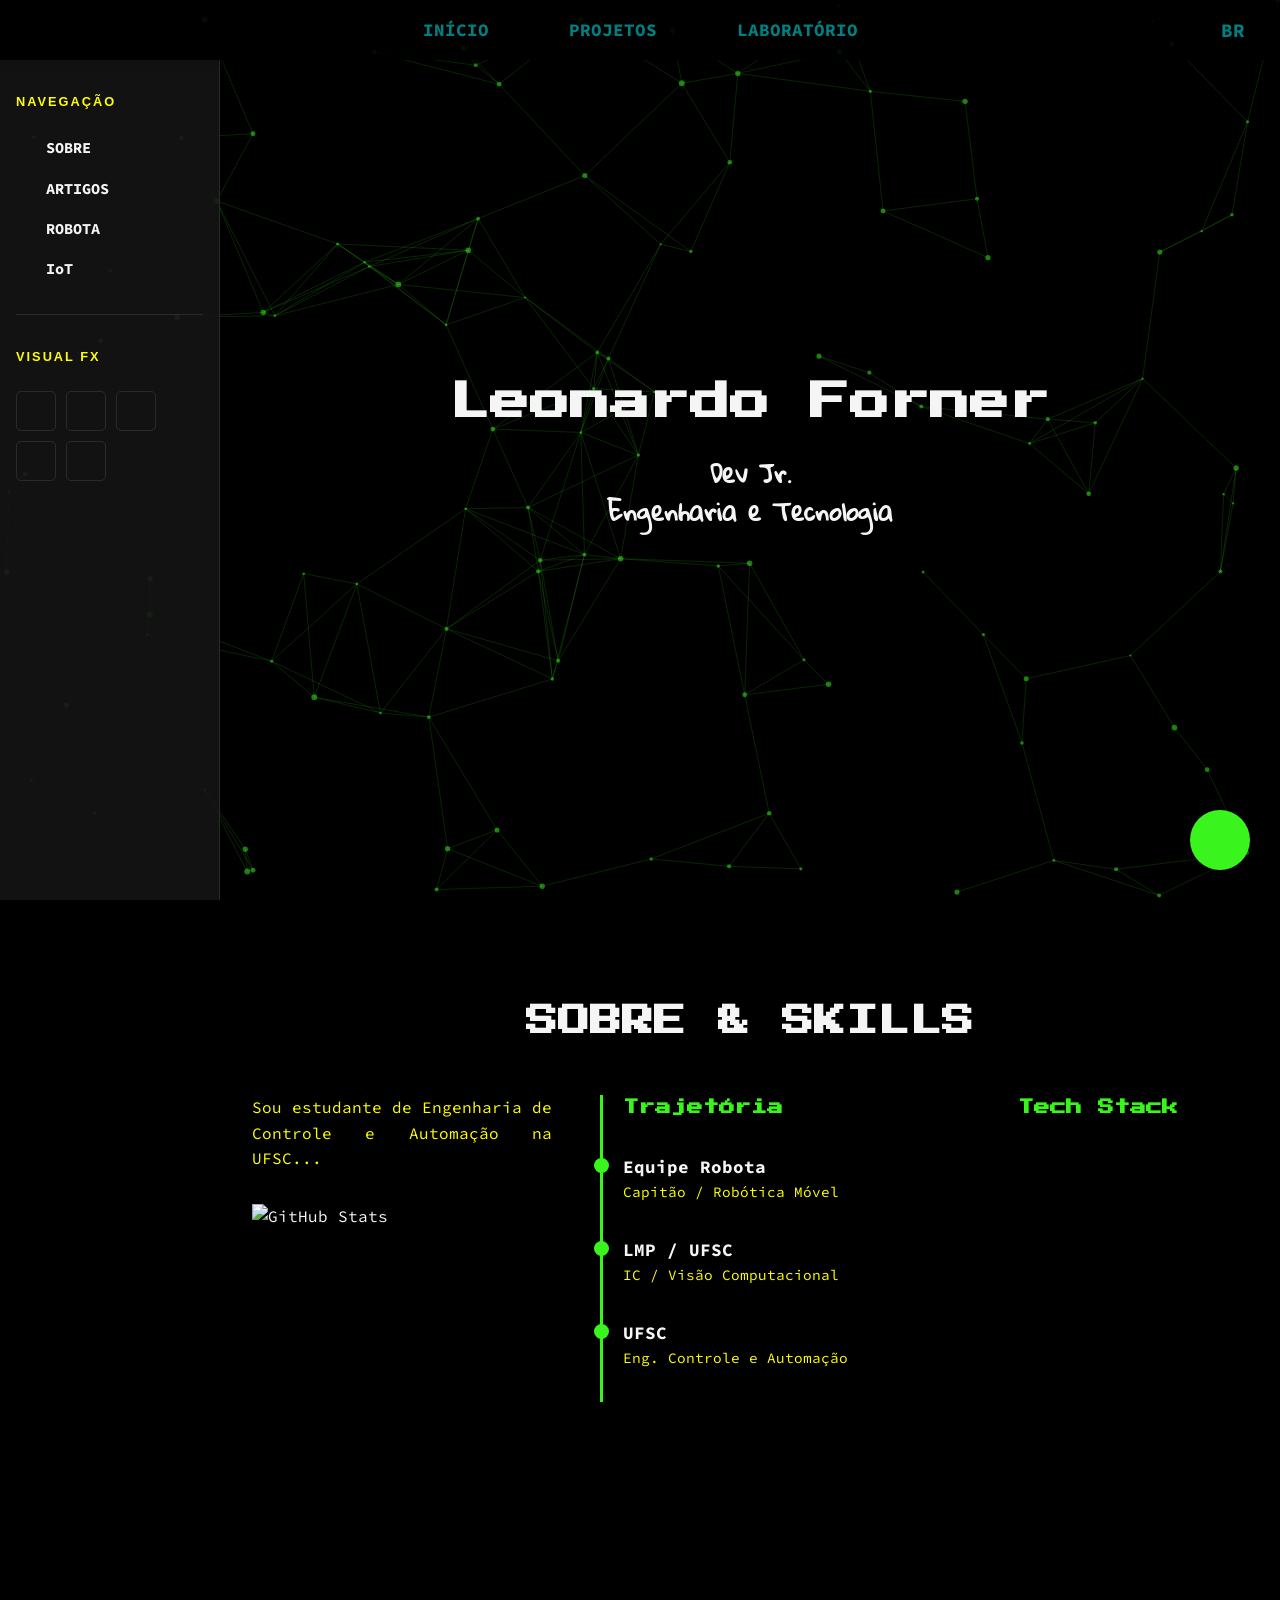
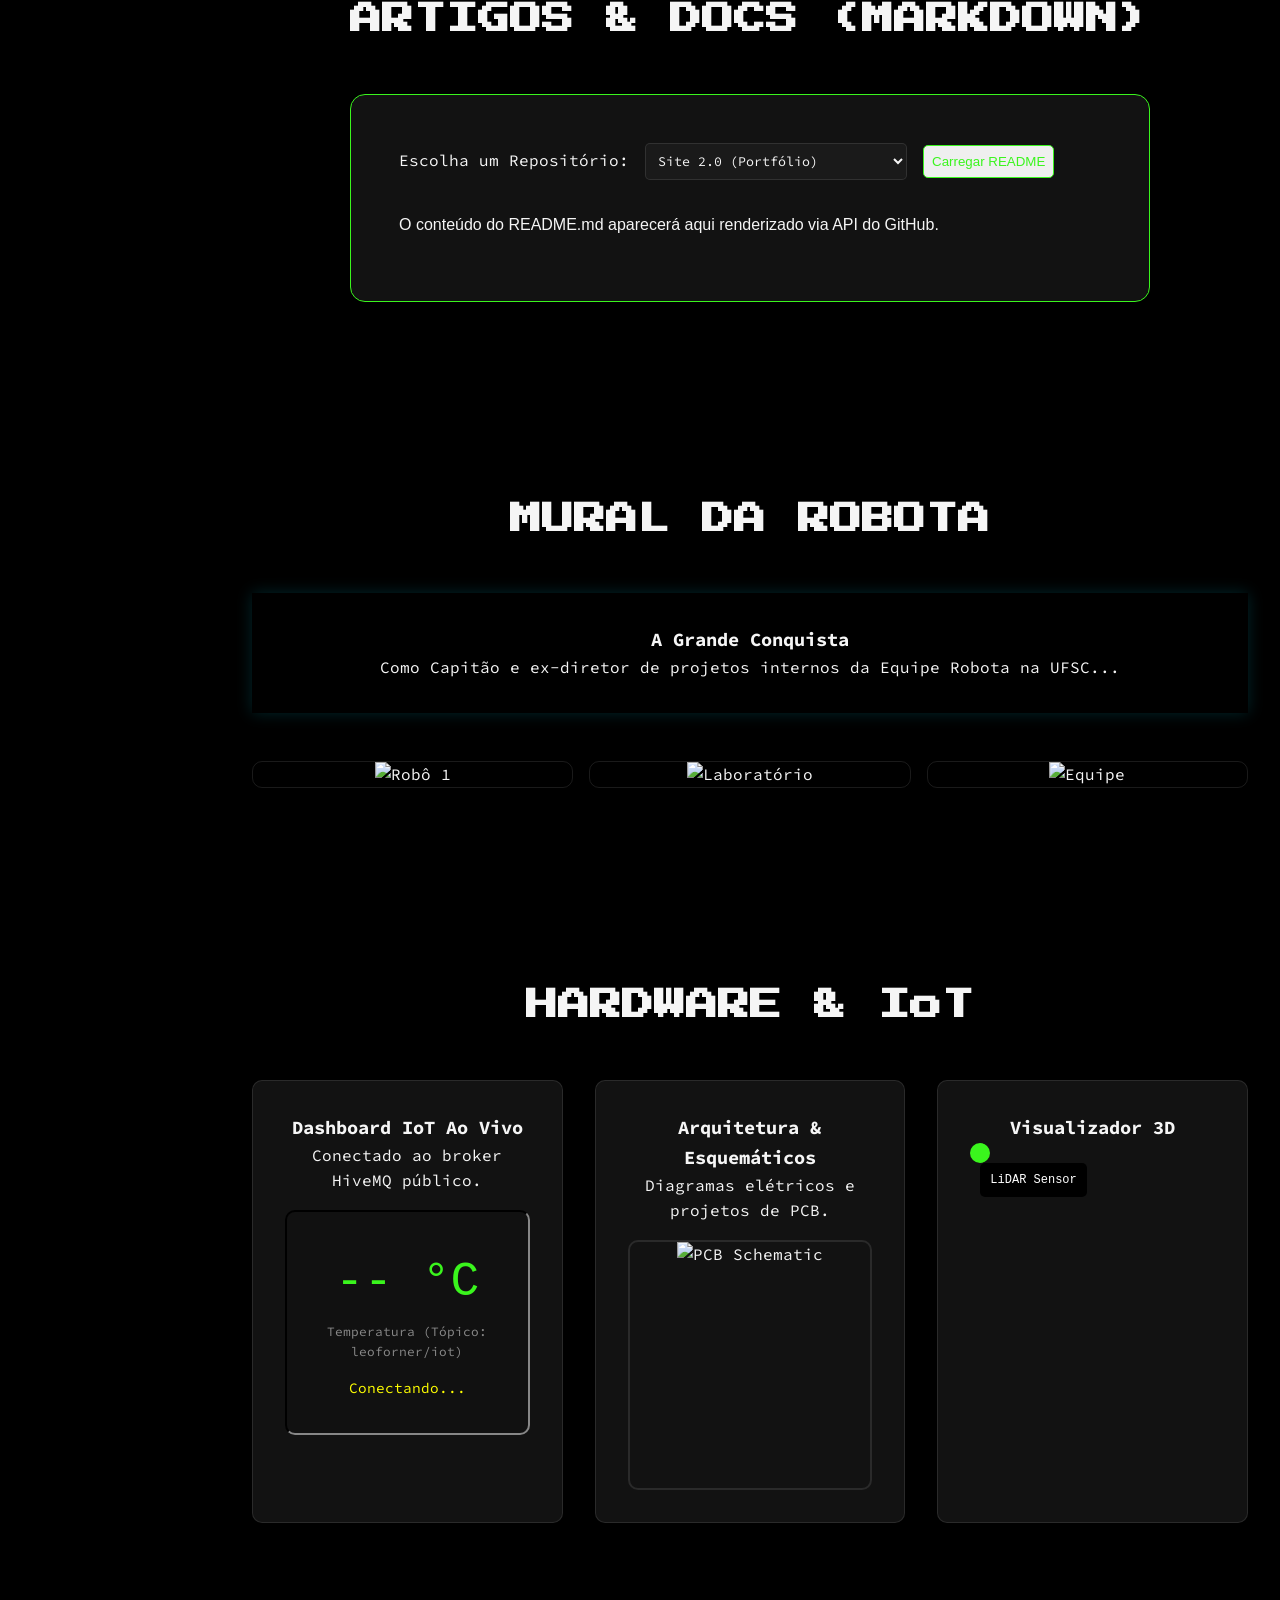
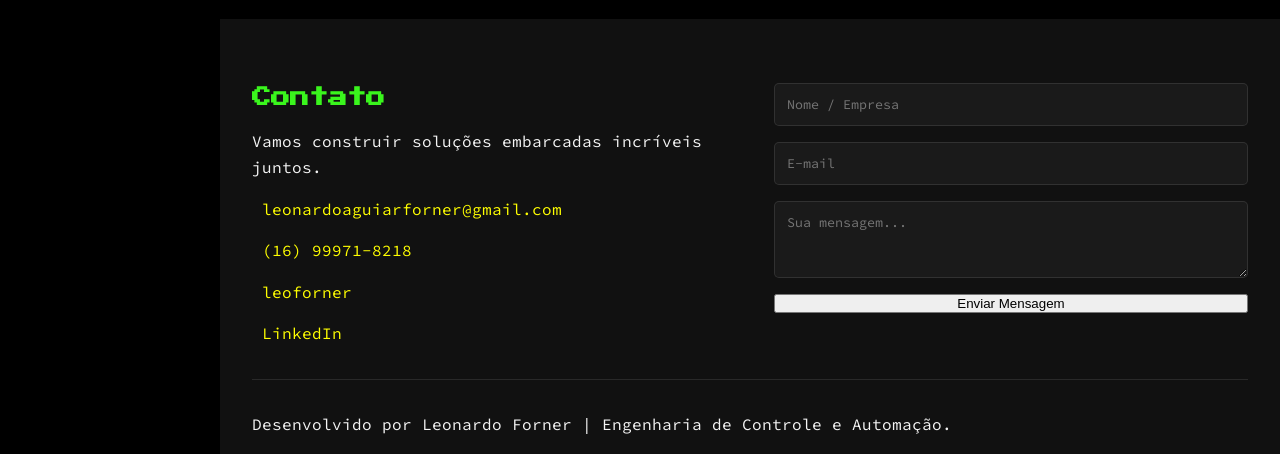
==== commit d8d7fe26: "refactor(core): V9 cleanup, componentization, intersection observer, responsive css" ====
--- a/index.html
+++ b/index.html
@@ -6,7 +6,7 @@
   <meta name="description" content="Portfólio de Leonardo Forner, Engenheiro de Controle e Automação, IoT e Sistemas Embarcados.">
   <title>Leonardo Forner | Portfólio de Engenharia</title>
   
-  <link rel="stylesheet" href="estilosv2.css">
+  <link rel="stylesheet" href="css/estilosv2.css">
   <link href="https://fonts.googleapis.com/css2?family=Gloria+Hallelujah&family=Press+Start+2P&family=Source+Code+Pro&display=swap" rel="stylesheet">
   
   <script src="https://kit.fontawesome.com/8d3d554381.js" crossorigin="anonymous"></script>
@@ -15,10 +15,13 @@
   <script src="https://cdn.jsdelivr.net/npm/chart.js"></script>
   <script src="https://cdn.jsdelivr.net/npm/marked/marked.min.js"></script>
 
-  <script src="script.js" defer></script>
+  <!-- Scripts V9 -->
+  <script src="js/i18n.js" defer></script>
+  <script src="js/script.js" defer></script>
+  <script src="js/components.js" defer></script>
 </head>
 
-<body>
+<body data-page-type="index">
   <!-- Efeitos de Fundo/Filtros -->
   <div id="emi-overlay" class="hidden"></div>
   <div id="gravitational-lens" class="hidden"></div>
@@ -37,43 +40,8 @@
     </div>
   </div>
 
-  <!-- NAVBAR GLOBAL (HORIZONTAL) -->
-  <nav class="nav global-nav">
-    <ul class="p-list">
-      <li><a href="index.html" data-i18n="nav_home">INÍCIO</a></li>
-      <li><a href="projetos.html" data-i18n="nav_projects">PROJETOS</a></li>
-      <li><a href="lab.html" data-i18n="nav_lab">LABORATÓRIO</a></li>
-      
-      <li class="nav-controls">
-        <button id="lang-toggle" class="theme-btn" aria-label="Language"><i class="fas fa-globe"></i> <span id="current-lang">BR</span></button>
-        <button id="theme-toggle" class="theme-btn" aria-label="Theme"><i class="fas fa-sun"></i></button>
-      </li>
-    </ul>
-  </nav>
+  <!-- A Navbar, Sidebar e Footer são injetados pelo js/components.js -->
 
-  <!-- SIDEBAR LOCAL (VERTICAL) -->
-  <aside class="sidebar">
-    <h3 data-i18n="sidebar_sections">Navegação</h3>
-    <ul class="sidebar-links">
-      <li><a href="#sobre"><i class="fas fa-user"></i> <span data-i18n="nav_about">SOBRE</span></a></li>
-      <li><a href="#artigos"><i class="fas fa-file-alt"></i> <span data-i18n="section_articles">ARTIGOS</span></a></li>
-      <li><a href="#robota"><i class="fas fa-robot"></i> <span data-i18n="nav_robota">ROBOTA</span></a></li>
-      <li><a href="#iot"><i class="fas fa-microchip"></i> <span data-i18n="nav_iot">IoT</span></a></li>
-    </ul>
-    
-    <hr class="sidebar-divider">
-    
-    <h3 data-i18n="sidebar_fx">Visual FX</h3>
-    <div class="sidebar-fx-panel">
-      <button id="toggle-boids" class="demo-btn" title="Boids Engine"><i class="fas fa-bug"></i></button>
-      <button id="toggle-emi" class="demo-btn" title="EMI Glitch"><i class="fas fa-bolt"></i></button>
-      <button id="toggle-lens" class="demo-btn" title="Gravitational Lens"><i class="fas fa-circle-notch"></i></button>
-      <button id="toggle-blueprint" class="demo-btn" title="Blueprint Mode"><i class="fas fa-drafting-compass"></i></button>
-      <button id="toggle-pipboy" class="demo-btn" title="Pip-Boy Mode"><i class="fas fa-terminal"></i></button>
-    </div>
-  </aside>
-
-  <!-- CONTEÚDO PRINCIPAL (Deslocado para não conflitar com a sidebar) -->
   <div class="main-wrapper">
     <header class="header reveal">
       <div class="ap">
@@ -170,32 +138,6 @@
         </div>
       </section>
     </main>
-
-    <footer class="footer-modern">
-      <div class="footer-container">
-        <div class="footer-contact">
-          <h3 data-i18n="section_contact">Contato</h3>
-          <p>Vamos construir soluções embarcadas incríveis juntos.</p>
-          <div class="footer-links">
-            <a target="_blank" href="mailto:leonardoaguiarforner@gmail.com"><i class="far fa-envelope"></i> leonardoaguiarforner@gmail.com</a>
-            <a target="_blank" href="tel:16999718218"><i class="fas fa-mobile-alt"></i> (16) 99971-8218</a>
-            <a target="_blank" href="https://github.com/leoforner"><i class="fab fa-github"></i> leoforner</a>
-            <a target="_blank" href="https://www.linkedin.com/in/leonardo-augusto-a-59574116b"><i class="fab fa-linkedin-in"></i> LinkedIn</a>
-          </div>
-        </div>
-        <div class="footer-form">
-          <form id="contact-form" class="modern-form" action="https://formspree.io/f/your_form_id_here" method="POST">
-            <input type="text" id="name" name="name" required placeholder="Nome / Empresa" data-i18n-ph="form_name">
-            <input type="email" id="email" name="email" required placeholder="E-mail">
-            <textarea id="message" name="message" rows="3" required placeholder="Sua mensagem..." data-i18n-ph="form_message"></textarea>
-            <button type="submit" class="submit-btn"><span data-i18n="form_btn">Enviar Mensagem</span> <i class="fas fa-paper-plane"></i></button>
-          </form>
-        </div>
-      </div>
-      <div class="footer-bottom">
-        <p data-i18n="footer">Desenvolvido por Leonardo Forner | Engenharia de Controle e Automação.</p>
-      </div>
-    </footer>
   </div>
 </body>
 </html>
--- a/css/estilosv2.css
+++ b/css/estilosv2.css
@@ -0,0 +1,324 @@
+/* ----------------- CSS Variables (Theme System) ----------------- */
+:root {
+  --color-bg-main: #000000;
+  --color-text-main: whitesmoke;
+  --color-text-secondary: yellow;
+  --color-accent: #3AF51D;
+  --color-nav-bg: rgba(0, 0, 0, 0.9);
+  --color-nav-link: teal;
+  --color-footer-bg: #111111;
+  --color-overlay: rgba(0, 0, 0, 0.7);
+  --color-card-bg: rgba(20, 20, 20, 0.9);
+  --color-card-border: rgba(255, 255, 255, 0.1);
+  --color-input-bg: #1a1a1a;
+  
+  --font-base: 'Source Code Pro', monospace;
+  --font-headings: 'Press Start 2P', cursive;
+  --font-accents: 'Gloria Hallelujah', cursive;
+}
+
+html[data-theme='light'] {
+  --color-bg-main: #f0f0f0;
+  --color-text-main: #222222;
+  --color-text-secondary: #0056b3;
+  --color-accent: #2e8b57;
+  --color-nav-bg: rgba(255, 255, 255, 0.9);
+  --color-nav-link: #333;
+  --color-footer-bg: #dddddd;
+  --color-overlay: rgba(255, 255, 255, 0.8);
+  --color-card-bg: rgba(255, 255, 255, 0.9);
+  --color-card-border: rgba(0, 0, 0, 0.1);
+  --color-input-bg: #ffffff;
+}
+
+/* ----------------- Themes Especiais (V7) ----------------- */
+
+/* Blueprint Mode */
+body.blueprint-mode {
+  --color-bg-main: #003366 !important;
+  --color-text-main: #ffffff !important;
+  --color-text-secondary: #add8e6 !important;
+  --color-accent: #ffffff !important;
+  --color-card-bg: rgba(0, 51, 102, 0.9) !important;
+  --color-card-border: #ffffff !important;
+  background-color: var(--color-bg-main);
+  background-image: 
+    linear-gradient(rgba(255, 255, 255, 0.2) 1px, transparent 1px),
+    linear-gradient(90deg, rgba(255, 255, 255, 0.2) 1px, transparent 1px),
+    linear-gradient(rgba(255, 255, 255, 0.1) 1px, transparent 1px),
+    linear-gradient(90deg, rgba(255, 255, 255, 0.1) 1px, transparent 1px);
+  background-size: 100px 100px, 100px 100px, 20px 20px, 20px 20px;
+}
+body.blueprint-mode * { font-family: 'Courier New', Courier, monospace !important; }
+
+/* Pip-Boy Mode */
+body.pipboy-mode {
+  --color-bg-main: #000000 !important;
+  --color-text-main: #14fd2a !important;
+  --color-text-secondary: #14fd2a !important;
+  --color-accent: #14fd2a !important;
+  --color-card-bg: transparent !important;
+  --color-card-border: #14fd2a !important;
+  background-color: var(--color-bg-main);
+  text-shadow: 0 0 5px #14fd2a;
+  box-shadow: inset 0 0 100px rgba(20, 253, 42, 0.2);
+}
+body.pipboy-mode::after {
+  content: ""; position: fixed; top: 0; left: 0; width: 100vw; height: 100vh;
+  background: linear-gradient(rgba(18, 16, 16, 0) 50%, rgba(0, 0, 0, 0.25) 50%), linear-gradient(90deg, rgba(255, 0, 0, 0.06), rgba(0, 255, 0, 0.02), rgba(0, 0, 255, 0.06));
+  background-size: 100% 4px, 6px 100%; z-index: 99999; pointer-events: none; opacity: 0.8;
+}
+
+/* Konami Matrix Effect */
+body.matrix-mode {
+  background-color: black !important; color: #0f0 !important; font-family: monospace !important;
+}
+body.matrix-mode * {
+  color: #0f0 !important; background-color: black !important;
+  border-color: #0f0 !important; font-family: monospace !important; box-shadow: none !important;
+}
+
+/* ----------------- Shaders & Demoscenes ----------------- */
+#emi-overlay {
+  position: fixed; top: 0; left: 0; width: 100vw; height: 100vh;
+  background: rgba(255,255,255,0.05); z-index: 9998; pointer-events: none;
+  animation: glitch 0.5s infinite;
+}
+@keyframes glitch {
+  0% { transform: translate(0) }
+  20% { transform: translate(-5px, 5px) }
+  40% { transform: translate(-5px, -5px) }
+  60% { transform: translate(5px, 5px) }
+  80% { transform: translate(5px, -5px) }
+  100% { transform: translate(0) }
+}
+.hidden { display: none !important; }
+
+#gravitational-lens {
+  position: fixed; width: 300px; height: 300px; border-radius: 50%;
+  pointer-events: none; z-index: 9997; transform: translate(-50%, -50%);
+  backdrop-filter: blur(10px) invert(10%) hue-rotate(90deg);
+  box-shadow: 0 0 50px rgba(255,255,255,0.2) inset;
+}
+
+/* ----------------- Reset & Global ----------------- */
+html { scroll-behavior: smooth; transition: background-color 0.4s ease, color 0.4s ease; }
+* { margin: 0; padding: 0; box-sizing: border-box; }
+body { font-family: var(--font-base); background-color: var(--color-bg-main); color: var(--color-text-main); line-height: 1.6; overflow-x: hidden; }
+a { text-decoration: none; color: inherit; transition: color 0.3s ease; }
+.reveal { opacity: 0; transform: translateY(40px); transition: all 0.8s ease; }
+.reveal.active { opacity: 1; transform: translateY(0); }
+
+#particles-bg, #boids-bg { position: fixed; top: 0; left: 0; width: 100vw; height: 100vh; z-index: -1; pointer-events: none; }
+.fab-cv { position: fixed; bottom: 30px; right: 30px; background-color: var(--color-accent); color: #000; width: 60px; height: 60px; border-radius: 50%; display: flex; justify-content: center; align-items: center; font-size: 1.5rem; box-shadow: 0 4px 10px rgba(0,0,0,0.5); z-index: 9999; transition: transform 0.3s ease; }
+.fab-cv:hover { transform: scale(1.1); color: #000; }
+
+/* ----------------- NAVBAR GLOBAL (Topo) ----------------- */
+.nav.global-nav { 
+  background-color: var(--color-nav-bg); position: fixed; width: 100%; height: 60px; top: 0; left: 0; z-index: 1000; 
+  display: flex; align-items: center; justify-content: center; box-shadow: 0 2px 10px rgba(0,0,0,0.2); 
+}
+.p-list { display: flex; justify-content: center; gap: 40px; list-style: none; width: 100%; align-items: center; margin: 0; padding: 0; }
+.global-nav a { color: var(--color-nav-link); font-weight: bold; padding: 10px 20px; transition: color 0.4s; font-size: 1.1rem; }
+.global-nav a:hover { color: var(--color-accent); }
+.nav-controls { display: flex; gap: 15px; align-items: center; margin-left: auto; padding-right: 20px; position: absolute; right: 0; }
+.theme-btn { background: none; border: none; color: var(--color-nav-link); font-size: 1.2rem; cursor: pointer; transition: color 0.3s; font-family: var(--font-base); font-weight: bold; }
+.theme-btn:hover { color: var(--color-accent); }
+
+/* ----------------- SIDEBAR LOCAL (Vertical) ----------------- */
+.sidebar {
+  position: fixed; top: 60px; left: 0; width: 220px; height: calc(100vh - 60px);
+  background-color: var(--color-card-bg); border-right: 1px solid var(--color-card-border);
+  padding: 2rem 1rem; z-index: 999; display: flex; flex-direction: column; overflow-y: auto;
+}
+.sidebar h3 {
+  color: var(--color-text-secondary); font-size: 0.8rem; text-transform: uppercase; letter-spacing: 2px;
+  margin-bottom: 1.5rem; font-family: sans-serif;
+}
+.sidebar-links { list-style: none; display: flex; flex-direction: column; gap: 1rem; }
+.sidebar-links a { display: flex; align-items: center; gap: 10px; color: var(--color-text-main); font-size: 0.95rem; font-weight: bold; transition: all 0.3s; }
+.sidebar-links a i { color: var(--color-accent); width: 20px; text-align: center; }
+.sidebar-links a:hover { color: var(--color-accent); transform: translateX(5px); }
+
+.sidebar-divider { border: 0; border-top: 1px solid var(--color-card-border); margin: 2rem 0; }
+
+.sidebar-fx-panel { display: flex; flex-wrap: wrap; gap: 10px; justify-content: flex-start; }
+.demo-btn {
+  background: transparent; border: 1px solid var(--color-card-border); color: var(--color-text-main);
+  width: 40px; height: 40px; border-radius: 5px; cursor: pointer; display: flex; justify-content: center; align-items: center;
+  transition: all 0.3s ease;
+}
+.demo-btn:hover { background: var(--color-accent); color: #000; border-color: var(--color-accent); }
+.demo-btn.active { background: var(--color-accent); color: #000; border-color: var(--color-accent); box-shadow: 0 0 10px var(--color-accent); }
+
+/* Main Wrapper para deslocar o conteúdo para a direita da Sidebar */
+.main-wrapper { margin-left: 220px; width: calc(100% - 220px); min-height: 100vh; }
+
+/* Header */
+.header { min-height: 100vh; display: flex; justify-content: center; align-items: center; }
+.ap { text-align: center; }
+.title { font-family: var(--font-headings); font-size: 2.5rem; margin-bottom: 20px; }
+.sub-title { font-family: var(--font-accents); font-size: 1.5rem; min-height: 2rem; color: var(--color-text-main); }
+
+/* Sections */
+.sobre, .lab-section, .robota-section, .iot-section, .artigos, .projetos { background-color: transparent; padding: 6rem 2rem; text-align: center; }
+.ts, .tp, .tm { font-family: var(--font-headings); font-size: 2rem; margin-bottom: 3rem; }
+
+/* Sobre */
+.about-container { display: flex; max-width: 1400px; margin: 0 auto; gap: 3rem; justify-content: space-between; align-items: flex-start; text-align: left; }
+.about-text { flex: 1; min-width: 300px; }
+.about-text p { font-size: 1rem; color: var(--color-text-secondary); margin-bottom: 2rem; text-align: justify; }
+.github-stats img { max-width: 100%; height: auto; }
+.about-timeline { flex: 1; border-left: 3px solid var(--color-accent); padding-left: 20px; min-width: 250px; }
+.about-timeline h3 { margin-bottom: 2rem; color: var(--color-accent); font-family: var(--font-headings); font-size: 1rem; }
+.timeline-item { position: relative; margin-bottom: 2rem; }
+.timeline-dot { position: absolute; left: -29px; top: 5px; width: 15px; height: 15px; background-color: var(--color-accent); border-radius: 50%; }
+.timeline-content h4 { color: var(--color-text-main); font-size: 1.1rem; }
+.timeline-content p { color: var(--color-text-secondary); font-size: 0.9rem; }
+.about-chart { flex: 1; min-width: 300px; text-align: center; }
+.about-chart h3 { color: var(--color-accent); font-family: var(--font-headings); font-size: 1rem; margin-bottom: 2rem; }
+.canvas-container { width: 100%; max-width: 350px; margin: 0 auto; }
+
+/* LABORATÓRIO */
+.lab-desc { max-width: 800px; margin: 0 auto 3rem auto; color: var(--color-text-secondary); }
+.lab-grid { display: grid; grid-template-columns: repeat(auto-fit, minmax(400px, 1fr)); gap: 2rem; max-width: 1400px; margin: 0 auto; }
+.lab-card { background: var(--color-card-bg); border: 1px solid var(--color-card-border); padding: 2rem; border-radius: 10px; display: flex; flex-direction: column; align-items: center; text-align: center; }
+.lab-card.full-width { grid-column: 1 / -1; }
+.lab-card h3 { color: var(--color-accent); margin-bottom: 1rem; font-family: var(--font-headings); font-size: 1rem; }
+.lab-card p { font-size: 0.9rem; margin-bottom: 1.5rem; color: var(--color-text-secondary); }
+.lab-canvas { background: #000; border: 1px solid var(--color-accent); border-radius: 5px; width: 100%; max-width: 500px; }
+.audio-canvases { display: flex; gap: 1rem; width: 100%; justify-content: center; flex-wrap: wrap; }
+
+/* PID Controls */
+.pid-controls { display: flex; flex-direction: column; gap: 10px; width: 100%; max-width: 300px; margin-bottom: 1rem; }
+.pid-controls label { display: flex; justify-content: space-between; font-weight: bold; }
+.pid-controls input[type=range] { width: 70%; }
+
+/* Artificial Horizon */
+.horizon-container { width: 200px; height: 200px; border-radius: 50%; overflow: hidden; border: 4px solid #555; position: relative; background: #000; }
+#artificial-horizon { width: 400px; height: 400px; position: absolute; top: -100px; left: -100px; transition: transform 0.1s; }
+.sky { width: 100%; height: 50%; background: #3498db; }
+.ground { width: 100%; height: 50%; background: #8b4513; }
+.crosshair { position: absolute; top: 50%; left: 50%; transform: translate(-50%, -50%); color: yellow; font-size: 2rem; font-weight: bold; z-index: 10; }
+
+/* FSM Simulator */
+.fsm-container { max-width: 800px; margin: 0 auto; background: var(--color-card-bg); padding: 3rem; border-radius: 15px; border: 1px solid var(--color-accent); }
+.fsm-controls { margin: 2rem 0; display: flex; justify-content: center; gap: 1rem; }
+.fsm-btn { background: transparent; border: 2px solid var(--color-accent); color: var(--color-text-main); padding: 0.5rem 1.5rem; border-radius: 5px; cursor: pointer; font-family: var(--font-headings); font-size: 0.8rem; transition: all 0.3s ease; }
+.fsm-btn:hover { background: var(--color-accent); color: #000; }
+.fsm-diagram { display: flex; align-items: center; justify-content: center; flex-wrap: wrap; gap: 10px; margin-bottom: 2rem; }
+.fsm-state { padding: 1rem 1.5rem; border: 2px solid #555; border-radius: 8px; color: #555; font-weight: bold; transition: all 0.5s ease; }
+.fsm-state.active { border-color: var(--color-accent); color: var(--color-accent); background: rgba(58, 245, 29, 0.1); box-shadow: 0 0 15px rgba(58, 245, 29, 0.5); }
+.fsm-state.error { border-color: red; color: red; background: rgba(255, 0, 0, 0.1); box-shadow: 0 0 15px rgba(255, 0, 0, 0.5); }
+.fsm-arrow { color: var(--color-text-main); font-size: 1.5rem; }
+.fsm-status-text { font-family: monospace; color: yellow; }
+
+/* Markdown Renderer */
+.markdown-container { max-width: 800px; margin: 0 auto; background: var(--color-card-bg); padding: 3rem; border-radius: 15px; border: 1px solid var(--color-accent); text-align: left; }
+.md-controls { display: flex; gap: 1rem; align-items: center; margin-bottom: 2rem; flex-wrap: wrap; }
+.md-controls select { padding: 0.5rem; background: var(--color-input-bg); color: var(--color-text-main); border: 1px solid var(--color-card-border); border-radius: 5px; font-family: var(--font-base); }
+.md-content { font-family: sans-serif; color: var(--color-text-main); line-height: 1.6; }
+.md-content h1, .md-content h2, .md-content h3 { color: var(--color-accent); margin-top: 1rem; margin-bottom: 0.5rem; }
+.md-content p { margin-bottom: 1rem; }
+.md-content pre { background: #111; padding: 1rem; border-radius: 5px; overflow-x: auto; margin-bottom: 1rem; }
+.md-content code { background: #222; color: #ffeb3b; padding: 0.2rem 0.4rem; border-radius: 3px; }
+.md-content img { max-width: 100%; height: auto; }
+
+/* Robota */
+.robota-container { max-width: 1200px; margin: 0 auto; display: flex; flex-direction: column; gap: 3rem; }
+.robota-text { text-align: center; padding: 2rem; border-color: #00bcd4; box-shadow: 0 0 15px rgba(0, 188, 212, 0.2); }
+.robota-text .notion-icon { color: #00bcd4; font-size: 3rem; margin-bottom: 1rem; }
+.robota-gallery { display: grid; grid-template-columns: repeat(auto-fit, minmax(300px, 1fr)); gap: 1rem; }
+.gallery-item { border-radius: 10px; overflow: hidden; border: 1px solid var(--color-card-border); }
+.gallery-item img { width: 100%; height: 250px; object-fit: cover; transition: transform 0.5s ease; }
+.gallery-item:hover img { transform: scale(1.1); }
+
+/* Projetos */
+.pro { max-width: 1200px; margin: 0 auto; }
+.top-projects-grid { display: grid; grid-template-columns: repeat(auto-fit, minmax(320px, 1fr)); gap: 2rem; margin-bottom: 3rem; }
+.impact-card { border: 2px solid var(--color-accent); box-shadow: 0 0 15px rgba(58, 245, 29, 0.2); background: var(--color-card-bg); padding: 1.5rem; border-radius: 10px; display: flex; flex-direction: column; text-align: left; }
+.impact-card h3 { color: var(--color-accent); margin-bottom: 0.5rem; }
+.impact-card p { text-align: justify; font-size: 0.95rem; line-height: 1.5; color: var(--color-text-main); margin-bottom: 1rem; flex-grow: 1; }
+.impact-card-links { display: flex; justify-content: space-between; margin-top: 1rem; }
+.project-filters { margin-bottom: 2rem; display: flex; justify-content: center; gap: 1rem; flex-wrap: wrap; }
+.filter-btn { background: transparent; color: var(--color-text-main); border: 2px solid var(--color-accent); padding: 0.5rem 1.5rem; border-radius: 20px; cursor: pointer; font-weight: bold; }
+.filter-btn.active, .filter-btn:hover { background: var(--color-accent); color: #000; }
+.projects-grid { display: grid; grid-template-columns: repeat(auto-fill, minmax(280px, 1fr)); gap: 2rem; }
+.project-card { background: var(--color-card-bg); border: 1px solid var(--color-card-border); border-radius: 10px; padding: 1.5rem; text-align: left; display: flex; flex-direction: column; }
+.project-card h3 { color: var(--color-accent); margin-bottom: 0.5rem; }
+.project-card p { font-size: 0.9rem; margin-bottom: 1rem; flex-grow: 1; }
+.project-tags { margin-bottom: 1rem; }
+.badge { background: var(--color-accent); color: #000; padding: 0.2rem 0.5rem; border-radius: 5px; font-size: 0.7rem; font-weight: bold; margin-right: 5px; display: inline-block; }
+.repo-link { border: 1px solid var(--color-accent); padding: 0.5rem; text-align: center; border-radius: 5px; color: var(--color-accent); transition: all 0.3s; }
+.repo-link:hover { background: var(--color-accent); color: #000; }
+
+/* IoT & Hardware */
+.eng-grid { display: grid; grid-template-columns: repeat(auto-fit, minmax(300px, 1fr)); gap: 2rem; max-width: 1200px; margin: 0 auto; }
+.iot-card, .model-card { background-color: var(--color-card-bg); padding: 2rem; border-radius: 10px; border: 1px solid var(--color-card-border); position: relative; }
+.iot-monitor { background-color: #111; padding: 2rem; border-radius: 10px; margin-top: 1rem; border: 2px inset #333; }
+.sensor-value { font-size: 3rem; color: var(--color-accent); font-family: monospace; }
+.sensor-label { font-size: 0.8rem; color: #888; margin-bottom: 1rem; }
+.mqtt-status { font-size: 0.9rem; color: yellow; }
+.schematics-container { width: 100%; height: 250px; overflow: hidden; border-radius: 10px; margin-top: 1rem; position: relative; border: 2px solid var(--color-card-border); }
+.schem-img { width: 100%; height: 100%; object-fit: cover; transition: transform 0.3s ease; cursor: zoom-in; }
+.schematics-container:hover .schem-img { transform: scale(1.5); }
+.hotspot { display: block; width: 20px; height: 20px; border-radius: 10px; border: none; background-color: var(--color-accent); box-sizing: border-box; pointer-events: none; }
+.annotation { background-color: #000; position: absolute; transform: translate(10px, 10px); border-radius: 5px; padding: 10px; color: #fff; font-family: monospace; font-size: 12px; }
+
+/* Footer */
+.footer-modern { background-color: var(--color-footer-bg); color: var(--color-text-main); padding: 4rem 2rem 1rem 2rem; }
+.footer-container { max-width: 1200px; margin: 0 auto; display: grid; grid-template-columns: repeat(auto-fit, minmax(300px, 1fr)); gap: 3rem; border-bottom: 1px solid var(--color-card-border); padding-bottom: 2rem; margin-bottom: 2rem; }
+.footer-contact h3 { color: var(--color-accent); font-family: var(--font-headings); font-size: 1.2rem; margin-bottom: 1rem; }
+.footer-links { display: flex; flex-direction: column; gap: 1rem; margin-top: 1rem; }
+.footer-links a { display: flex; align-items: center; gap: 10px; color: var(--color-text-secondary); transition: color 0.3s; }
+.footer-links a:hover { color: var(--color-accent); }
+.modern-form { display: flex; flex-direction: column; gap: 1rem; }
+.modern-form input, .modern-form textarea { width: 100%; padding: 12px; background: var(--color-input-bg); border: 1px solid var(--color-card-border); color: var(--color-text-main); border-radius: 5px; font-family: var(--font-base); }
+.modern-form input:focus, .modern-form textarea:focus { border-color: var(--color-accent); outline: none; }
+
+/* Terminal */
+.terminal-overlay { position: fixed; top: 0; left: 0; width: 100vw; height: 100vh; background-color: rgba(0,0,0,0.8); z-index: 10000; display: flex; justify-content: center; align-items: center; opacity: 1; transition: opacity 0.3s ease; }
+.terminal-overlay.hidden { opacity: 0; pointer-events: none; }
+.terminal-window { width: 80%; max-width: 800px; height: 60vh; background-color: #1e1e1e; border-radius: 8px; display: flex; flex-direction: column; overflow: hidden; box-shadow: 0 10px 30px rgba(0,0,0,0.8); }
+.terminal-header { background-color: #333; color: #fff; padding: 5px 15px; display: flex; justify-content: space-between; align-items: center; font-family: monospace; }
+.terminal-header button { background: red; color: white; border: none; border-radius: 50%; width: 15px; height: 15px; cursor: pointer; font-size: 10px; }
+.terminal-body { padding: 15px; color: #0f0; font-family: monospace; flex-grow: 1; overflow-y: auto; font-size: 1rem; }
+.terminal-input-line { display: flex; padding: 0 15px 15px 15px; color: #0f0; font-family: monospace; }
+.terminal-input-line input { background: transparent; border: none; color: #0f0; font-family: monospace; font-size: 1rem; flex-grow: 1; margin-left: 10px; outline: none; }
+
+/* Cursor Multi-player (MQTT) */
+.mqtt-cursor {
+  position: fixed; width: 10px; height: 10px; border-radius: 50%;
+  pointer-events: none; z-index: 10000; box-shadow: 0 0 10px currentColor;
+  transition: top 0.1s linear, left 0.1s linear;
+}
+
+@media (max-width: 1024px) {
+  .about-container { flex-direction: column; align-items: center; }
+  .about-text, .about-timeline, .about-chart { width: 100%; max-width: 600px; }
+  .about-timeline { margin: 2rem 0; }
+  
+  .sidebar { width: 60px; padding: 1rem 5px; }
+  .sidebar h3, .sidebar-links span, .sidebar-divider, .sidebar-fx-title { display: none; }
+  .main-wrapper { margin-left: 60px; width: calc(100% - 60px); }
+  .sidebar-fx-panel { flex-direction: column; align-items: center; gap: 15px; }
+}
+
+@media (max-width: 768px) {
+  .p-list { font-size: 0.8rem; gap: 15px; }
+  .nav-controls { position: relative; padding: 0; }
+  .title { font-size: 1.8rem; }
+  
+  /* Bottom Bar para Mobile */
+  .sidebar {
+    top: auto; bottom: 0; left: 0; width: 100%; height: 60px;
+    flex-direction: row; justify-content: center; align-items: center;
+    border-right: none; border-top: 1px solid var(--color-card-border);
+    padding: 0 10px; z-index: 1001; background: var(--color-nav-bg);
+  }
+  .sidebar-links { flex-direction: row; gap: 20px; }
+  .sidebar-fx-panel { flex-direction: row; gap: 10px; margin-left: auto; }
+  
+  .main-wrapper { margin-left: 0; width: 100%; margin-bottom: 60px; }
+  .demo-btn { width: 35px; height: 35px; }
+}
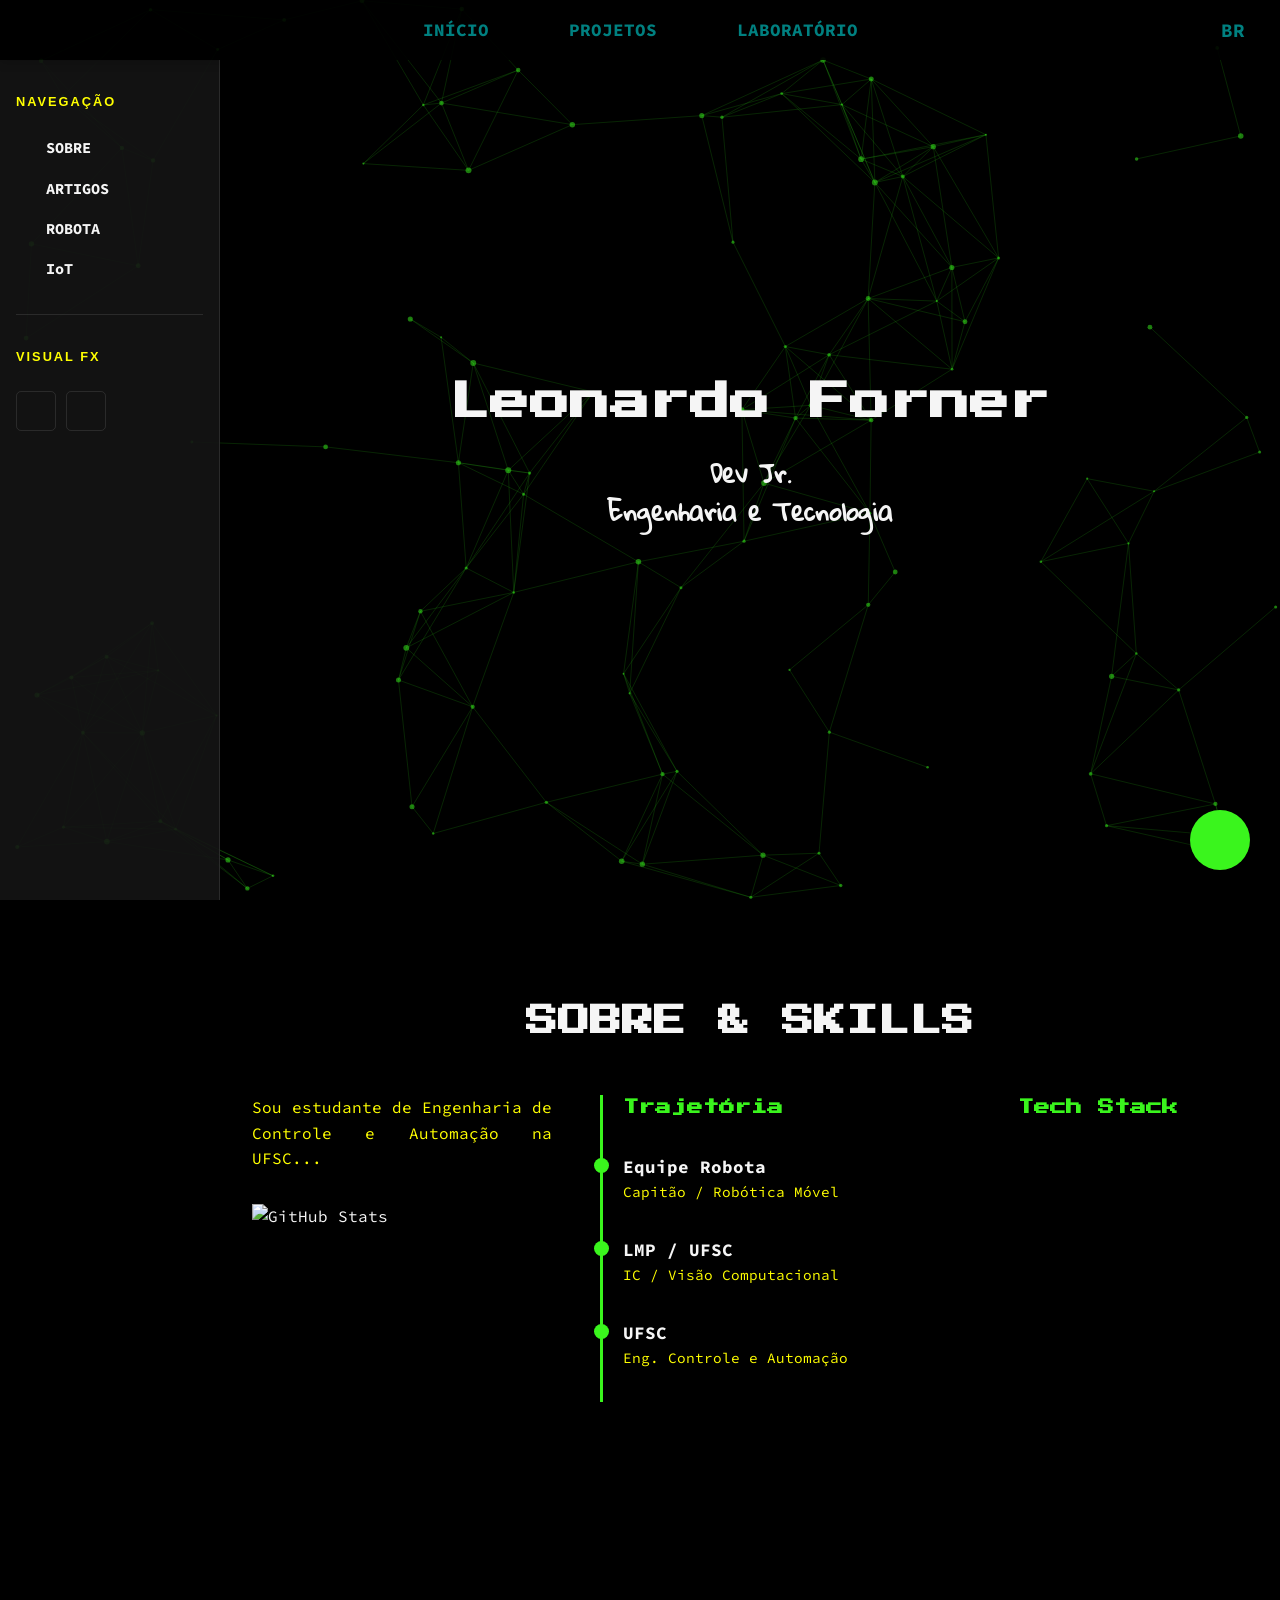
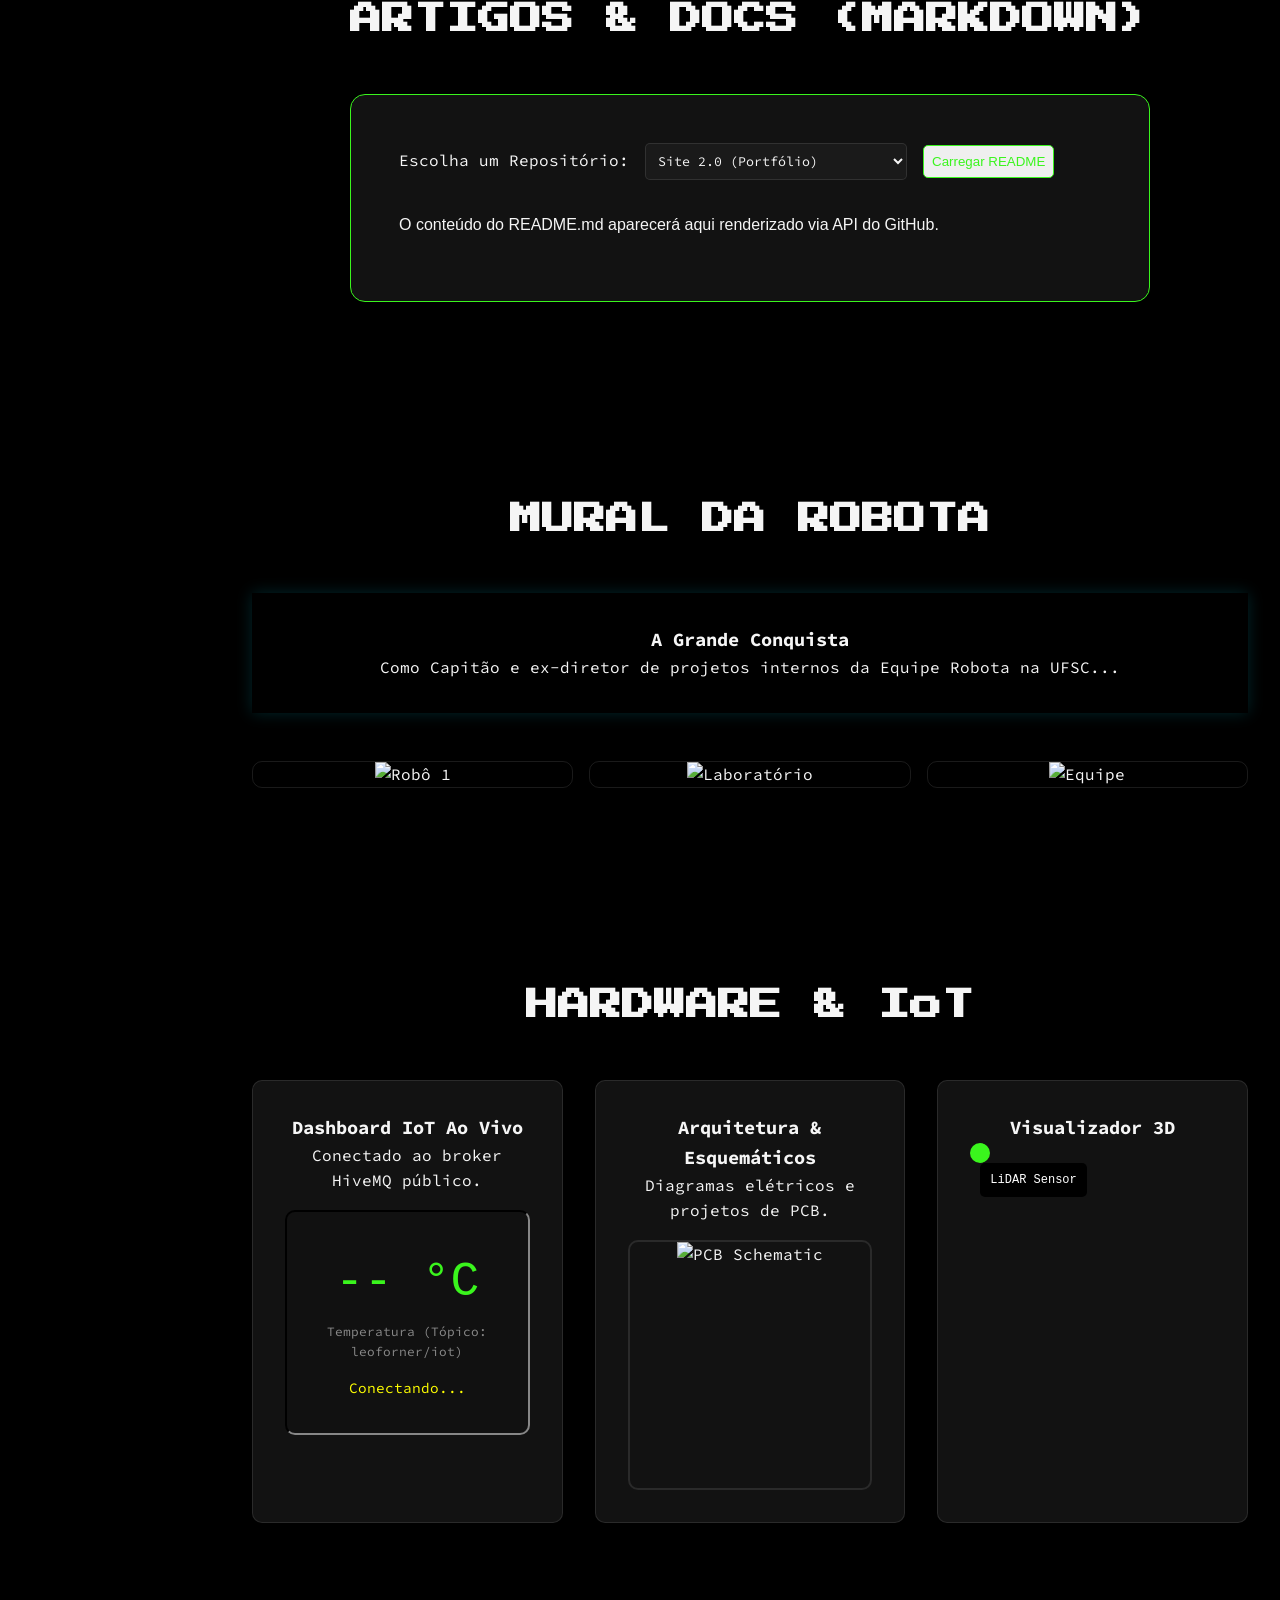
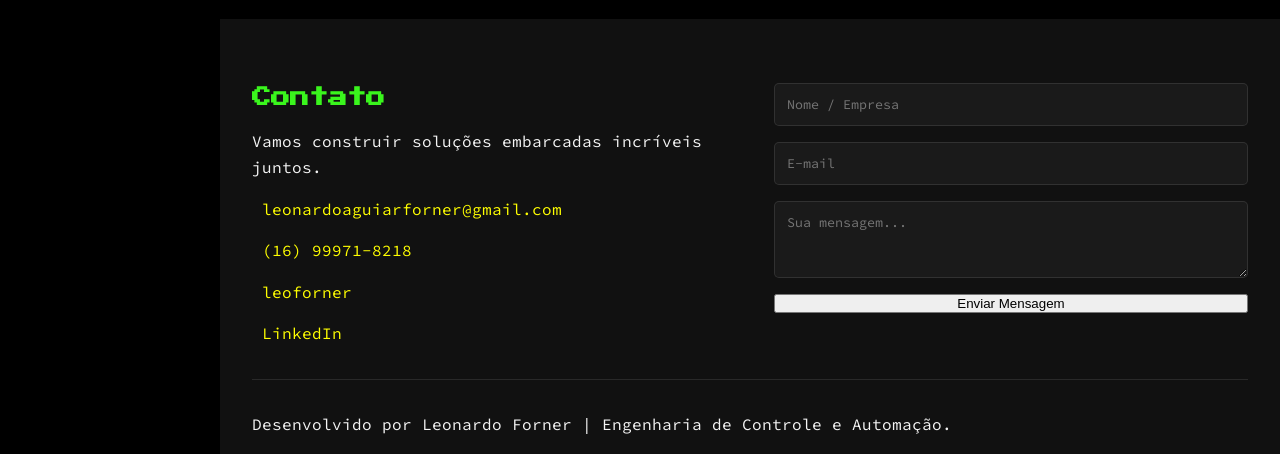
==== commit 1e0bda1d: "fix(lab): remove broken IntersectionObserver, remove visual effects (Boids, EMI, Lens)" ====
--- a/index.html
+++ b/index.html
@@ -23,10 +23,7 @@
 
 <body data-page-type="index">
   <!-- Efeitos de Fundo/Filtros -->
-  <div id="emi-overlay" class="hidden"></div>
-  <div id="gravitational-lens" class="hidden"></div>
   <canvas id="particles-bg"></canvas>
-  <canvas id="boids-bg" class="hidden"></canvas>
 
   <a href="curriculo.pdf" download class="fab-cv" title="Download CV"><i class="fas fa-file-pdf"></i></a>
 
